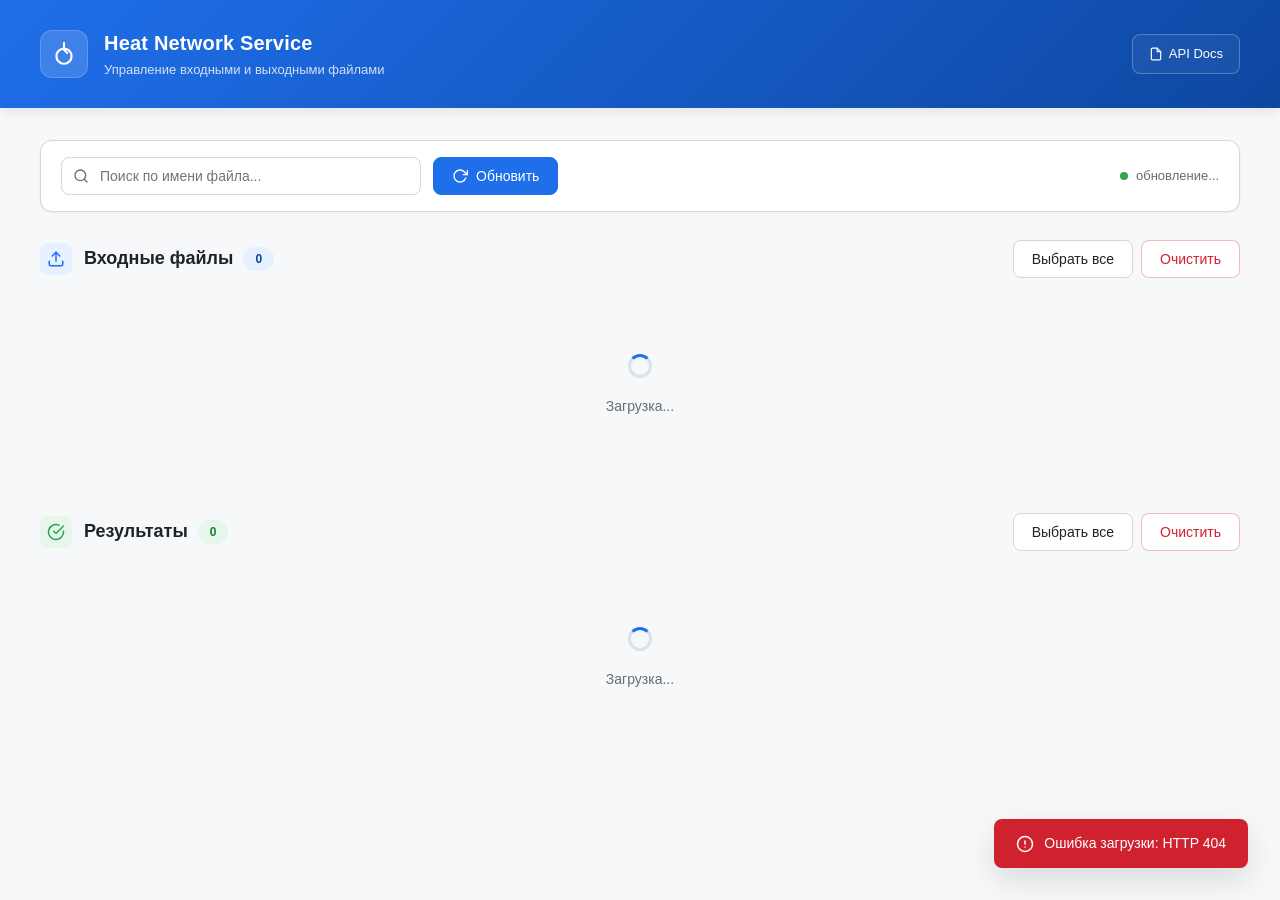
==== src/main/resources/static/dashboard.html @ 681c3822 "убрал ендпоинты для тестирования" ====
<!DOCTYPE html>
<html lang="ru">
<head>
    <meta charset="UTF-8">
    <meta name="viewport" content="width=device-width, initial-scale=1.0">
    <title>Heat Network Service</title>
    <link rel="icon" href="data:,">
    <style>
        :root {
            --primary: #1f6feb;
            --primary-dark: #0d47a1;
            --primary-light: #e7f0fe;
            --bg: #f6f8fa;
            --card: #ffffff;
            --border: #d0d7de;
            --text: #1f2328;
            --muted: #656d76;
            --success: #2da44e;
            --success-light: #e6f6ea;
            --danger: #cf222e;
            --danger-light: #fdecee;
            --warning: #bf8700;
            --shadow-sm: 0 1px 3px rgba(0, 0, 0, 0.06);
            --shadow-md: 0 4px 12px rgba(0, 0, 0, 0.08);
            --shadow-lg: 0 12px 32px rgba(0, 0, 0, 0.12);
            --radius: 12px;
            --radius-sm: 8px;
        }

        * { box-sizing: border-box; margin: 0; padding: 0; }

        body {
            font-family: -apple-system, BlinkMacSystemFont, "Segoe UI", Roboto,
                         "Helvetica Neue", Arial, sans-serif;
            background: var(--bg);
            color: var(--text);
            min-height: 100vh;
            line-height: 1.5;
            -webkit-font-smoothing: antialiased;
        }

        /* ================= Header ================= */
        header {
            background: linear-gradient(135deg, #1f6feb 0%, #0d47a1 100%);
            color: #fff;
            padding: 28px 40px;
            box-shadow: var(--shadow-md);
            position: sticky;
            top: 0;
            z-index: 100;
        }

        .header-inner {
            max-width: 1400px;
            margin: 0 auto;
            display: flex;
            align-items: center;
            justify-content: space-between;
            gap: 24px;
            flex-wrap: wrap;
        }

        .brand {
            display: flex;
            align-items: center;
            gap: 16px;
        }

        .brand-icon {
            width: 48px;
            height: 48px;
            border-radius: 12px;
            background: rgba(255, 255, 255, 0.15);
            backdrop-filter: blur(10px);
            display: flex;
            align-items: center;
            justify-content: center;
            border: 1px solid rgba(255, 255, 255, 0.2);
        }

        .brand-icon svg {
            width: 26px;
            height: 26px;
            stroke: #fff;
        }

        .brand h1 {
            font-size: 20px;
            font-weight: 700;
            letter-spacing: 0.2px;
            margin-bottom: 2px;
        }

        .brand p {
            font-size: 13px;
            opacity: 0.8;
        }

        header nav {
            display: flex;
            gap: 8px;
        }

        header nav a {
            display: inline-flex;
            align-items: center;
            gap: 6px;
            color: #fff;
            text-decoration: none;
            font-size: 13px;
            font-weight: 500;
            padding: 9px 16px;
            border-radius: 8px;
            border: 1px solid rgba(255, 255, 255, 0.25);
            background: rgba(255, 255, 255, 0.05);
            transition: all 0.15s ease;
            white-space: nowrap;
        }

        header nav a:hover {
            background: rgba(255, 255, 255, 0.18);
            border-color: rgba(255, 255, 255, 0.45);
            transform: translateY(-1px);
        }

        /* ================= Main ================= */
        main {
            max-width: 1400px;
            margin: 0 auto;
            padding: 32px 40px 80px;
        }

        /* ================= Toolbar ================= */
        .toolbar {
            display: flex;
            align-items: center;
            gap: 12px;
            margin-bottom: 28px;
            flex-wrap: wrap;
            padding: 16px 20px;
            background: var(--card);
            border: 1px solid var(--border);
            border-radius: var(--radius);
            box-shadow: var(--shadow-sm);
        }

        .search-box {
            position: relative;
            flex: 1;
            min-width: 220px;
            max-width: 360px;
        }

        .search-box svg {
            position: absolute;
            left: 12px;
            top: 50%;
            transform: translateY(-50%);
            width: 16px;
            height: 16px;
            stroke: var(--muted);
            pointer-events: none;
        }

        .search-box input {
            width: 100%;
            padding: 10px 12px 10px 38px;
            border: 1px solid var(--border);
            border-radius: var(--radius-sm);
            font-size: 14px;
            font-family: inherit;
            background: #fff;
            color: var(--text);
            transition: border-color 0.15s ease, box-shadow 0.15s ease;
        }

        .search-box input:focus {
            outline: none;
            border-color: var(--primary);
            box-shadow: 0 0 0 3px rgba(31, 111, 235, 0.12);
        }

        .status-indicator {
            margin-left: auto;
            display: flex;
            align-items: center;
            gap: 8px;
            font-size: 13px;
            color: var(--muted);
            white-space: nowrap;
        }

        .dot {
            width: 8px;
            height: 8px;
            border-radius: 50%;
            background: var(--success);
            animation: pulse 2s ease-in-out infinite;
        }

        @keyframes pulse {
            0%, 100% { opacity: 1; }
            50% { opacity: 0.4; }
        }

        /* ================= Buttons ================= */
        .btn {
            display: inline-flex;
            align-items: center;
            justify-content: center;
            gap: 8px;
            padding: 10px 18px;
            border-radius: var(--radius-sm);
            border: 1px solid var(--border);
            background: #fff;
            color: var(--text);
            font-size: 14px;
            font-weight: 500;
            font-family: inherit;
            cursor: pointer;
            transition: all 0.15s ease;
            text-decoration: none;
            white-space: nowrap;
            user-select: none;
        }

        .btn svg {
            width: 16px;
            height: 16px;
            flex-shrink: 0;
        }

        .btn:hover:not(:disabled) {
            border-color: var(--primary);
            color: var(--primary);
            transform: translateY(-1px);
            box-shadow: var(--shadow-sm);
        }

        .btn:disabled {
            opacity: 0.45;
            cursor: not-allowed;
        }

        .btn-primary {
            background: var(--primary);
            color: #fff;
            border-color: var(--primary);
        }

        .btn-primary:hover:not(:disabled) {
            background: var(--primary-dark);
            border-color: var(--primary-dark);
            color: #fff;
        }

        .btn-danger {
            color: var(--danger);
            border-color: rgba(207, 34, 46, 0.3);
        }

        .btn-danger:hover:not(:disabled) {
            background: var(--danger-light);
            border-color: var(--danger);
            color: var(--danger);
        }

        .btn-success {
            background: var(--success);
            color: #fff;
            border-color: var(--success);
        }

        .btn-success:hover:not(:disabled) {
            background: #1f7d3a;
            border-color: #1f7d3a;
            color: #fff;
        }

        /* ================= Selection bar ================= */
        .selection-bar {
            display: none;
            align-items: center;
            gap: 16px;
            padding: 14px 20px;
            background: linear-gradient(90deg, var(--primary-light) 0%, #f0f7ff 100%);
            border: 1px solid rgba(31, 111, 235, 0.25);
            border-radius: var(--radius);
            margin-bottom: 20px;
            box-shadow: var(--shadow-sm);
            animation: slideDown 0.2s ease;
        }

        .selection-bar.active {
            display: flex;
        }

        @keyframes slideDown {
            from { opacity: 0; transform: translateY(-8px); }
            to { opacity: 1; transform: translateY(0); }
        }

        .selection-count {
            font-weight: 600;
            color: var(--primary-dark);
            font-size: 14px;
        }

        .selection-actions {
            display: flex;
            gap: 8px;
            margin-left: auto;
            flex-wrap: wrap;
        }

        /* ================= Section ================= */
        .section {
            margin-bottom: 36px;
        }

        .section-header {
            display: flex;
            align-items: center;
            gap: 12px;
            margin-bottom: 16px;
        }

        .section-header h2 {
            font-size: 18px;
            font-weight: 700;
            color: var(--text);
            display: flex;
            align-items: center;
            gap: 10px;
        }

        .section-icon {
            width: 32px;
            height: 32px;
            border-radius: 8px;
            display: flex;
            align-items: center;
            justify-content: center;
        }

        .section-icon.uploads {
            background: var(--primary-light);
        }

        .section-icon.uploads svg {
            stroke: var(--primary);
        }

        .section-icon.results {
            background: var(--success-light);
        }

        .section-icon.results svg {
            stroke: var(--success);
        }

        .section-icon svg {
            width: 18px;
            height: 18px;
        }

        .badge {
            display: inline-flex;
            align-items: center;
            padding: 3px 12px;
            border-radius: 20px;
            font-size: 12px;
            font-weight: 600;
            background: var(--primary-light);
            color: var(--primary-dark);
        }

        .badge-results {
            background: var(--success-light);
            color: #1a7f37;
        }

        .section-actions {
            margin-left: auto;
            display: flex;
            gap: 8px;
        }

        /* ================= Grid ================= */
        .grid {
            display: grid;
            grid-template-columns: repeat(auto-fill, minmax(300px, 1fr));
            gap: 16px;
        }

        /* ================= File card ================= */
        .card {
            position: relative;
            background: var(--card);
            border: 1px solid var(--border);
            border-radius: var(--radius);
            padding: 18px;
            transition: all 0.18s ease;
            box-shadow: var(--shadow-sm);
            display: flex;
            flex-direction: column;
            gap: 14px;
            cursor: pointer;
        }

        .card:hover {
            border-color: var(--primary);
            box-shadow: var(--shadow-md);
            transform: translateY(-2px);
        }

        .card.selected {
            border-color: var(--primary);
            background: linear-gradient(180deg, #fff 0%, var(--primary-light) 100%);
            box-shadow: 0 0 0 3px rgba(31, 111, 235, 0.12), var(--shadow-md);
        }

        .card.results:hover {
            border-color: var(--success);
        }

        .card.results.selected {
            border-color: var(--success);
            background: linear-gradient(180deg, #fff 0%, var(--success-light) 100%);
            box-shadow: 0 0 0 3px rgba(45, 164, 78, 0.12), var(--shadow-md);
        }

        .card-head {
            display: flex;
            align-items: flex-start;
            gap: 12px;
        }

        /* Кастомный чекбокс */
        .checkbox {
            position: relative;
            flex-shrink: 0;
            width: 20px;
            height: 20px;
            margin-top: 2px;
        }

        .checkbox input {
            position: absolute;
            opacity: 0;
            width: 100%;
            height: 100%;
            cursor: pointer;
            z-index: 2;
        }

        .checkbox-box {
            width: 20px;
            height: 20px;
            border: 2px solid var(--border);
            border-radius: 5px;
            background: #fff;
            display: flex;
            align-items: center;
            justify-content: center;
            transition: all 0.15s ease;
            pointer-events: none;
        }

        .checkbox input:checked ~ .checkbox-box {
            background: var(--primary);
            border-color: var(--primary);
        }

        .card.results .checkbox input:checked ~ .checkbox-box {
            background: var(--success);
            border-color: var(--success);
        }

        .checkbox-box svg {
            width: 14px;
            height: 14px;
            stroke: #fff;
            stroke-width: 3;
            opacity: 0;
            transform: scale(0.5);
            transition: all 0.15s ease;
        }

        .checkbox input:checked ~ .checkbox-box svg {
            opacity: 1;
            transform: scale(1);
        }

        .card-icon {
            flex-shrink: 0;
            width: 40px;
            height: 40px;
            border-radius: 10px;
            background: var(--primary-light);
            display: flex;
            align-items: center;
            justify-content: center;
        }

        .card.results .card-icon {
            background: var(--success-light);
        }

        .card-icon svg {
            width: 22px;
            height: 22px;
            stroke: var(--primary);
        }

        .card.results .card-icon svg {
            stroke: var(--success);
        }

        .card-body {
            flex: 1;
            min-width: 0;
        }

        .card-name {
            font-size: 14px;
            font-weight: 600;
            color: var(--text);
            word-break: break-all;
            line-height: 1.4;
            display: -webkit-box;
            -webkit-line-clamp: 2;
            -webkit-box-orient: vertical;
            overflow: hidden;
        }

        .card-meta {
            display: flex;
            align-items: center;
            gap: 14px;
            margin-top: 8px;
            font-size: 12px;
            color: var(--muted);
            flex-wrap: wrap;
        }

        .meta-item {
            display: inline-flex;
            align-items: center;
            gap: 5px;
        }

        .meta-item svg {
            width: 13px;
            height: 13px;
            stroke: var(--muted);
            opacity: 0.8;
        }

        .card-actions {
            display: flex;
            gap: 8px;
            padding-top: 12px;
            border-top: 1px solid var(--border);
        }

        .card-actions .btn {
            flex: 1;
            padding: 8px 12px;
            font-size: 13px;
        }

        /* ================= Empty state ================= */
        .empty {
            grid-column: 1 / -1;
            padding: 60px 24px;
            text-align: center;
            color: var(--muted);
            background: var(--card);
            border: 2px dashed var(--border);
            border-radius: var(--radius);
        }

        .empty svg {
            width: 56px;
            height: 56px;
            opacity: 0.3;
            margin-bottom: 16px;
            stroke: var(--muted);
        }

        .empty h3 {
            font-size: 16px;
            font-weight: 600;
            color: var(--text);
            margin-bottom: 6px;
        }

        .empty p {
            font-size: 13px;
        }

        /* ================= Loading ================= */
        .loading {
            grid-column: 1 / -1;
            text-align: center;
            padding: 60px 24px;
            color: var(--muted);
            font-size: 14px;
        }

        .spinner {
            display: inline-block;
            width: 24px;
            height: 24px;
            border: 3px solid rgba(31, 111, 235, 0.15);
            border-top-color: var(--primary);
            border-radius: 50%;
            animation: spin 0.8s linear infinite;
            margin-bottom: 12px;
        }

        @keyframes spin {
            to { transform: rotate(360deg); }
        }

        /* ================= Toast ================= */
        .toast {
            position: fixed;
            bottom: 32px;
            right: 32px;
            background: var(--text);
            color: #fff;
            padding: 14px 22px;
            border-radius: var(--radius-sm);
            font-size: 14px;
            font-weight: 500;
            box-shadow: var(--shadow-lg);
            opacity: 0;
            transform: translateY(16px) scale(0.95);
            transition: all 0.25s cubic-bezier(0.4, 0, 0.2, 1);
            pointer-events: none;
            z-index: 1000;
            max-width: 400px;
            display: flex;
            align-items: center;
            gap: 10px;
        }

        .toast.show {
            opacity: 1;
            transform: translateY(0) scale(1);
        }

        .toast svg {
            width: 18px;
            height: 18px;
            flex-shrink: 0;
        }

        .toast.success { background: var(--success); }
        .toast.error { background: var(--danger); }

        /* ================= Responsive ================= */
        @media (max-width: 768px) {
            header { padding: 20px; }
            main { padding: 20px 16px 60px; }
            .header-inner { flex-direction: column; align-items: flex-start; }
            header nav { width: 100%; }
            .toolbar { padding: 14px; }
            .search-box { max-width: none; }
            .selection-bar { flex-direction: column; align-items: stretch; }
            .selection-actions { margin-left: 0; }
            .grid { grid-template-columns: 1fr; }
        }
    </style>
</head>
<body>

<header>
    <div class="header-inner">
        <div class="brand">
            <div class="brand-icon">
                <svg viewBox="0 0 24 24" fill="none" stroke-width="2"
                     stroke-linecap="round" stroke-linejoin="round">
                    <path d="M12 2v6l3 3"/>
                    <circle cx="12" cy="14" r="7"/>
                </svg>
            </div>
            <div>
                <h1>Heat Network Service</h1>
                <p>Управление входными и выходными файлами</p>
            </div>
        </div>
        <nav>
            <a href="/docs-ui/index.html" target="_blank">
                <svg viewBox="0 0 24 24" fill="none" stroke="currentColor"
                     stroke-width="2" stroke-linecap="round" stroke-linejoin="round"
                     style="width:14px;height:14px">
                    <path d="M14 2H6a2 2 0 0 0-2 2v16a2 2 0 0 0 2 2h12a2 2 0 0 0 2-2V8z"/>
                    <polyline points="14 2 14 8 20 8"/>
                </svg>
                API Docs
            </a>
        </nav>
    </div>
</header>

<main>

    <!-- Toolbar -->
    <div class="toolbar">
        <div class="search-box">
            <svg viewBox="0 0 24 24" fill="none" stroke-width="2"
                 stroke-linecap="round" stroke-linejoin="round">
                <circle cx="11" cy="11" r="8"/>
                <line x1="21" y1="21" x2="16.65" y2="16.65"/>
            </svg>
            <input type="text" id="searchInput" placeholder="Поиск по имени файла..."
                   oninput="applyFilter()">
        </div>
        <button class="btn btn-primary" onclick="refreshAll()">
            <svg viewBox="0 0 24 24" fill="none" stroke="currentColor"
                 stroke-width="2" stroke-linecap="round" stroke-linejoin="round">
                <polyline points="23 4 23 10 17 10"/>
                <path d="M20.49 15a9 9 0 1 1-2.12-9.36L23 10"/>
            </svg>
            Обновить
        </button>
        <div class="status-indicator">
            <span class="dot"></span>
            <span id="lastUpdate">обновление...</span>
        </div>
    </div>

    <!-- Selection bar -->
    <div class="selection-bar" id="selectionBar">
        <span class="selection-count" id="selectionCount">Выбрано: 0</span>
        <div class="selection-actions">
            <button class="btn btn-success" onclick="downloadSelected()">
                <svg viewBox="0 0 24 24" fill="none" stroke="currentColor"
                     stroke-width="2" stroke-linecap="round" stroke-linejoin="round">
                    <path d="M21 15v4a2 2 0 0 1-2 2H5a2 2 0 0 1-2-2v-4"/>
                    <polyline points="7 10 12 15 17 10"/>
                    <line x1="12" y1="15" x2="12" y2="3"/>
                </svg>
                Скачать выбранные
            </button>
            <button class="btn btn-danger" onclick="deleteSelected()">
                <svg viewBox="0 0 24 24" fill="none" stroke="currentColor"
                     stroke-width="2" stroke-linecap="round" stroke-linejoin="round">
                    <polyline points="3 6 5 6 21 6"/>
                    <path d="M19 6l-1 14a2 2 0 0 1-2 2H8a2 2 0 0 1-2-2L5 6"/>
                    <path d="M10 11v6M14 11v6"/>
                </svg>
                Удалить выбранные
            </button>
            <button class="btn" onclick="clearSelection()">
                Снять выделение
            </button>
        </div>
    </div>

    <!-- Uploads -->
    <section class="section">
        <div class="section-header">
            <div class="section-icon uploads">
                <svg viewBox="0 0 24 24" fill="none" stroke-width="2"
                     stroke-linecap="round" stroke-linejoin="round">
                    <path d="M21 15v4a2 2 0 0 1-2 2H5a2 2 0 0 1-2-2v-4"/>
                    <polyline points="17 8 12 3 7 8"/>
                    <line x1="12" y1="3" x2="12" y2="15"/>
                </svg>
            </div>
            <h2>
                Входные файлы
                <span class="badge" id="uploadsCount">0</span>
            </h2>
            <div class="section-actions">
                <button class="btn" onclick="selectAll('uploads')">
                    Выбрать все
                </button>
                <button class="btn btn-danger" onclick="clearDir('uploads')">
                    Очистить
                </button>
            </div>
        </div>
        <div class="grid" id="uploadsGrid">
            <div class="loading">
                <div class="spinner"></div>
                <div>Загрузка...</div>
            </div>
        </div>
    </section>

    <!-- Results -->
    <section class="section">
        <div class="section-header">
            <div class="section-icon results">
                <svg viewBox="0 0 24 24" fill="none" stroke-width="2"
                     stroke-linecap="round" stroke-linejoin="round">
                    <path d="M22 11.08V12a10 10 0 1 1-5.93-9.14"/>
                    <polyline points="22 4 12 14.01 9 11.01"/>
                </svg>
            </div>
            <h2>
                Результаты
                <span class="badge badge-results" id="resultsCount">0</span>
            </h2>
            <div class="section-actions">
                <button class="btn" onclick="selectAll('results')">
                    Выбрать все
                </button>
                <button class="btn btn-danger" onclick="clearDir('results')">
                    Очистить
                </button>
            </div>
        </div>
        <div class="grid" id="resultsGrid">
            <div class="loading">
                <div class="spinner"></div>
                <div>Загрузка...</div>
            </div>
        </div>
    </section>

</main>

<div class="toast" id="toast"></div>

<script>
    const API = '/api/v1/files';

    // Текущее состояние
    let state = {
        uploads: [],
        results: [],
        selected: {
            uploads: new Set(),
            results: new Set()
        }
    };

    // ---------- Утилиты ----------

    function formatSize(bytes) {
        if (bytes < 1024) return bytes + ' Б';
        if (bytes < 1024 * 1024) return (bytes / 1024).toFixed(1) + ' КБ';
        if (bytes < 1024 * 1024 * 1024) return (bytes / 1024 / 1024).toFixed(2) + ' МБ';
        return (bytes / 1024 / 1024 / 1024).toFixed(2) + ' ГБ';
    }

    function formatDate(ms) {
        const d = new Date(ms);
        const now = new Date();
        const diff = now - d;
        if (diff < 60_000) return 'только что';
        if (diff < 3_600_000) return Math.floor(diff / 60_000) + ' мин назад';
        if (diff < 86_400_000) return Math.floor(diff / 3_600_000) + ' ч назад';
        return d.toLocaleString('ru-RU', {
            day: '2-digit', month: '2-digit', year: 'numeric',
            hour: '2-digit', minute: '2-digit'
        });
    }

    function escapeHtml(s) {
        return String(s).replace(/[&<>"']/g, c => ({
            '&': '&amp;', '<': '&lt;', '>': '&gt;',
            '"': '&quot;', "'": '&#39;'
        }[c]));
    }

    let toastTimer = null;
    function showToast(msg, type = 'success') {
        const el = document.getElementById('toast');
        const icon = type === 'error'
            ? '<svg viewBox="0 0 24 24" fill="none" stroke="currentColor" stroke-width="2" stroke-linecap="round" stroke-linejoin="round"><circle cx="12" cy="12" r="10"/><line x1="12" y1="8" x2="12" y2="12"/><line x1="12" y1="16" x2="12.01" y2="16"/></svg>'
            : '<svg viewBox="0 0 24 24" fill="none" stroke="currentColor" stroke-width="2" stroke-linecap="round" stroke-linejoin="round"><path d="M22 11.08V12a10 10 0 1 1-5.93-9.14"/><polyline points="22 4 12 14.01 9 11.01"/></svg>';
        el.innerHTML = icon + '<span>' + escapeHtml(msg) + '</span>';
        el.className = 'toast show ' + type;
        clearTimeout(toastTimer);
        toastTimer = setTimeout(() => el.className = 'toast ' + type, 3000);
    }

    // ---------- Рендер ----------

    function renderEmpty(title, text) {
        return `
            <div class="empty">
                <svg viewBox="0 0 24 24" fill="none" stroke-width="1.5"
                     stroke-linecap="round" stroke-linejoin="round">
                    <path d="M22 19a2 2 0 0 1-2 2H4a2 2 0 0 1-2-2V5a2 2 0 0 1 2-2h5l2 3h9a2 2 0 0 1 2 2z"/>
                </svg>
                <h3>${escapeHtml(title)}</h3>
                <p>${escapeHtml(text)}</p>
            </div>
        `;
    }

    function renderCard(file, type) {
        const isSelected = state.selected[type].has(file.name);
        const typeClass = type === 'results' ? 'results' : '';
        return `
            <div class="card ${typeClass} ${isSelected ? 'selected' : ''}"
                 data-name="${escapeHtml(file.name)}"
                 onclick="toggleCard('${type}', '${escapeHtml(file.name)}', event)">
                <div class="card-head">
                    <label class="checkbox" onclick="event.stopPropagation()">
                        <input type="checkbox"
                               ${isSelected ? 'checked' : ''}
                               onchange="toggleCheckbox('${type}', '${escapeHtml(file.name)}', this.checked)">
                        <span class="checkbox-box">
                            <svg viewBox="0 0 24 24" fill="none"
                                 stroke-linecap="round" stroke-linejoin="round">
                                <polyline points="20 6 9 17 4 12"/>
                            </svg>
                        </span>
                    </label>
                    <div class="card-icon">
                        <svg viewBox="0 0 24 24" fill="none" stroke-width="2"
                             stroke-linecap="round" stroke-linejoin="round">
                            <path d="M14 2H6a2 2 0 0 0-2 2v16a2 2 0 0 0 2 2h12a2 2 0 0 0 2-2V8z"/>
                            <polyline points="14 2 14 8 20 8"/>
                        </svg>
                    </div>
                    <div class="card-body">
                        <div class="card-name" title="${escapeHtml(file.name)}">${escapeHtml(file.name)}</div>
                    </div>
                </div>
                <div class="card-meta">
                    <span class="meta-item">
                        <svg viewBox="0 0 24 24" fill="none" stroke-width="2"
                             stroke-linecap="round" stroke-linejoin="round">
                            <path d="M21 15v4a2 2 0 0 1-2 2H5a2 2 0 0 1-2-2v-4"/>
                            <polyline points="7 10 12 15 17 10"/>
                            <line x1="12" y1="15" x2="12" y2="3"/>
                        </svg>
                        ${formatSize(file.size)}
                    </span>
                    <span class="meta-item">
                        <svg viewBox="0 0 24 24" fill="none" stroke-width="2"
                             stroke-linecap="round" stroke-linejoin="round">
                            <circle cx="12" cy="12" r="10"/>
                            <polyline points="12 6 12 12 16 14"/>
                        </svg>
                        ${formatDate(file.lastModified)}
                    </span>
                </div>
                <div class="card-actions" onclick="event.stopPropagation()">
                    <a class="btn btn-primary" href="${file.downloadUrl}">
                        <svg viewBox="0 0 24 24" fill="none" stroke="currentColor"
                             stroke-width="2" stroke-linecap="round" stroke-linejoin="round">
                            <path d="M21 15v4a2 2 0 0 1-2 2H5a2 2 0 0 1-2-2v-4"/>
                            <polyline points="7 10 12 15 17 10"/>
                            <line x1="12" y1="15" x2="12" y2="3"/>
                        </svg>
                        Скачать
                    </a>
                    <button class="btn btn-danger" onclick="deleteFile('${type}', '${escapeHtml(file.name)}')">
                        <svg viewBox="0 0 24 24" fill="none" stroke="currentColor"
                             stroke-width="2" stroke-linecap="round" stroke-linejoin="round">
                            <polyline points="3 6 5 6 21 6"/>
                            <path d="M19 6l-1 14a2 2 0 0 1-2 2H8a2 2 0 0 1-2-2L5 6"/>
                            <path d="M10 11v6M14 11v6"/>
                        </svg>
                        Удалить
                    </button>
                </div>
            </div>
        `;
    }

    function getFilter() {
        return document.getElementById('searchInput').value.trim().toLowerCase();
    }

    function applyFilter() {
        renderSection('uploads', state.uploads);
        renderSection('results', state.results);
    }

    function renderSection(type, files) {
        const grid = document.getElementById(type + 'Grid');
        const countEl = document.getElementById(type + 'Count');
        const filter = getFilter();

        const visible = filter
            ? files.filter(f => f.name.toLowerCase().includes(filter))
            : files;

        countEl.textContent = files.length;

        if (files.length === 0) {
            grid.innerHTML = renderEmpty(
                type === 'uploads' ? 'Нет входных файлов' : 'Нет результатов',
                type === 'uploads'
                    ? 'Загрузите GeoJSON через POST /api/v1/solve'
                    : 'Результаты появятся после обработки'
            );
            return;
        }

        if (visible.length === 0) {
            grid.innerHTML = renderEmpty(
                'Ничего не найдено',
                'Попробуйте изменить поисковый запрос'
            );
            return;
        }

        grid.innerHTML = visible.map(f => renderCard(f, type)).join('');
    }

    function updateSelectionBar() {
        const total = state.selected.uploads.size + state.selected.results.size;
        const bar = document.getElementById('selectionBar');
        const count = document.getElementById('selectionCount');

        if (total > 0) {
            bar.classList.add('active');
            count.textContent = `Выбрано: ${total} ` +
                `(${state.selected.uploads.size} входных, ${state.selected.results.size} результатов)`;
        } else {
            bar.classList.remove('active');
        }
    }

    // ---------- Выбор ----------

    function toggleCard(type, name, event) {
        // Клик по карточке (не по кнопкам/чекбоксу) — переключаем выбор
        if (event.target.closest('.card-actions') ||
            event.target.closest('.checkbox')) return;
        toggleCheckbox(type, name);
    }

    function toggleCheckbox(type, name, forced) {
        const set = state.selected[type];
        const shouldSelect = forced !== undefined ? forced : !set.has(name);

        if (shouldSelect) set.add(name);
        else set.delete(name);

        // Обновляем визуально карточку
        const card = document.querySelector(
            `#${type}Grid .card[data-name="${cssEscape(name)}"]`);
        if (card) {
            card.classList.toggle('selected', shouldSelect);
            const cb = card.querySelector('input[type=checkbox]');
            if (cb) cb.checked = shouldSelect;
        }

        updateSelectionBar();
    }

    function cssEscape(s) {
        return s.replace(/(["\\])/g, '\\$1');
    }

    function selectAll(type) {
        const filter = getFilter();
        const files = state[type].filter(f =>
            !filter || f.name.toLowerCase().includes(filter));

        files.forEach(f => state.selected[type].add(f.name));
        renderSection(type, state[type]);
        updateSelectionBar();
    }

    function clearSelection() {
        state.selected.uploads.clear();
        state.selected.results.clear();
        renderSection('uploads', state.uploads);
        renderSection('results', state.results);
        updateSelectionBar();
    }

    // ---------- API ----------

    async function refreshAll() {
        try {
            const res = await fetch(API);
            if (!res.ok) throw new Error('HTTP ' + res.status);
            const data = await res.json();

            state.uploads = data.uploads || [];
            state.results = data.results || [];

            // Чистим выделение от исчезнувших файлов
            cleanupSelection();

            renderSection('uploads', state.uploads);
            renderSection('results', state.results);
            updateSelectionBar();

            document.getElementById('lastUpdate').textContent =
                'обновлено в ' + new Date().toLocaleTimeString('ru-RU');
        } catch (e) {
            showToast('Ошибка загрузки: ' + e.message, 'error');
        }
    }

    function cleanupSelection() {
        ['uploads', 'results'].forEach(type => {
            const existing = new Set(state[type].map(f => f.name));
            const toRemove = [];
            state.selected[type].forEach(name => {
                if (!existing.has(name)) toRemove.push(name);
            });
            toRemove.forEach(n => state.selected[type].delete(n));
        });
    }

    async function deleteFile(type, name) {
        if (!confirm(`Удалить файл "${name}"?`)) return;
        try {
            const res = await fetch(
                `${API}/${type}/${encodeURIComponent(name)}`,
                { method: 'DELETE' });
            if (!res.ok) throw new Error('HTTP ' + res.status);
            state.selected[type].delete(name);
            showToast(`Файл "${name}" удалён`, 'success');
            await refreshAll();
        } catch (e) {
            showToast('Ошибка удаления: ' + e.message, 'error');
        }
    }

    async function deleteSelected() {
        const total = state.selected.uploads.size + state.selected.results.size;
        if (total === 0) return;
        if (!confirm(`Удалить выбранные файлы (${total} шт.)?`)) return;

        const errors = [];
        for (const type of ['uploads', 'results']) {
            for (const name of Array.from(state.selected[type])) {
                try {
                    const res = await fetch(
                        `${API}/${type}/${encodeURIComponent(name)}`,
                        { method: 'DELETE' });
                    if (!res.ok) throw new Error('HTTP ' + res.status);
                    state.selected[type].delete(name);
                } catch (e) {
                    errors.push(`${name}: ${e.message}`);
                }
            }
        }

        if (errors.length > 0) {
            showToast(`Ошибок: ${errors.length}`, 'error');
        } else {
            showToast(`Удалено файлов: ${total}`, 'success');
        }
        await refreshAll();
    }

    function downloadSelected() {
        const all = [];
        state.selected.uploads.forEach(n => {
            const f = state.uploads.find(x => x.name === n);
            if (f) all.push(f);
        });
        state.selected.results.forEach(n => {
            const f = state.results.find(x => x.name === n);
            if (f) all.push(f);
        });

        if (all.length === 0) return;

        // Последовательно инициируем скачивание с небольшой задержкой
        all.forEach((file, i) => {
            setTimeout(() => {
                const a = document.createElement('a');
                a.href = file.downloadUrl;
                a.download = file.name;
                document.body.appendChild(a);
                a.click();
                document.body.removeChild(a);
            }, i * 200);
        });

        showToast(`Скачивание ${all.length} файлов...`, 'success');
    }

    async function clearDir(type) {
        const count = state[type].length;
        if (count === 0) {
            showToast('В этом разделе нет файлов', 'error');
            return;
        }
        if (!confirm(`Удалить ВСЕ файлы из "${type}" (${count} шт.)?`)) return;
        try {
            const res = await fetch(`${API}/${type}`, { method: 'DELETE' });
            if (!res.ok) throw new Error('HTTP ' + res.status);
            const data = await res.json();
            state.selected[type].clear();
            showToast(`Удалено файлов: ${data.deleted}`, 'success');
            await refreshAll();
        } catch (e) {
            showToast('Ошибка очистки: ' + e.message, 'error');
        }
    }

    // ---------- Автозагрузка ----------

    refreshAll();
    setInterval(refreshAll, 10000);
</script>

</body>
</html>
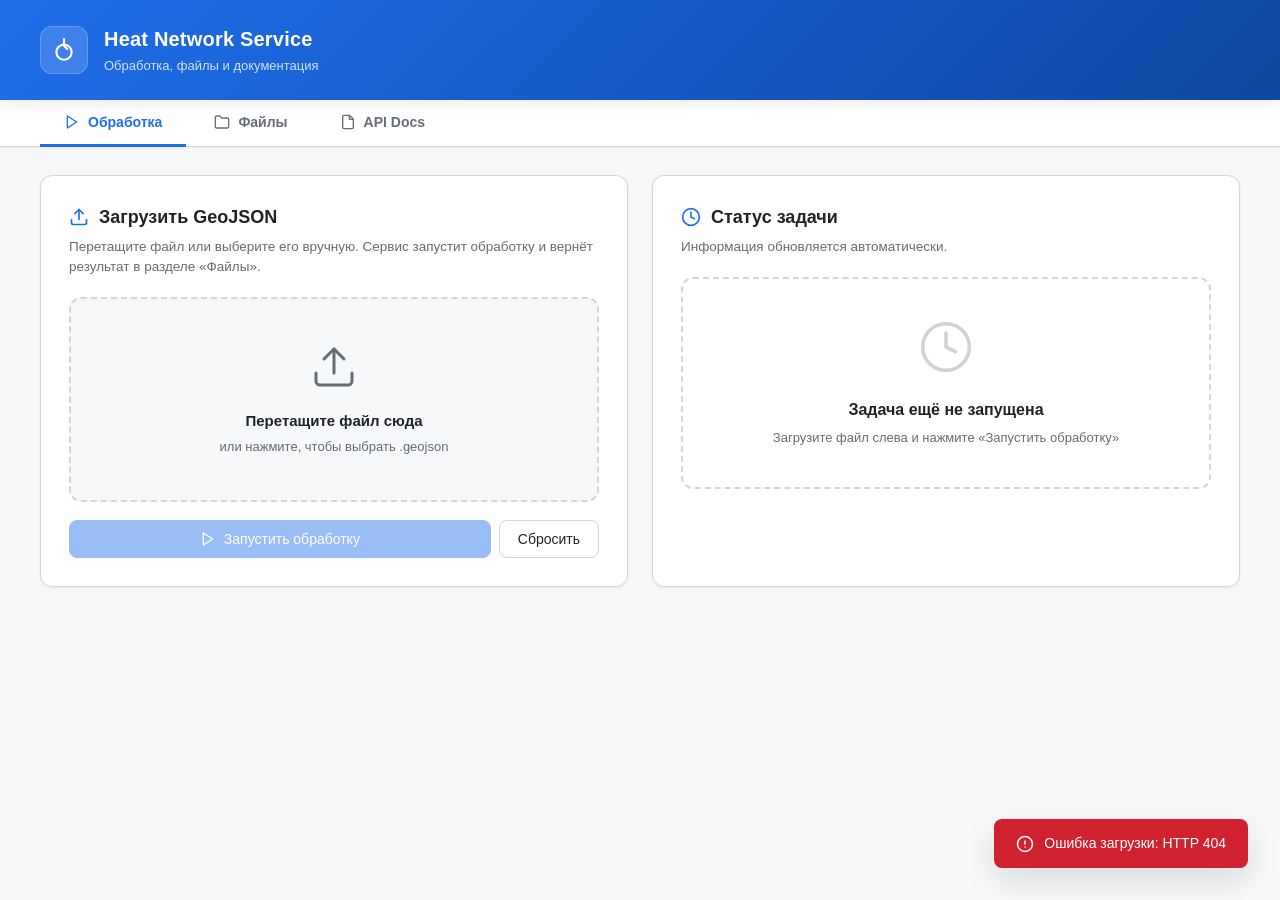
==== commit 32556af2: "feat: единый dashboard с вкладками Обработка, Файлы и API Docs Объединён dashboard.html и Swagger UI" ====
--- a/src/main/resources/static/dashboard.html
+++ b/src/main/resources/static/dashboard.html
@@ -20,13 +20,15 @@
             --danger: #cf222e;
             --danger-light: #fdecee;
             --warning: #bf8700;
-            --shadow-sm: 0 1px 3px rgba(0, 0, 0, 0.06);
-            --shadow-md: 0 4px 12px rgba(0, 0, 0, 0.08);
-            --shadow-lg: 0 12px 32px rgba(0, 0, 0, 0.12);
+            --warning-light: #fff8e5;
+            --purple: #8250df;
+            --purple-light: #f3eefe;
+            --shadow-sm: 0 1px 3px rgba(0,0,0,0.06);
+            --shadow-md: 0 4px 12px rgba(0,0,0,0.08);
+            --shadow-lg: 0 12px 32px rgba(0,0,0,0.12);
             --radius: 12px;
             --radius-sm: 8px;
         }
-
         * { box-sizing: border-box; margin: 0; padding: 0; }
 
         body {
@@ -39,361 +41,205 @@
             -webkit-font-smoothing: antialiased;
         }
 
-        /* ================= Header ================= */
+        /* ===== Header ===== */
         header {
             background: linear-gradient(135deg, #1f6feb 0%, #0d47a1 100%);
             color: #fff;
-            padding: 28px 40px;
+            padding: 24px 40px;
             box-shadow: var(--shadow-md);
-            position: sticky;
-            top: 0;
-            z-index: 100;
-        }
-
+            position: sticky; top: 0; z-index: 100;
+        }
         .header-inner {
-            max-width: 1400px;
-            margin: 0 auto;
-            display: flex;
-            align-items: center;
-            justify-content: space-between;
-            gap: 24px;
-            flex-wrap: wrap;
-        }
-
-        .brand {
-            display: flex;
-            align-items: center;
-            gap: 16px;
-        }
-
+            max-width: 1400px; margin: 0 auto;
+            display: flex; align-items: center; justify-content: space-between;
+            gap: 24px; flex-wrap: wrap;
+        }
+        .brand { display: flex; align-items: center; gap: 16px; }
         .brand-icon {
-            width: 48px;
-            height: 48px;
-            border-radius: 12px;
-            background: rgba(255, 255, 255, 0.15);
-            backdrop-filter: blur(10px);
-            display: flex;
-            align-items: center;
-            justify-content: center;
-            border: 1px solid rgba(255, 255, 255, 0.2);
-        }
-
-        .brand-icon svg {
-            width: 26px;
-            height: 26px;
-            stroke: #fff;
-        }
-
-        .brand h1 {
-            font-size: 20px;
-            font-weight: 700;
-            letter-spacing: 0.2px;
-            margin-bottom: 2px;
-        }
-
-        .brand p {
-            font-size: 13px;
-            opacity: 0.8;
-        }
-
-        header nav {
-            display: flex;
-            gap: 8px;
-        }
-
-        header nav a {
-            display: inline-flex;
-            align-items: center;
-            gap: 6px;
-            color: #fff;
-            text-decoration: none;
-            font-size: 13px;
-            font-weight: 500;
-            padding: 9px 16px;
-            border-radius: 8px;
-            border: 1px solid rgba(255, 255, 255, 0.25);
-            background: rgba(255, 255, 255, 0.05);
+            width: 48px; height: 48px; border-radius: 12px;
+            background: rgba(255,255,255,0.15);
+            display: flex; align-items: center; justify-content: center;
+            border: 1px solid rgba(255,255,255,0.2);
+        }
+        .brand-icon svg { width: 26px; height: 26px; stroke: #fff; }
+        .brand h1 { font-size: 20px; font-weight: 700; letter-spacing: 0.2px; margin-bottom: 2px; }
+        .brand p { font-size: 13px; opacity: 0.8; }
+
+        /* ===== Вкладки ===== */
+        .tabs {
+            background: #fff;
+            border-bottom: 1px solid var(--border);
+            padding: 0 40px;
+            position: sticky; top: 96px; z-index: 90;
+            box-shadow: var(--shadow-sm);
+        }
+        .tabs-inner {
+            max-width: 1400px; margin: 0 auto;
+            display: flex; gap: 4px;
+        }
+        .tab {
+            padding: 14px 24px;
+            font-size: 14px; font-weight: 600;
+            color: var(--muted);
+            cursor: pointer;
+            border: none; background: none; font-family: inherit;
+            border-bottom: 3px solid transparent;
+            margin-bottom: -1px;
             transition: all 0.15s ease;
-            white-space: nowrap;
-        }
-
-        header nav a:hover {
-            background: rgba(255, 255, 255, 0.18);
-            border-color: rgba(255, 255, 255, 0.45);
-            transform: translateY(-1px);
-        }
-
-        /* ================= Main ================= */
+            display: flex; align-items: center; gap: 8px;
+        }
+        .tab:hover { color: var(--primary); }
+        .tab.active {
+            color: var(--primary);
+            border-bottom-color: var(--primary);
+        }
+        .tab svg { width: 16px; height: 16px; }
+
+        /* ===== Main ===== */
         main {
-            max-width: 1400px;
-            margin: 0 auto;
-            padding: 32px 40px 80px;
-        }
-
-        /* ================= Toolbar ================= */
+            max-width: 1400px; margin: 0 auto;
+            padding: 28px 40px 80px;
+        }
+        .tab-panel { display: none; }
+        .tab-panel.active { display: block; }
+
+        /* ===== Toolbar ===== */
         .toolbar {
-            display: flex;
-            align-items: center;
-            gap: 12px;
-            margin-bottom: 28px;
-            flex-wrap: wrap;
+            display: flex; align-items: center; gap: 12px;
+            margin-bottom: 28px; flex-wrap: wrap;
             padding: 16px 20px;
             background: var(--card);
             border: 1px solid var(--border);
             border-radius: var(--radius);
             box-shadow: var(--shadow-sm);
         }
-
         .search-box {
-            position: relative;
-            flex: 1;
-            min-width: 220px;
-            max-width: 360px;
-        }
-
+            position: relative; flex: 1;
+            min-width: 220px; max-width: 360px;
+        }
         .search-box svg {
-            position: absolute;
-            left: 12px;
-            top: 50%;
+            position: absolute; left: 12px; top: 50%;
             transform: translateY(-50%);
-            width: 16px;
-            height: 16px;
-            stroke: var(--muted);
-            pointer-events: none;
-        }
-
+            width: 16px; height: 16px; stroke: var(--muted); pointer-events: none;
+        }
         .search-box input {
-            width: 100%;
-            padding: 10px 12px 10px 38px;
-            border: 1px solid var(--border);
-            border-radius: var(--radius-sm);
-            font-size: 14px;
-            font-family: inherit;
-            background: #fff;
-            color: var(--text);
+            width: 100%; padding: 10px 12px 10px 38px;
+            border: 1px solid var(--border); border-radius: var(--radius-sm);
+            font-size: 14px; font-family: inherit;
+            background: #fff; color: var(--text);
             transition: border-color 0.15s ease, box-shadow 0.15s ease;
         }
-
         .search-box input:focus {
-            outline: none;
-            border-color: var(--primary);
-            box-shadow: 0 0 0 3px rgba(31, 111, 235, 0.12);
-        }
-
+            outline: none; border-color: var(--primary);
+            box-shadow: 0 0 0 3px rgba(31,111,235,0.12);
+        }
         .status-indicator {
-            margin-left: auto;
-            display: flex;
-            align-items: center;
-            gap: 8px;
-            font-size: 13px;
-            color: var(--muted);
-            white-space: nowrap;
-        }
-
+            margin-left: auto; display: flex; align-items: center; gap: 8px;
+            font-size: 13px; color: var(--muted); white-space: nowrap;
+        }
         .dot {
-            width: 8px;
-            height: 8px;
-            border-radius: 50%;
+            width: 8px; height: 8px; border-radius: 50%;
             background: var(--success);
             animation: pulse 2s ease-in-out infinite;
         }
-
-        @keyframes pulse {
-            0%, 100% { opacity: 1; }
-            50% { opacity: 0.4; }
-        }
-
-        /* ================= Buttons ================= */
+        @keyframes pulse { 0%,100%{opacity:1} 50%{opacity:.4} }
+
+        /* ===== Кнопки ===== */
         .btn {
-            display: inline-flex;
-            align-items: center;
-            justify-content: center;
-            gap: 8px;
-            padding: 10px 18px;
+            display: inline-flex; align-items: center; justify-content: center;
+            gap: 8px; padding: 10px 18px;
             border-radius: var(--radius-sm);
             border: 1px solid var(--border);
-            background: #fff;
-            color: var(--text);
-            font-size: 14px;
-            font-weight: 500;
-            font-family: inherit;
-            cursor: pointer;
-            transition: all 0.15s ease;
-            text-decoration: none;
-            white-space: nowrap;
-            user-select: none;
-        }
-
-        .btn svg {
-            width: 16px;
-            height: 16px;
-            flex-shrink: 0;
-        }
-
+            background: #fff; color: var(--text);
+            font-size: 14px; font-weight: 500; font-family: inherit;
+            cursor: pointer; transition: all 0.15s ease;
+            text-decoration: none; white-space: nowrap; user-select: none;
+        }
+        .btn svg { width: 16px; height: 16px; flex-shrink: 0; }
         .btn:hover:not(:disabled) {
-            border-color: var(--primary);
-            color: var(--primary);
-            transform: translateY(-1px);
-            box-shadow: var(--shadow-sm);
-        }
-
-        .btn:disabled {
+            border-color: var(--primary); color: var(--primary);
+            transform: translateY(-1px); box-shadow: var(--shadow-sm);
+        }
+        .btn:disabled { opacity: 0.45; cursor: not-allowed; }
+        .btn-primary {
+            background: var(--primary); color: #fff; border-color: var(--primary);
+        }
+        .btn-primary:hover:not(:disabled) {
+            background: var(--primary-dark); border-color: var(--primary-dark); color: #fff;
+        }
+        .btn-danger { color: var(--danger); border-color: rgba(207,34,46,0.3); }
+        .btn-danger:hover:not(:disabled) {
+            background: var(--danger-light); border-color: var(--danger); color: var(--danger);
+        }
+        .btn-success {
+            background: var(--success); color: #fff; border-color: var(--success);
+        }
+        .btn-success:hover:not(:disabled) {
+            background: #1f7d3a; border-color: #1f7d3a; color: #fff;
+        }
+
+        /* Кнопка-ссылка «Скачать результат» в заблокированном состоянии */
+        .btn[aria-disabled="true"],
+        .btn[aria-disabled="true"]:hover {
             opacity: 0.45;
             cursor: not-allowed;
-        }
-
-        .btn-primary {
-            background: var(--primary);
-            color: #fff;
-            border-color: var(--primary);
-        }
-
-        .btn-primary:hover:not(:disabled) {
-            background: var(--primary-dark);
-            border-color: var(--primary-dark);
-            color: #fff;
-        }
-
-        .btn-danger {
-            color: var(--danger);
-            border-color: rgba(207, 34, 46, 0.3);
-        }
-
-        .btn-danger:hover:not(:disabled) {
-            background: var(--danger-light);
-            border-color: var(--danger);
-            color: var(--danger);
-        }
-
-        .btn-success {
+            pointer-events: auto;
+            transform: none;
+            box-shadow: none;
+            border-color: var(--success);
             background: var(--success);
             color: #fff;
-            border-color: var(--success);
-        }
-
-        .btn-success:hover:not(:disabled) {
-            background: #1f7d3a;
-            border-color: #1f7d3a;
-            color: #fff;
-        }
-
-        /* ================= Selection bar ================= */
+            filter: grayscale(0.35);
+        }
+
+        /* ===== Selection bar ===== */
         .selection-bar {
-            display: none;
-            align-items: center;
-            gap: 16px;
+            display: none; align-items: center; gap: 16px;
             padding: 14px 20px;
             background: linear-gradient(90deg, var(--primary-light) 0%, #f0f7ff 100%);
-            border: 1px solid rgba(31, 111, 235, 0.25);
+            border: 1px solid rgba(31,111,235,0.25);
             border-radius: var(--radius);
             margin-bottom: 20px;
             box-shadow: var(--shadow-sm);
-            animation: slideDown 0.2s ease;
-        }
-
-        .selection-bar.active {
-            display: flex;
-        }
-
-        @keyframes slideDown {
-            from { opacity: 0; transform: translateY(-8px); }
-            to { opacity: 1; transform: translateY(0); }
-        }
-
-        .selection-count {
-            font-weight: 600;
-            color: var(--primary-dark);
-            font-size: 14px;
-        }
-
-        .selection-actions {
-            display: flex;
-            gap: 8px;
-            margin-left: auto;
-            flex-wrap: wrap;
-        }
-
-        /* ================= Section ================= */
-        .section {
-            margin-bottom: 36px;
-        }
-
+        }
+        .selection-bar.active { display: flex; }
+        .selection-count { font-weight: 600; color: var(--primary-dark); font-size: 14px; }
+        .selection-actions { display: flex; gap: 8px; margin-left: auto; flex-wrap: wrap; }
+
+        /* ===== Section ===== */
+        .section { margin-bottom: 36px; }
         .section-header {
-            display: flex;
-            align-items: center;
-            gap: 12px;
+            display: flex; align-items: center; gap: 12px;
             margin-bottom: 16px;
         }
-
         .section-header h2 {
-            font-size: 18px;
-            font-weight: 700;
-            color: var(--text);
-            display: flex;
-            align-items: center;
-            gap: 10px;
-        }
-
+            font-size: 18px; font-weight: 700; color: var(--text);
+            display: flex; align-items: center; gap: 10px;
+        }
         .section-icon {
-            width: 32px;
-            height: 32px;
-            border-radius: 8px;
-            display: flex;
-            align-items: center;
-            justify-content: center;
-        }
-
-        .section-icon.uploads {
-            background: var(--primary-light);
-        }
-
-        .section-icon.uploads svg {
-            stroke: var(--primary);
-        }
-
-        .section-icon.results {
-            background: var(--success-light);
-        }
-
-        .section-icon.results svg {
-            stroke: var(--success);
-        }
-
-        .section-icon svg {
-            width: 18px;
-            height: 18px;
-        }
-
+            width: 32px; height: 32px; border-radius: 8px;
+            display: flex; align-items: center; justify-content: center;
+        }
+        .section-icon.uploads { background: var(--primary-light); }
+        .section-icon.uploads svg { stroke: var(--primary); }
+        .section-icon.results { background: var(--success-light); }
+        .section-icon.results svg { stroke: var(--success); }
+        .section-icon svg { width: 18px; height: 18px; }
         .badge {
-            display: inline-flex;
-            align-items: center;
-            padding: 3px 12px;
-            border-radius: 20px;
-            font-size: 12px;
-            font-weight: 600;
-            background: var(--primary-light);
-            color: var(--primary-dark);
-        }
-
-        .badge-results {
-            background: var(--success-light);
-            color: #1a7f37;
-        }
-
-        .section-actions {
-            margin-left: auto;
-            display: flex;
-            gap: 8px;
-        }
-
-        /* ================= Grid ================= */
+            display: inline-flex; align-items: center;
+            padding: 3px 12px; border-radius: 20px;
+            font-size: 12px; font-weight: 600;
+            background: var(--primary-light); color: var(--primary-dark);
+        }
+        .badge-results { background: var(--success-light); color: #1a7f37; }
+        .section-actions { margin-left: auto; display: flex; gap: 8px; }
+
+        /* ===== Grid / card ===== */
         .grid {
             display: grid;
             grid-template-columns: repeat(auto-fill, minmax(300px, 1fr));
             gap: 16px;
         }
-
-        /* ================= File card ================= */
         .card {
             position: relative;
             background: var(--card);
@@ -402,276 +248,496 @@
             padding: 18px;
             transition: all 0.18s ease;
             box-shadow: var(--shadow-sm);
-            display: flex;
-            flex-direction: column;
-            gap: 14px;
+            display: flex; flex-direction: column; gap: 14px;
             cursor: pointer;
         }
-
         .card:hover {
             border-color: var(--primary);
             box-shadow: var(--shadow-md);
             transform: translateY(-2px);
         }
-
         .card.selected {
             border-color: var(--primary);
             background: linear-gradient(180deg, #fff 0%, var(--primary-light) 100%);
-            box-shadow: 0 0 0 3px rgba(31, 111, 235, 0.12), var(--shadow-md);
-        }
-
-        .card.results:hover {
-            border-color: var(--success);
-        }
-
+            box-shadow: 0 0 0 3px rgba(31,111,235,0.12), var(--shadow-md);
+        }
+        .card.results:hover { border-color: var(--success); }
         .card.results.selected {
             border-color: var(--success);
             background: linear-gradient(180deg, #fff 0%, var(--success-light) 100%);
-            box-shadow: 0 0 0 3px rgba(45, 164, 78, 0.12), var(--shadow-md);
-        }
-
-        .card-head {
-            display: flex;
-            align-items: flex-start;
-            gap: 12px;
-        }
-
-        /* Кастомный чекбокс */
+            box-shadow: 0 0 0 3px rgba(45,164,78,0.12), var(--shadow-md);
+        }
+        .card-head { display: flex; align-items: flex-start; gap: 12px; }
         .checkbox {
-            position: relative;
-            flex-shrink: 0;
-            width: 20px;
-            height: 20px;
-            margin-top: 2px;
-        }
-
+            position: relative; flex-shrink: 0; width: 20px; height: 20px; margin-top: 2px;
+        }
         .checkbox input {
-            position: absolute;
-            opacity: 0;
-            width: 100%;
-            height: 100%;
-            cursor: pointer;
-            z-index: 2;
-        }
-
+            position: absolute; opacity: 0;
+            width: 100%; height: 100%; cursor: pointer; z-index: 2;
+        }
         .checkbox-box {
-            width: 20px;
-            height: 20px;
-            border: 2px solid var(--border);
-            border-radius: 5px;
+            width: 20px; height: 20px;
+            border: 2px solid var(--border); border-radius: 5px;
             background: #fff;
-            display: flex;
-            align-items: center;
-            justify-content: center;
-            transition: all 0.15s ease;
-            pointer-events: none;
-        }
-
+            display: flex; align-items: center; justify-content: center;
+            transition: all 0.15s ease; pointer-events: none;
+        }
         .checkbox input:checked ~ .checkbox-box {
-            background: var(--primary);
-            border-color: var(--primary);
-        }
-
+            background: var(--primary); border-color: var(--primary);
+        }
         .card.results .checkbox input:checked ~ .checkbox-box {
-            background: var(--success);
-            border-color: var(--success);
-        }
-
+            background: var(--success); border-color: var(--success);
+        }
         .checkbox-box svg {
-            width: 14px;
-            height: 14px;
-            stroke: #fff;
-            stroke-width: 3;
-            opacity: 0;
-            transform: scale(0.5);
-            transition: all 0.15s ease;
-        }
-
-        .checkbox input:checked ~ .checkbox-box svg {
-            opacity: 1;
-            transform: scale(1);
-        }
+            width: 14px; height: 14px; stroke: #fff; stroke-width: 3;
+            opacity: 0; transform: scale(0.5); transition: all 0.15s ease;
+        }
+        .checkbox input:checked ~ .checkbox-box svg { opacity: 1; transform: scale(1); }
 
         .card-icon {
-            flex-shrink: 0;
-            width: 40px;
-            height: 40px;
-            border-radius: 10px;
-            background: var(--primary-light);
-            display: flex;
-            align-items: center;
-            justify-content: center;
-        }
-
-        .card.results .card-icon {
-            background: var(--success-light);
-        }
-
-        .card-icon svg {
-            width: 22px;
-            height: 22px;
-            stroke: var(--primary);
-        }
-
-        .card.results .card-icon svg {
-            stroke: var(--success);
-        }
-
-        .card-body {
-            flex: 1;
-            min-width: 0;
-        }
-
+            flex-shrink: 0; width: 40px; height: 40px;
+            border-radius: 10px; background: var(--primary-light);
+            display: flex; align-items: center; justify-content: center;
+        }
+        .card.results .card-icon { background: var(--success-light); }
+        .card-icon svg { width: 22px; height: 22px; stroke: var(--primary); }
+        .card.results .card-icon svg { stroke: var(--success); }
+
+        .card-body { flex: 1; min-width: 0; }
         .card-name {
-            font-size: 14px;
-            font-weight: 600;
-            color: var(--text);
-            word-break: break-all;
-            line-height: 1.4;
-            display: -webkit-box;
-            -webkit-line-clamp: 2;
-            -webkit-box-orient: vertical;
-            overflow: hidden;
-        }
-
+            font-size: 14px; font-weight: 600; color: var(--text);
+            word-break: break-all; line-height: 1.4;
+            display: -webkit-box; -webkit-line-clamp: 2;
+            -webkit-box-orient: vertical; overflow: hidden;
+        }
         .card-meta {
-            display: flex;
-            align-items: center;
-            gap: 14px;
-            margin-top: 8px;
-            font-size: 12px;
-            color: var(--muted);
+            display: flex; align-items: center; gap: 14px;
+            margin-top: 8px; font-size: 12px; color: var(--muted);
             flex-wrap: wrap;
         }
-
-        .meta-item {
-            display: inline-flex;
-            align-items: center;
-            gap: 5px;
-        }
-
-        .meta-item svg {
-            width: 13px;
-            height: 13px;
-            stroke: var(--muted);
-            opacity: 0.8;
-        }
+        .meta-item { display: inline-flex; align-items: center; gap: 5px; }
+        .meta-item svg { width: 13px; height: 13px; stroke: var(--muted); opacity: 0.8; }
 
         .card-actions {
-            display: flex;
-            gap: 8px;
-            padding-top: 12px;
-            border-top: 1px solid var(--border);
-        }
-
-        .card-actions .btn {
-            flex: 1;
-            padding: 8px 12px;
-            font-size: 13px;
-        }
-
-        /* ================= Empty state ================= */
+            display: flex; gap: 8px;
+            padding-top: 12px; border-top: 1px solid var(--border);
+        }
+        .card-actions .btn { flex: 1; padding: 8px 12px; font-size: 13px; }
+
+        /* ===== Empty / loading ===== */
         .empty {
             grid-column: 1 / -1;
-            padding: 60px 24px;
-            text-align: center;
+            padding: 60px 24px; text-align: center;
             color: var(--muted);
             background: var(--card);
             border: 2px dashed var(--border);
             border-radius: var(--radius);
         }
-
         .empty svg {
-            width: 56px;
-            height: 56px;
-            opacity: 0.3;
-            margin-bottom: 16px;
-            stroke: var(--muted);
-        }
-
-        .empty h3 {
-            font-size: 16px;
-            font-weight: 600;
-            color: var(--text);
-            margin-bottom: 6px;
-        }
-
-        .empty p {
-            font-size: 13px;
-        }
-
-        /* ================= Loading ================= */
+            width: 56px; height: 56px; opacity: 0.3;
+            margin-bottom: 16px; stroke: var(--muted);
+        }
+        .empty h3 { font-size: 16px; font-weight: 600; color: var(--text); margin-bottom: 6px; }
+        .empty p { font-size: 13px; }
+
         .loading {
             grid-column: 1 / -1;
-            text-align: center;
-            padding: 60px 24px;
-            color: var(--muted);
-            font-size: 14px;
-        }
-
+            text-align: center; padding: 60px 24px;
+            color: var(--muted); font-size: 14px;
+        }
         .spinner {
-            display: inline-block;
-            width: 24px;
-            height: 24px;
-            border: 3px solid rgba(31, 111, 235, 0.15);
+            display: inline-block; width: 24px; height: 24px;
+            border: 3px solid rgba(31,111,235,0.15);
             border-top-color: var(--primary);
             border-radius: 50%;
             animation: spin 0.8s linear infinite;
             margin-bottom: 12px;
         }
-
-        @keyframes spin {
-            to { transform: rotate(360deg); }
-        }
-
-        /* ================= Toast ================= */
+        @keyframes spin { to { transform: rotate(360deg); } }
+
+        /* ===== Toast ===== */
         .toast {
-            position: fixed;
-            bottom: 32px;
-            right: 32px;
-            background: var(--text);
-            color: #fff;
-            padding: 14px 22px;
-            border-radius: var(--radius-sm);
-            font-size: 14px;
-            font-weight: 500;
+            position: fixed; bottom: 32px; right: 32px;
+            background: var(--text); color: #fff;
+            padding: 14px 22px; border-radius: var(--radius-sm);
+            font-size: 14px; font-weight: 500;
             box-shadow: var(--shadow-lg);
-            opacity: 0;
-            transform: translateY(16px) scale(0.95);
-            transition: all 0.25s cubic-bezier(0.4, 0, 0.2, 1);
-            pointer-events: none;
-            z-index: 1000;
+            opacity: 0; transform: translateY(16px) scale(0.95);
+            transition: all 0.25s cubic-bezier(0.4,0,0.2,1);
+            pointer-events: none; z-index: 1000;
             max-width: 400px;
-            display: flex;
-            align-items: center;
-            gap: 10px;
-        }
-
-        .toast.show {
-            opacity: 1;
-            transform: translateY(0) scale(1);
-        }
-
-        .toast svg {
-            width: 18px;
-            height: 18px;
-            flex-shrink: 0;
-        }
-
+            display: flex; align-items: center; gap: 10px;
+        }
+        .toast.show { opacity: 1; transform: translateY(0) scale(1); }
+        .toast svg { width: 18px; height: 18px; flex-shrink: 0; }
         .toast.success { background: var(--success); }
         .toast.error { background: var(--danger); }
 
-        /* ================= Responsive ================= */
-        @media (max-width: 768px) {
+        /* ===== ПАНЕЛЬ SOLVE ===== */
+        .solve-grid {
+            display: grid;
+            grid-template-columns: 1fr 1fr;
+            gap: 24px;
+            margin-bottom: 32px;
+        }
+        @media (max-width: 980px) { .solve-grid { grid-template-columns: 1fr; } }
+
+        .solve-card {
+            background: var(--card);
+            border: 1px solid var(--border);
+            border-radius: var(--radius);
+            padding: 28px;
+            box-shadow: var(--shadow-sm);
+        }
+        .solve-card h2 {
+            font-size: 18px; font-weight: 700;
+            display: flex; align-items: center; gap: 10px;
+            margin-bottom: 6px;
+        }
+        .solve-card .subtitle {
+            font-size: 13.5px; color: var(--muted);
+            margin-bottom: 20px;
+        }
+
+        .dropzone {
+            border: 2px dashed var(--border);
+            border-radius: var(--radius);
+            padding: 44px 24px;
+            text-align: center;
+            transition: all 0.15s ease;
+            background: var(--bg);
+            cursor: pointer;
+        }
+        .dropzone:hover, .dropzone.dragging {
+            border-color: var(--primary);
+            background: var(--primary-light);
+        }
+        .dropzone.has-file {
+            border-color: var(--success);
+            background: var(--success-light);
+        }
+        .dropzone svg {
+            width: 48px; height: 48px;
+            stroke: var(--muted);
+            margin-bottom: 12px;
+            transition: stroke 0.15s ease;
+        }
+        .dropzone:hover svg, .dropzone.dragging svg { stroke: var(--primary); }
+        .dropzone.has-file svg { stroke: var(--success); }
+        .dropzone .dz-title {
+            font-size: 15px; font-weight: 600; margin-bottom: 4px;
+        }
+        .dropzone .dz-hint {
+            font-size: 13px; color: var(--muted);
+        }
+        .dropzone .dz-file {
+            display: inline-flex; align-items: center; gap: 10px;
+            background: #fff;
+            padding: 8px 14px;
+            border-radius: var(--radius-sm);
+            border: 1px solid var(--border);
+            font-size: 13.5px; font-weight: 600;
+            margin-top: 10px;
+        }
+        .dropzone .dz-file .remove {
+            color: var(--danger);
+            cursor: pointer;
+            font-weight: 700;
+            font-size: 16px;
+            line-height: 1;
+            padding: 0 4px;
+        }
+
+        .task-progress {
+            margin-top: 20px;
+        }
+        .progress-bar {
+            height: 6px;
+            background: #eef1f4;
+            border-radius: 3px;
+            overflow: hidden;
+            margin-bottom: 14px;
+        }
+        .progress-bar .fill {
+            height: 100%;
+            background: var(--primary);
+            width: 0%;
+            transition: width 0.4s ease;
+            border-radius: 3px;
+        }
+        .progress-bar.done .fill { background: var(--success); }
+        .progress-bar.error .fill { background: var(--danger); }
+
+        .status-row {
+            display: flex; align-items: center; gap: 12px;
+            padding: 12px 16px;
+            background: var(--bg);
+            border-radius: var(--radius-sm);
+            font-size: 13.5px;
+            margin-bottom: 10px;
+        }
+        .status-row .dot2 {
+            width: 10px; height: 10px; border-radius: 50%;
+            flex-shrink: 0;
+        }
+        .status-row .dot2.processing {
+            background: var(--primary);
+            animation: pulse 1.2s ease-in-out infinite;
+        }
+        .status-row .dot2.done { background: var(--success); }
+        .status-row .dot2.error { background: var(--danger); }
+        .status-row .label {
+            font-weight: 600; color: var(--muted);
+            font-size: 12px; text-transform: uppercase;
+            letter-spacing: 0.3px;
+        }
+        .status-row .value {
+            margin-left: auto;
+            font-family: ui-monospace, monospace;
+            font-weight: 600;
+            color: var(--text);
+            word-break: break-all;
+            text-align: right;
+        }
+
+        /* ===== API Docs ===== */
+        .docs-layout {
+            display: grid;
+            grid-template-columns: 240px 1fr;
+            gap: 32px;
+            align-items: start;
+        }
+        @media (max-width: 860px) { .docs-layout { grid-template-columns: 1fr; } }
+
+        .docs-sidebar {
+            position: sticky; top: 160px;
+            max-height: calc(100vh - 180px);
+            overflow-y: auto;
+        }
+        .docs-sidebar .sidebar-title {
+            font-size: 11px; font-weight: 700;
+            text-transform: uppercase; letter-spacing: 0.5px;
+            color: var(--muted); margin-bottom: 12px;
+        }
+        .docs-sidebar nav { display: flex; flex-direction: column; gap: 2px; }
+        .docs-sidebar nav a {
+            display: flex; align-items: center; gap: 8px;
+            padding: 8px 12px; border-radius: 8px;
+            color: var(--text); text-decoration: none;
+            font-size: 13.5px; transition: all 0.12s ease;
+            cursor: pointer;
+        }
+        .docs-sidebar nav a:hover {
+            background: var(--primary-light); color: var(--primary-dark);
+        }
+        .docs-sidebar nav a.active {
+            background: var(--primary-light); color: var(--primary-dark); font-weight: 600;
+        }
+        .docs-sidebar nav a .count {
+            margin-left: auto; font-size: 11px;
+            background: var(--bg); color: var(--muted);
+            padding: 1px 7px; border-radius: 10px; font-weight: 600;
+        }
+
+        .info-banner {
+            background: var(--card);
+            border: 1px solid var(--border);
+            border-radius: var(--radius);
+            padding: 24px 28px; margin-bottom: 24px;
+            box-shadow: var(--shadow-sm);
+        }
+        .info-banner h2 {
+            font-size: 22px; font-weight: 700; margin-bottom: 8px;
+            color: var(--primary-dark);
+        }
+        .info-banner .version {
+            display: inline-block;
+            background: var(--primary); color: #fff;
+            font-size: 11px; font-weight: 600;
+            padding: 2px 9px; border-radius: 10px;
+            vertical-align: middle; margin-left: 8px;
+        }
+        .info-banner .desc { color: var(--muted); font-size: 14px; margin-top: 10px; line-height: 1.6; }
+
+        .tag-section { margin-bottom: 32px; }
+        .tag-header {
+            display: flex; align-items: center; gap: 10px;
+            margin-bottom: 14px; padding-bottom: 10px;
+            border-bottom: 1px solid var(--border);
+        }
+        .tag-header h3 { font-size: 17px; font-weight: 700; color: var(--text); }
+        .tag-header .badge {
+            font-size: 11px; font-weight: 600;
+            background: var(--primary-light); color: var(--primary-dark);
+            padding: 2px 9px; border-radius: 10px;
+        }
+
+        .endpoint {
+            background: var(--card);
+            border: 1px solid var(--border);
+            border-radius: var(--radius);
+            margin-bottom: 10px; overflow: hidden;
+            box-shadow: var(--shadow-sm);
+            transition: box-shadow 0.15s ease;
+        }
+        .endpoint:hover { box-shadow: var(--shadow-md); }
+        .endpoint-summary {
+            display: flex; align-items: center; gap: 14px;
+            padding: 14px 18px; cursor: pointer; user-select: none;
+            transition: background 0.12s ease;
+        }
+        .endpoint-summary:hover { background: rgba(31,111,235,0.03); }
+        .method {
+            display: inline-flex; align-items: center; justify-content: center;
+            min-width: 68px; padding: 5px 0; border-radius: 6px;
+            font-size: 11.5px; font-weight: 700; color: #fff;
+            letter-spacing: 0.3px; flex-shrink: 0;
+        }
+        .method.get    { background: var(--primary); }
+        .method.post   { background: var(--success); }
+        .method.put    { background: var(--warning); }
+        .method.delete { background: var(--danger); }
+        .method.patch  { background: var(--purple); }
+        .method.head,
+        .method.options { background: var(--muted); }
+        .endpoint-path {
+            font-family: ui-monospace, SFMono-Regular, Menlo, monospace;
+            font-size: 13.5px; font-weight: 600;
+            color: var(--text); word-break: break-all;
+        }
+        .endpoint-desc {
+            margin-left: auto; font-size: 13px; color: var(--muted);
+            text-align: right; flex: 1; max-width: 45%;
+            overflow: hidden; text-overflow: ellipsis; white-space: nowrap;
+        }
+        .endpoint-toggle {
+            width: 20px; height: 20px; flex-shrink: 0;
+            stroke: var(--muted); transition: transform 0.2s ease;
+        }
+        .endpoint.open .endpoint-toggle { transform: rotate(180deg); }
+        .endpoint-body {
+            display: none; padding: 0 18px 18px;
+            border-top: 1px solid var(--border);
+        }
+        .endpoint.open .endpoint-body { display: block; }
+
+        .section-label {
+            font-size: 12px; font-weight: 700;
+            text-transform: uppercase; letter-spacing: 0.4px;
+            color: var(--muted); margin: 18px 0 8px;
+        }
+
+        .params-table {
+            width: 100%; border-collapse: collapse; font-size: 13px;
+            background: var(--bg); border-radius: var(--radius-sm); overflow: hidden;
+        }
+        .params-table th {
+            text-align: left; padding: 9px 12px;
+            font-size: 11px; font-weight: 700;
+            text-transform: uppercase; letter-spacing: 0.4px;
+            color: var(--muted); background: #eef1f4;
+            border-bottom: 1px solid var(--border);
+        }
+        .params-table td {
+            padding: 9px 12px;
+            border-bottom: 1px solid var(--border); vertical-align: top;
+        }
+        .params-table tr:last-child td { border-bottom: none; }
+        .params-table code {
+            font-family: ui-monospace, monospace; font-size: 12.5px;
+            color: var(--primary-dark); background: var(--primary-light);
+            padding: 1px 6px; border-radius: 4px;
+        }
+        .params-table .type { color: var(--purple); font-family: ui-monospace, monospace; font-size: 12px; }
+        .params-table .required { color: var(--danger); font-size: 11px; font-weight: 700; }
+        .params-table .opt { color: var(--muted); font-size: 11px; }
+
+        .try-form {
+            display: flex; flex-direction: column; gap: 12px;
+            background: var(--bg); padding: 16px; border-radius: var(--radius-sm);
+        }
+        .field { display: flex; flex-direction: column; gap: 4px; }
+        .field label { font-size: 12px; font-weight: 600; color: var(--muted); }
+        .field label .req { color: var(--danger); margin-left: 3px; }
+        .field input, .field textarea, .field select {
+            padding: 9px 12px; border: 1px solid var(--border);
+            border-radius: var(--radius-sm); font-size: 13.5px;
+            font-family: inherit; background: #fff; color: var(--text);
+            transition: border-color 0.15s ease, box-shadow 0.15s ease;
+        }
+        .field input:focus, .field textarea:focus, .field select:focus {
+            outline: none; border-color: var(--primary);
+            box-shadow: 0 0 0 3px rgba(31,111,235,0.12);
+        }
+        .field textarea {
+            font-family: ui-monospace, monospace;
+            font-size: 12.5px; min-height: 90px; resize: vertical;
+        }
+        .field input[type=file] {
+            padding: 8px; cursor: pointer;
+            background: #fff; font-size: 13px;
+        }
+
+        .response {
+            margin-top: 14px; border-radius: var(--radius-sm);
+            overflow: hidden; border: 1px solid var(--border); background: var(--card);
+        }
+        .response-head {
+            display: flex; align-items: center; gap: 10px;
+            padding: 10px 14px; background: var(--bg);
+            border-bottom: 1px solid var(--border);
+            font-size: 13px; font-weight: 600;
+        }
+        .response-head .status {
+            font-family: ui-monospace, monospace;
+            padding: 2px 9px; border-radius: 5px;
+            font-size: 12px; color: #fff;
+        }
+        .response-head .status.ok { background: var(--success); }
+        .response-head .status.err { background: var(--danger); }
+        .response pre {
+            margin: 0; padding: 14px 16px;
+            font-family: ui-monospace, monospace;
+            font-size: 12.5px; line-height: 1.55;
+            max-height: 380px; overflow: auto;
+            background: #0d1117; color: #c9d1d9;
+            white-space: pre-wrap; word-break: break-word;
+        }
+
+        .models-grid {
+            display: grid;
+            grid-template-columns: repeat(auto-fill, minmax(340px, 1fr));
+            gap: 14px;
+        }
+        .model-card {
+            background: var(--card); border: 1px solid var(--border);
+            border-radius: var(--radius); padding: 16px 18px;
+            box-shadow: var(--shadow-sm);
+        }
+        .model-card h4 {
+            font-size: 14.5px; font-weight: 700;
+            color: var(--purple); margin-bottom: 10px;
+            font-family: ui-monospace, monospace;
+        }
+        .model-prop {
+            display: flex; align-items: baseline; gap: 8px;
+            padding: 5px 0; border-bottom: 1px dashed var(--border);
+            font-size: 13px;
+        }
+        .model-prop:last-child { border-bottom: none; }
+        .model-prop .pname { font-family: ui-monospace, monospace; font-weight: 600; color: var(--text); }
+        .model-prop .ptype { font-family: ui-monospace, monospace; font-size: 11.5px; color: var(--purple); }
+        .model-prop .pdesc { margin-left: auto; text-align: right; color: var(--muted); font-size: 12px; }
+
+        /* ===== Responsive ===== */
+        @media (max-width: 860px) {
             header { padding: 20px; }
             main { padding: 20px 16px 60px; }
             .header-inner { flex-direction: column; align-items: flex-start; }
-            header nav { width: 100%; }
-            .toolbar { padding: 14px; }
-            .search-box { max-width: none; }
-            .selection-bar { flex-direction: column; align-items: stretch; }
-            .selection-actions { margin-left: 0; }
+            .tabs { padding: 0 16px; top: 140px; overflow-x: auto; }
+            .tab { padding: 12px 14px; font-size: 13px; }
             .grid { grid-template-columns: 1fr; }
+            .endpoint-desc { display: none; }
         }
     </style>
 </head>
@@ -689,189 +755,353 @@
             </div>
             <div>
                 <h1>Heat Network Service</h1>
-                <p>Управление входными и выходными файлами</p>
+                <p>Обработка, файлы и документация</p>
             </div>
         </div>
-        <nav>
-            <a href="/docs-ui/index.html" target="_blank">
-                <svg viewBox="0 0 24 24" fill="none" stroke="currentColor"
-                     stroke-width="2" stroke-linecap="round" stroke-linejoin="round"
-                     style="width:14px;height:14px">
-                    <path d="M14 2H6a2 2 0 0 0-2 2v16a2 2 0 0 0 2 2h12a2 2 0 0 0 2-2V8z"/>
-                    <polyline points="14 2 14 8 20 8"/>
-                </svg>
-                API Docs
-            </a>
-        </nav>
     </div>
 </header>
 
-<main>
-
-    <!-- Toolbar -->
-    <div class="toolbar">
-        <div class="search-box">
-            <svg viewBox="0 0 24 24" fill="none" stroke-width="2"
-                 stroke-linecap="round" stroke-linejoin="round">
-                <circle cx="11" cy="11" r="8"/>
-                <line x1="21" y1="21" x2="16.65" y2="16.65"/>
-            </svg>
-            <input type="text" id="searchInput" placeholder="Поиск по имени файла..."
-                   oninput="applyFilter()">
-        </div>
-        <button class="btn btn-primary" onclick="refreshAll()">
+<!-- Вкладки -->
+<div class="tabs">
+    <div class="tabs-inner">
+        <button class="tab active" id="tab-solve" onclick="switchTab('solve')">
             <svg viewBox="0 0 24 24" fill="none" stroke="currentColor"
                  stroke-width="2" stroke-linecap="round" stroke-linejoin="round">
-                <polyline points="23 4 23 10 17 10"/>
-                <path d="M20.49 15a9 9 0 1 1-2.12-9.36L23 10"/>
+                <polygon points="5 3 19 12 5 21 5 3"/>
             </svg>
-            Обновить
+            Обработка
         </button>
-        <div class="status-indicator">
-            <span class="dot"></span>
-            <span id="lastUpdate">обновление...</span>
+        <button class="tab" id="tab-files" onclick="switchTab('files')">
+            <svg viewBox="0 0 24 24" fill="none" stroke="currentColor"
+                 stroke-width="2" stroke-linecap="round" stroke-linejoin="round">
+                <path d="M22 19a2 2 0 0 1-2 2H4a2 2 0 0 1-2-2V5a2 2 0 0 1 2-2h5l2 3h9a2 2 0 0 1 2 2z"/>
+            </svg>
+            Файлы
+        </button>
+        <button class="tab" id="tab-docs" onclick="switchTab('docs')">
+            <svg viewBox="0 0 24 24" fill="none" stroke="currentColor"
+                 stroke-width="2" stroke-linecap="round" stroke-linejoin="round">
+                <path d="M14 2H6a2 2 0 0 0-2 2v16a2 2 0 0 0 2 2h12a2 2 0 0 0 2-2V8z"/>
+                <polyline points="14 2 14 8 20 8"/>
+            </svg>
+            API Docs
+        </button>
+    </div>
+</div>
+
+<main>
+
+    <!-- ================= Вкладка «Обработка» ================= -->
+    <div class="tab-panel active" id="panel-solve">
+
+        <div class="solve-grid">
+            <!-- Слева: загрузка -->
+            <div class="solve-card">
+                <h2>
+                    <svg viewBox="0 0 24 24" width="20" height="20" fill="none"
+                         stroke="currentColor" stroke-width="2"
+                         stroke-linecap="round" stroke-linejoin="round"
+                         style="stroke: var(--primary)">
+                        <path d="M21 15v4a2 2 0 0 1-2 2H5a2 2 0 0 1-2-2v-4"/>
+                        <polyline points="17 8 12 3 7 8"/>
+                        <line x1="12" y1="3" x2="12" y2="15"/>
+                    </svg>
+                    Загрузить GeoJSON
+                </h2>
+                <p class="subtitle">
+                    Перетащите файл или выберите его вручную. Сервис запустит
+                    обработку и вернёт результат в разделе «Файлы».
+                </p>
+
+                <div class="dropzone" id="dropzone">
+                    <input type="file" id="fileInput" accept=".geojson,.json"
+                           style="display:none">
+                    <svg viewBox="0 0 24 24" fill="none"
+                         stroke-width="1.5" stroke-linecap="round" stroke-linejoin="round">
+                        <path d="M21 15v4a2 2 0 0 1-2 2H5a2 2 0 0 1-2-2v-4"/>
+                        <polyline points="17 8 12 3 7 8"/>
+                        <line x1="12" y1="3" x2="12" y2="15"/>
+                    </svg>
+                    <div class="dz-title" id="dzTitle">
+                        Перетащите файл сюда
+                    </div>
+                    <div class="dz-hint" id="dzHint">
+                        или нажмите, чтобы выбрать .geojson
+                    </div>
+                </div>
+
+                <div style="display:flex;gap:8px;margin-top:18px">
+                    <button class="btn btn-primary" id="uploadBtn"
+                            style="flex:1" disabled onclick="startSolve()">
+                        <svg viewBox="0 0 24 24" fill="none" stroke="currentColor"
+                             stroke-width="2" stroke-linecap="round" stroke-linejoin="round">
+                            <polygon points="5 3 19 12 5 21 5 3"/>
+                        </svg>
+                        Запустить обработку
+                    </button>
+                    <button class="btn" id="resetBtn" onclick="resetSolve()">
+                        Сбросить
+                    </button>
+                </div>
+            </div>
+
+            <!-- Справа: статус -->
+            <div class="solve-card">
+                <h2>
+                    <svg viewBox="0 0 24 24" width="20" height="20" fill="none"
+                         stroke="currentColor" stroke-width="2"
+                         stroke-linecap="round" stroke-linejoin="round"
+                         style="stroke: var(--primary)">
+                        <circle cx="12" cy="12" r="10"/>
+                        <polyline points="12 6 12 12 16 14"/>
+                    </svg>
+                    Статус задачи
+                </h2>
+                <p class="subtitle">
+                    Информация обновляется автоматически.
+                </p>
+
+                <div class="task-progress" id="taskProgress" style="display:none">
+                    <div class="progress-bar" id="progressBar">
+                        <div class="fill" id="progressFill"></div>
+                    </div>
+
+                    <div class="status-row">
+                        <span class="dot2 processing" id="statusDot"></span>
+                        <span class="label">Статус</span>
+                        <span class="value" id="statusValue">—</span>
+                    </div>
+                    <div class="status-row">
+                        <span class="dot2" style="background:transparent"></span>
+                        <span class="label">ID задачи</span>
+                        <span class="value" id="taskIdValue">—</span>
+                    </div>
+                    <div class="status-row">
+                        <span class="dot2" style="background:transparent"></span>
+                        <span class="label">Сообщение</span>
+                        <span class="value" id="messageValue">—</span>
+                    </div>
+
+                    <div style="display:flex;gap:8px;margin-top:16px" id="resultActions">
+                        <a class="btn btn-success" id="downloadResultBtn" style="flex:1"
+                           href="javascript:void(0)" aria-disabled="true" tabindex="-1"
+                           onclick="return onDownloadClick(event)">
+                            <svg viewBox="0 0 24 24" fill="none" stroke="currentColor"
+                                 stroke-width="2" stroke-linecap="round" stroke-linejoin="round">
+                                <path d="M21 15v4a2 2 0 0 1-2 2H5a2 2 0 0 1-2-2v-4"/>
+                                <polyline points="7 10 12 15 17 10"/>
+                                <line x1="12" y1="15" x2="12" y2="3"/>
+                            </svg>
+                            <span id="downloadResultLabel">Ожидание результата…</span>
+                        </a>
+                        <a class="btn" href="#files" onclick="switchTab('files')">
+                            К файлам
+                        </a>
+                    </div>
+                </div>
+
+                <div id="taskIdle" class="empty" style="padding:40px 20px">
+                    <svg viewBox="0 0 24 24" fill="none" stroke-width="1.5"
+                         stroke-linecap="round" stroke-linejoin="round">
+                        <circle cx="12" cy="12" r="10"/>
+                        <polyline points="12 6 12 12 16 14"/>
+                    </svg>
+                    <h3>Задача ещё не запущена</h3>
+                    <p>Загрузите файл слева и нажмите «Запустить обработку»</p>
+                </div>
+            </div>
+        </div>
+
+    </div>
+
+    <!-- ================= Вкладка «Файлы» ================= -->
+    <div class="tab-panel" id="panel-files">
+
+        <div class="toolbar">
+            <div class="search-box">
+                <svg viewBox="0 0 24 24" fill="none" stroke-width="2"
+                     stroke-linecap="round" stroke-linejoin="round">
+                    <circle cx="11" cy="11" r="8"/>
+                    <line x1="21" y1="21" x2="16.65" y2="16.65"/>
+                </svg>
+                <input type="text" id="searchInput" placeholder="Поиск по имени файла..."
+                       oninput="applyFilter()">
+            </div>
+            <button class="btn btn-primary" onclick="refreshAll()">
+                <svg viewBox="0 0 24 24" fill="none" stroke="currentColor"
+                     stroke-width="2" stroke-linecap="round" stroke-linejoin="round">
+                    <polyline points="23 4 23 10 17 10"/>
+                    <path d="M20.49 15a9 9 0 1 1-2.12-9.36L23 10"/>
+                </svg>
+                Обновить
+            </button>
+            <div class="status-indicator">
+                <span class="dot"></span>
+                <span id="lastUpdate">обновление...</span>
+            </div>
+        </div>
+
+        <div class="selection-bar" id="selectionBar">
+            <span class="selection-count" id="selectionCount">Выбрано: 0</span>
+            <div class="selection-actions">
+                <button class="btn btn-success" onclick="downloadSelected()">
+                    <svg viewBox="0 0 24 24" fill="none" stroke="currentColor"
+                         stroke-width="2" stroke-linecap="round" stroke-linejoin="round">
+                        <path d="M21 15v4a2 2 0 0 1-2 2H5a2 2 0 0 1-2-2v-4"/>
+                        <polyline points="7 10 12 15 17 10"/>
+                        <line x1="12" y1="15" x2="12" y2="3"/>
+                    </svg>
+                    Скачать выбранные
+                </button>
+                <button class="btn btn-danger" onclick="deleteSelected()">
+                    <svg viewBox="0 0 24 24" fill="none" stroke="currentColor"
+                         stroke-width="2" stroke-linecap="round" stroke-linejoin="round">
+                        <polyline points="3 6 5 6 21 6"/>
+                        <path d="M19 6l-1 14a2 2 0 0 1-2 2H8a2 2 0 0 1-2-2L5 6"/>
+                        <path d="M10 11v6M14 11v6"/>
+                    </svg>
+                    Удалить выбранные
+                </button>
+                <button class="btn" onclick="clearSelection()">Снять выделение</button>
+            </div>
+        </div>
+
+        <section class="section">
+            <div class="section-header">
+                <div class="section-icon uploads">
+                    <svg viewBox="0 0 24 24" fill="none" stroke-width="2"
+                         stroke-linecap="round" stroke-linejoin="round">
+                        <path d="M21 15v4a2 2 0 0 1-2 2H5a2 2 0 0 1-2-2v-4"/>
+                        <polyline points="17 8 12 3 7 8"/>
+                        <line x1="12" y1="3" x2="12" y2="15"/>
+                    </svg>
+                </div>
+                <h2>Входные файлы <span class="badge" id="uploadsCount">0</span></h2>
+                <div class="section-actions">
+                    <button class="btn" onclick="selectAll('uploads')">Выбрать все</button>
+                    <button class="btn btn-danger" onclick="clearDir('uploads')">Очистить</button>
+                </div>
+            </div>
+            <div class="grid" id="uploadsGrid">
+                <div class="loading"><div class="spinner"></div><div>Загрузка...</div></div>
+            </div>
+        </section>
+
+        <section class="section">
+            <div class="section-header">
+                <div class="section-icon results">
+                    <svg viewBox="0 0 24 24" fill="none" stroke-width="2"
+                         stroke-linecap="round" stroke-linejoin="round">
+                        <path d="M22 11.08V12a10 10 0 1 1-5.93-9.14"/>
+                        <polyline points="22 4 12 14.01 9 11.01"/>
+                    </svg>
+                </div>
+                <h2>Результаты <span class="badge badge-results" id="resultsCount">0</span></h2>
+                <div class="section-actions">
+                    <button class="btn" onclick="selectAll('results')">Выбрать все</button>
+                    <button class="btn btn-danger" onclick="clearDir('results')">Очистить</button>
+                </div>
+            </div>
+            <div class="grid" id="resultsGrid">
+                <div class="loading"><div class="spinner"></div><div>Загрузка...</div></div>
+            </div>
+        </section>
+
+    </div>
+
+    <!-- ================= Вкладка «API Docs» ================= -->
+    <div class="tab-panel" id="panel-docs">
+        <div class="docs-layout">
+            <aside class="docs-sidebar" id="docsSidebar">
+                <div class="sidebar-title">Разделы</div>
+                <nav id="docsNav">
+                    <div class="loading" style="padding:20px;text-align:left">
+                        <div class="spinner" style="width:16px;height:16px;border-width:2px"></div>
+                    </div>
+                </nav>
+            </aside>
+            <div id="docsContent">
+                <div class="loading">
+                    <div class="spinner"></div>
+                    <div>Загрузка спецификации…</div>
+                </div>
+            </div>
         </div>
     </div>
 
-    <!-- Selection bar -->
-    <div class="selection-bar" id="selectionBar">
-        <span class="selection-count" id="selectionCount">Выбрано: 0</span>
-        <div class="selection-actions">
-            <button class="btn btn-success" onclick="downloadSelected()">
-                <svg viewBox="0 0 24 24" fill="none" stroke="currentColor"
-                     stroke-width="2" stroke-linecap="round" stroke-linejoin="round">
-                    <path d="M21 15v4a2 2 0 0 1-2 2H5a2 2 0 0 1-2-2v-4"/>
-                    <polyline points="7 10 12 15 17 10"/>
-                    <line x1="12" y1="15" x2="12" y2="3"/>
-                </svg>
-                Скачать выбранные
-            </button>
-            <button class="btn btn-danger" onclick="deleteSelected()">
-                <svg viewBox="0 0 24 24" fill="none" stroke="currentColor"
-                     stroke-width="2" stroke-linecap="round" stroke-linejoin="round">
-                    <polyline points="3 6 5 6 21 6"/>
-                    <path d="M19 6l-1 14a2 2 0 0 1-2 2H8a2 2 0 0 1-2-2L5 6"/>
-                    <path d="M10 11v6M14 11v6"/>
-                </svg>
-                Удалить выбранные
-            </button>
-            <button class="btn" onclick="clearSelection()">
-                Снять выделение
-            </button>
-        </div>
-    </div>
-
-    <!-- Uploads -->
-    <section class="section">
-        <div class="section-header">
-            <div class="section-icon uploads">
-                <svg viewBox="0 0 24 24" fill="none" stroke-width="2"
-                     stroke-linecap="round" stroke-linejoin="round">
-                    <path d="M21 15v4a2 2 0 0 1-2 2H5a2 2 0 0 1-2-2v-4"/>
-                    <polyline points="17 8 12 3 7 8"/>
-                    <line x1="12" y1="3" x2="12" y2="15"/>
-                </svg>
-            </div>
-            <h2>
-                Входные файлы
-                <span class="badge" id="uploadsCount">0</span>
-            </h2>
-            <div class="section-actions">
-                <button class="btn" onclick="selectAll('uploads')">
-                    Выбрать все
-                </button>
-                <button class="btn btn-danger" onclick="clearDir('uploads')">
-                    Очистить
-                </button>
-            </div>
-        </div>
-        <div class="grid" id="uploadsGrid">
-            <div class="loading">
-                <div class="spinner"></div>
-                <div>Загрузка...</div>
-            </div>
-        </div>
-    </section>
-
-    <!-- Results -->
-    <section class="section">
-        <div class="section-header">
-            <div class="section-icon results">
-                <svg viewBox="0 0 24 24" fill="none" stroke-width="2"
-                     stroke-linecap="round" stroke-linejoin="round">
-                    <path d="M22 11.08V12a10 10 0 1 1-5.93-9.14"/>
-                    <polyline points="22 4 12 14.01 9 11.01"/>
-                </svg>
-            </div>
-            <h2>
-                Результаты
-                <span class="badge badge-results" id="resultsCount">0</span>
-            </h2>
-            <div class="section-actions">
-                <button class="btn" onclick="selectAll('results')">
-                    Выбрать все
-                </button>
-                <button class="btn btn-danger" onclick="clearDir('results')">
-                    Очистить
-                </button>
-            </div>
-        </div>
-        <div class="grid" id="resultsGrid">
-            <div class="loading">
-                <div class="spinner"></div>
-                <div>Загрузка...</div>
-            </div>
-        </div>
-    </section>
-
 </main>
 
 <div class="toast" id="toast"></div>
 
 <script>
+    /* =====================================================================
+       Переключение вкладок
+       ===================================================================== */
+    function switchTab(name) {
+        document.querySelectorAll('.tab').forEach(t => t.classList.remove('active'));
+        document.querySelectorAll('.tab-panel').forEach(p => p.classList.remove('active'));
+
+        document.getElementById('tab-' + name).classList.add('active');
+        document.getElementById('panel-' + name).classList.add('active');
+
+        history.replaceState(null, null, '#' + name);
+
+        if (name === 'docs' && !window.__docsLoaded) {
+            window.__docsLoaded = true;
+            loadDocs();
+        }
+    }
+
+    window.addEventListener('DOMContentLoaded', () => {
+        const h = window.location.hash.replace('#', '');
+        if (h === 'docs') switchTab('docs');
+        else if (h === 'files') switchTab('files');
+        else switchTab('solve');
+    });
+
+    window.addEventListener('hashchange', () => {
+        const h = window.location.hash.replace('#', '');
+        if (h === 'docs') switchTab('docs');
+        else if (h === 'files') switchTab('files');
+        else if (h === 'solve') switchTab('solve');
+    });
+
+    /* =====================================================================
+       Часть 1. Логика дашборда файлов
+       ===================================================================== */
     const API = '/api/v1/files';
 
-    // Текущее состояние
     let state = {
-        uploads: [],
-        results: [],
-        selected: {
-            uploads: new Set(),
-            results: new Set()
-        }
+        uploads: [], results: [],
+        selected: { uploads: new Set(), results: new Set() }
     };
-
-    // ---------- Утилиты ----------
 
     function formatSize(bytes) {
         if (bytes < 1024) return bytes + ' Б';
-        if (bytes < 1024 * 1024) return (bytes / 1024).toFixed(1) + ' КБ';
-        if (bytes < 1024 * 1024 * 1024) return (bytes / 1024 / 1024).toFixed(2) + ' МБ';
-        return (bytes / 1024 / 1024 / 1024).toFixed(2) + ' ГБ';
-    }
-
+        if (bytes < 1024*1024) return (bytes/1024).toFixed(1) + ' КБ';
+        if (bytes < 1024*1024*1024) return (bytes/1024/1024).toFixed(2) + ' МБ';
+        return (bytes/1024/1024/1024).toFixed(2) + ' ГБ';
+    }
     function formatDate(ms) {
         const d = new Date(ms);
         const now = new Date();
         const diff = now - d;
         if (diff < 60_000) return 'только что';
-        if (diff < 3_600_000) return Math.floor(diff / 60_000) + ' мин назад';
-        if (diff < 86_400_000) return Math.floor(diff / 3_600_000) + ' ч назад';
+        if (diff < 3_600_000) return Math.floor(diff/60_000) + ' мин назад';
+        if (diff < 86_400_000) return Math.floor(diff/3_600_000) + ' ч назад';
         return d.toLocaleString('ru-RU', {
-            day: '2-digit', month: '2-digit', year: 'numeric',
-            hour: '2-digit', minute: '2-digit'
+            day:'2-digit', month:'2-digit', year:'numeric',
+            hour:'2-digit', minute:'2-digit'
         });
     }
-
     function escapeHtml(s) {
         return String(s).replace(/[&<>"']/g, c => ({
-            '&': '&amp;', '<': '&lt;', '>': '&gt;',
-            '"': '&quot;', "'": '&#39;'
+            '&':'&amp;','<':'&lt;','>':'&gt;','"':'&quot;',"'":'&#39;'
         }[c]));
     }
 
     let toastTimer = null;
-    function showToast(msg, type = 'success') {
+    function showToast(msg, type='success') {
         const el = document.getElementById('toast');
         const icon = type === 'error'
             ? '<svg viewBox="0 0 24 24" fill="none" stroke="currentColor" stroke-width="2" stroke-linecap="round" stroke-linejoin="round"><circle cx="12" cy="12" r="10"/><line x1="12" y1="8" x2="12" y2="12"/><line x1="12" y1="16" x2="12.01" y2="16"/></svg>'
@@ -882,98 +1112,90 @@
         toastTimer = setTimeout(() => el.className = 'toast ' + type, 3000);
     }
 
-    // ---------- Рендер ----------
-
     function renderEmpty(title, text) {
-        return `
-            <div class="empty">
-                <svg viewBox="0 0 24 24" fill="none" stroke-width="1.5"
-                     stroke-linecap="round" stroke-linejoin="round">
-                    <path d="M22 19a2 2 0 0 1-2 2H4a2 2 0 0 1-2-2V5a2 2 0 0 1 2-2h5l2 3h9a2 2 0 0 1 2 2z"/>
-                </svg>
-                <h3>${escapeHtml(title)}</h3>
-                <p>${escapeHtml(text)}</p>
-            </div>
-        `;
+        return `<div class="empty">
+            <svg viewBox="0 0 24 24" fill="none" stroke-width="1.5"
+                 stroke-linecap="round" stroke-linejoin="round">
+                <path d="M22 19a2 2 0 0 1-2 2H4a2 2 0 0 1-2-2V5a2 2 0 0 1 2-2h5l2 3h9a2 2 0 0 1 2 2z"/>
+            </svg>
+            <h3>${escapeHtml(title)}</h3>
+            <p>${escapeHtml(text)}</p>
+        </div>`;
     }
 
     function renderCard(file, type) {
         const isSelected = state.selected[type].has(file.name);
         const typeClass = type === 'results' ? 'results' : '';
-        return `
-            <div class="card ${typeClass} ${isSelected ? 'selected' : ''}"
-                 data-name="${escapeHtml(file.name)}"
-                 onclick="toggleCard('${type}', '${escapeHtml(file.name)}', event)">
-                <div class="card-head">
-                    <label class="checkbox" onclick="event.stopPropagation()">
-                        <input type="checkbox"
-                               ${isSelected ? 'checked' : ''}
-                               onchange="toggleCheckbox('${type}', '${escapeHtml(file.name)}', this.checked)">
-                        <span class="checkbox-box">
-                            <svg viewBox="0 0 24 24" fill="none"
-                                 stroke-linecap="round" stroke-linejoin="round">
-                                <polyline points="20 6 9 17 4 12"/>
-                            </svg>
-                        </span>
-                    </label>
-                    <div class="card-icon">
-                        <svg viewBox="0 0 24 24" fill="none" stroke-width="2"
+        return `<div class="card ${typeClass} ${isSelected ? 'selected' : ''}"
+                     data-name="${escapeHtml(file.name)}"
+                     onclick="toggleCard('${type}', '${escapeHtml(file.name)}', event)">
+            <div class="card-head">
+                <label class="checkbox" onclick="event.stopPropagation()">
+                    <input type="checkbox" ${isSelected ? 'checked' : ''}
+                           onchange="toggleCheckbox('${type}', '${escapeHtml(file.name)}', this.checked)">
+                    <span class="checkbox-box">
+                        <svg viewBox="0 0 24 24" fill="none"
                              stroke-linecap="round" stroke-linejoin="round">
-                            <path d="M14 2H6a2 2 0 0 0-2 2v16a2 2 0 0 0 2 2h12a2 2 0 0 0 2-2V8z"/>
-                            <polyline points="14 2 14 8 20 8"/>
+                            <polyline points="20 6 9 17 4 12"/>
                         </svg>
-                    </div>
-                    <div class="card-body">
-                        <div class="card-name" title="${escapeHtml(file.name)}">${escapeHtml(file.name)}</div>
-                    </div>
+                    </span>
+                </label>
+                <div class="card-icon">
+                    <svg viewBox="0 0 24 24" fill="none" stroke-width="2"
+                         stroke-linecap="round" stroke-linejoin="round">
+                        <path d="M14 2H6a2 2 0 0 0-2 2v16a2 2 0 0 0 2 2h12a2 2 0 0 0 2-2V8z"/>
+                        <polyline points="14 2 14 8 20 8"/>
+                    </svg>
                 </div>
-                <div class="card-meta">
-                    <span class="meta-item">
-                        <svg viewBox="0 0 24 24" fill="none" stroke-width="2"
-                             stroke-linecap="round" stroke-linejoin="round">
-                            <path d="M21 15v4a2 2 0 0 1-2 2H5a2 2 0 0 1-2-2v-4"/>
-                            <polyline points="7 10 12 15 17 10"/>
-                            <line x1="12" y1="15" x2="12" y2="3"/>
-                        </svg>
-                        ${formatSize(file.size)}
-                    </span>
-                    <span class="meta-item">
-                        <svg viewBox="0 0 24 24" fill="none" stroke-width="2"
-                             stroke-linecap="round" stroke-linejoin="round">
-                            <circle cx="12" cy="12" r="10"/>
-                            <polyline points="12 6 12 12 16 14"/>
-                        </svg>
-                        ${formatDate(file.lastModified)}
-                    </span>
-                </div>
-                <div class="card-actions" onclick="event.stopPropagation()">
-                    <a class="btn btn-primary" href="${file.downloadUrl}">
-                        <svg viewBox="0 0 24 24" fill="none" stroke="currentColor"
-                             stroke-width="2" stroke-linecap="round" stroke-linejoin="round">
-                            <path d="M21 15v4a2 2 0 0 1-2 2H5a2 2 0 0 1-2-2v-4"/>
-                            <polyline points="7 10 12 15 17 10"/>
-                            <line x1="12" y1="15" x2="12" y2="3"/>
-                        </svg>
-                        Скачать
-                    </a>
-                    <button class="btn btn-danger" onclick="deleteFile('${type}', '${escapeHtml(file.name)}')">
-                        <svg viewBox="0 0 24 24" fill="none" stroke="currentColor"
-                             stroke-width="2" stroke-linecap="round" stroke-linejoin="round">
-                            <polyline points="3 6 5 6 21 6"/>
-                            <path d="M19 6l-1 14a2 2 0 0 1-2 2H8a2 2 0 0 1-2-2L5 6"/>
-                            <path d="M10 11v6M14 11v6"/>
-                        </svg>
-                        Удалить
-                    </button>
+                <div class="card-body">
+                    <div class="card-name" title="${escapeHtml(file.name)}">${escapeHtml(file.name)}</div>
                 </div>
             </div>
-        `;
+            <div class="card-meta">
+                <span class="meta-item">
+                    <svg viewBox="0 0 24 24" fill="none" stroke-width="2"
+                         stroke-linecap="round" stroke-linejoin="round">
+                        <path d="M21 15v4a2 2 0 0 1-2 2H5a2 2 0 0 1-2-2v-4"/>
+                        <polyline points="7 10 12 15 17 10"/>
+                        <line x1="12" y1="15" x2="12" y2="3"/>
+                    </svg>
+                    ${formatSize(file.size)}
+                </span>
+                <span class="meta-item">
+                    <svg viewBox="0 0 24 24" fill="none" stroke-width="2"
+                         stroke-linecap="round" stroke-linejoin="round">
+                        <circle cx="12" cy="12" r="10"/>
+                        <polyline points="12 6 12 12 16 14"/>
+                    </svg>
+                    ${formatDate(file.lastModified)}
+                </span>
+            </div>
+            <div class="card-actions" onclick="event.stopPropagation()">
+                <a class="btn btn-primary" href="${file.downloadUrl}">
+                    <svg viewBox="0 0 24 24" fill="none" stroke="currentColor"
+                         stroke-width="2" stroke-linecap="round" stroke-linejoin="round">
+                        <path d="M21 15v4a2 2 0 0 1-2 2H5a2 2 0 0 1-2-2v-4"/>
+                        <polyline points="7 10 12 15 17 10"/>
+                        <line x1="12" y1="15" x2="12" y2="3"/>
+                    </svg>
+                    Скачать
+                </a>
+                <button class="btn btn-danger" onclick="deleteFile('${type}', '${escapeHtml(file.name)}')">
+                    <svg viewBox="0 0 24 24" fill="none" stroke="currentColor"
+                         stroke-width="2" stroke-linecap="round" stroke-linejoin="round">
+                        <polyline points="3 6 5 6 21 6"/>
+                        <path d="M19 6l-1 14a2 2 0 0 1-2 2H8a2 2 0 0 1-2-2L5 6"/>
+                        <path d="M10 11v6M14 11v6"/>
+                    </svg>
+                    Удалить
+                </button>
+            </div>
+        </div>`;
     }
 
     function getFilter() {
-        return document.getElementById('searchInput').value.trim().toLowerCase();
-    }
-
+        return (document.getElementById('searchInput').value || '').trim().toLowerCase();
+    }
     function applyFilter() {
         renderSection('uploads', state.uploads);
         renderSection('results', state.results);
@@ -983,7 +1205,6 @@
         const grid = document.getElementById(type + 'Grid');
         const countEl = document.getElementById(type + 'Count');
         const filter = getFilter();
-
         const visible = filter
             ? files.filter(f => f.name.toLowerCase().includes(filter))
             : files;
@@ -994,20 +1215,15 @@
             grid.innerHTML = renderEmpty(
                 type === 'uploads' ? 'Нет входных файлов' : 'Нет результатов',
                 type === 'uploads'
-                    ? 'Загрузите GeoJSON через POST /api/v1/solve'
+                    ? 'Загрузите GeoJSON через вкладку «Обработка»'
                     : 'Результаты появятся после обработки'
             );
             return;
         }
-
         if (visible.length === 0) {
-            grid.innerHTML = renderEmpty(
-                'Ничего не найдено',
-                'Попробуйте изменить поисковый запрос'
-            );
+            grid.innerHTML = renderEmpty('Ничего не найдено', 'Попробуйте изменить запрос');
             return;
         }
-
         grid.innerHTML = visible.map(f => renderCard(f, type)).join('');
     }
 
@@ -1015,7 +1231,6 @@
         const total = state.selected.uploads.size + state.selected.results.size;
         const bar = document.getElementById('selectionBar');
         const count = document.getElementById('selectionCount');
-
         if (total > 0) {
             bar.classList.add('active');
             count.textContent = `Выбрано: ${total} ` +
@@ -1025,10 +1240,7 @@
         }
     }
 
-    // ---------- Выбор ----------
-
     function toggleCard(type, name, event) {
-        // Клик по карточке (не по кнопкам/чекбоксу) — переключаем выбор
         if (event.target.closest('.card-actions') ||
             event.target.closest('.checkbox')) return;
         toggleCheckbox(type, name);
@@ -1037,11 +1249,8 @@
     function toggleCheckbox(type, name, forced) {
         const set = state.selected[type];
         const shouldSelect = forced !== undefined ? forced : !set.has(name);
-
-        if (shouldSelect) set.add(name);
-        else set.delete(name);
-
-        // Обновляем визуально карточку
+        if (shouldSelect) set.add(name); else set.delete(name);
+
         const card = document.querySelector(
             `#${type}Grid .card[data-name="${cssEscape(name)}"]`);
         if (card) {
@@ -1049,24 +1258,18 @@
             const cb = card.querySelector('input[type=checkbox]');
             if (cb) cb.checked = shouldSelect;
         }
-
         updateSelectionBar();
     }
-
-    function cssEscape(s) {
-        return s.replace(/(["\\])/g, '\\$1');
-    }
+    function cssEscape(s) { return s.replace(/(["\\])/g, '\\$1'); }
 
     function selectAll(type) {
         const filter = getFilter();
         const files = state[type].filter(f =>
             !filter || f.name.toLowerCase().includes(filter));
-
         files.forEach(f => state.selected[type].add(f.name));
         renderSection(type, state[type]);
         updateSelectionBar();
     }
-
     function clearSelection() {
         state.selected.uploads.clear();
         state.selected.results.clear();
@@ -1075,33 +1278,25 @@
         updateSelectionBar();
     }
 
-    // ---------- API ----------
-
     async function refreshAll() {
         try {
             const res = await fetch(API);
             if (!res.ok) throw new Error('HTTP ' + res.status);
             const data = await res.json();
-
             state.uploads = data.uploads || [];
             state.results = data.results || [];
-
-            // Чистим выделение от исчезнувших файлов
             cleanupSelection();
-
             renderSection('uploads', state.uploads);
             renderSection('results', state.results);
             updateSelectionBar();
-
             document.getElementById('lastUpdate').textContent =
                 'обновлено в ' + new Date().toLocaleTimeString('ru-RU');
         } catch (e) {
             showToast('Ошибка загрузки: ' + e.message, 'error');
         }
     }
-
     function cleanupSelection() {
-        ['uploads', 'results'].forEach(type => {
+        ['uploads','results'].forEach(type => {
             const existing = new Set(state[type].map(f => f.name));
             const toRemove = [];
             state.selected[type].forEach(name => {
@@ -1114,12 +1309,11 @@
     async function deleteFile(type, name) {
         if (!confirm(`Удалить файл "${name}"?`)) return;
         try {
-            const res = await fetch(
-                `${API}/${type}/${encodeURIComponent(name)}`,
+            const res = await fetch(`${API}/${type}/${encodeURIComponent(name)}`,
                 { method: 'DELETE' });
             if (!res.ok) throw new Error('HTTP ' + res.status);
             state.selected[type].delete(name);
-            showToast(`Файл "${name}" удалён`, 'success');
+            showToast(`Файл "${name}" удалён`);
             await refreshAll();
         } catch (e) {
             showToast('Ошибка удаления: ' + e.message, 'error');
@@ -1130,9 +1324,8 @@
         const total = state.selected.uploads.size + state.selected.results.size;
         if (total === 0) return;
         if (!confirm(`Удалить выбранные файлы (${total} шт.)?`)) return;
-
         const errors = [];
-        for (const type of ['uploads', 'results']) {
+        for (const type of ['uploads','results']) {
             for (const name of Array.from(state.selected[type])) {
                 try {
                     const res = await fetch(
@@ -1140,17 +1333,11 @@
                         { method: 'DELETE' });
                     if (!res.ok) throw new Error('HTTP ' + res.status);
                     state.selected[type].delete(name);
-                } catch (e) {
-                    errors.push(`${name}: ${e.message}`);
-                }
+                } catch (e) { errors.push(`${name}: ${e.message}`); }
             }
         }
-
-        if (errors.length > 0) {
-            showToast(`Ошибок: ${errors.length}`, 'error');
-        } else {
-            showToast(`Удалено файлов: ${total}`, 'success');
-        }
+        if (errors.length) showToast(`Ошибок: ${errors.length}`, 'error');
+        else showToast(`Удалено файлов: ${total}`);
         await refreshAll();
     }
 
@@ -1164,10 +1351,7 @@
             const f = state.results.find(x => x.name === n);
             if (f) all.push(f);
         });
-
-        if (all.length === 0) return;
-
-        // Последовательно инициируем скачивание с небольшой задержкой
+        if (!all.length) return;
         all.forEach((file, i) => {
             setTimeout(() => {
                 const a = document.createElement('a');
@@ -1178,33 +1362,733 @@
                 document.body.removeChild(a);
             }, i * 200);
         });
-
-        showToast(`Скачивание ${all.length} файлов...`, 'success');
+        showToast(`Скачивание ${all.length} файлов...`);
     }
 
     async function clearDir(type) {
         const count = state[type].length;
-        if (count === 0) {
-            showToast('В этом разделе нет файлов', 'error');
-            return;
-        }
+        if (count === 0) { showToast('В этом разделе нет файлов', 'error'); return; }
         if (!confirm(`Удалить ВСЕ файлы из "${type}" (${count} шт.)?`)) return;
         try {
             const res = await fetch(`${API}/${type}`, { method: 'DELETE' });
             if (!res.ok) throw new Error('HTTP ' + res.status);
             const data = await res.json();
             state.selected[type].clear();
-            showToast(`Удалено файлов: ${data.deleted}`, 'success');
+            showToast(`Удалено файлов: ${data.deleted}`);
             await refreshAll();
         } catch (e) {
             showToast('Ошибка очистки: ' + e.message, 'error');
         }
     }
 
-    // ---------- Автозагрузка ----------
-
     refreshAll();
     setInterval(refreshAll, 10000);
+
+    /* =====================================================================
+       Часть 2. Логика вкладки «Обработка» (solve)
+       ===================================================================== */
+
+    let selectedFile = null;
+    let currentTaskId = null;
+    let pollTimer = null;
+
+    const dz = document.getElementById('dropzone');
+    const fileInput = document.getElementById('fileInput');
+    const uploadBtn = document.getElementById('uploadBtn');
+
+    dz.addEventListener('click', () => fileInput.click());
+
+    fileInput.addEventListener('change', e => {
+        if (e.target.files.length) setFile(e.target.files[0]);
+    });
+
+    ['dragenter','dragover'].forEach(ev =>
+        dz.addEventListener(ev, e => {
+            e.preventDefault();
+            dz.classList.add('dragging');
+        })
+    );
+    ['dragleave','drop'].forEach(ev =>
+        dz.addEventListener(ev, e => {
+            e.preventDefault();
+            dz.classList.remove('dragging');
+        })
+    );
+    dz.addEventListener('drop', e => {
+        if (e.dataTransfer.files.length) setFile(e.dataTransfer.files[0]);
+    });
+
+    function setFile(file) {
+        if (!/\.(geojson|json)$/i.test(file.name)) {
+            showToast('Поддерживаются только .geojson / .json', 'error');
+            return;
+        }
+        selectedFile = file;
+        dz.classList.add('has-file');
+        document.getElementById('dzTitle').innerHTML =
+            `<span class="dz-file">
+                ${escapeHtml(file.name)}
+                <span class="remove" onclick="event.stopPropagation();resetSolve()">×</span>
+            </span>`;
+        document.getElementById('dzHint').textContent =
+            (file.size / 1024).toFixed(1) + ' КБ';
+        uploadBtn.disabled = false;
+    }
+
+    function resetSolve() {
+        selectedFile = null;
+        fileInput.value = '';
+        dz.classList.remove('has-file');
+        document.getElementById('dzTitle').textContent = 'Перетащите файл сюда';
+        document.getElementById('dzHint').textContent = 'или нажмите, чтобы выбрать .geojson';
+        uploadBtn.disabled = true;
+
+        currentTaskId = null;
+        if (pollTimer) { clearInterval(pollTimer); pollTimer = null; }
+        document.getElementById('taskProgress').style.display = 'none';
+        document.getElementById('taskIdle').style.display = 'block';
+
+        const btn = document.getElementById('downloadResultBtn');
+        btn.href = 'javascript:void(0)';
+        btn.removeAttribute('download');
+        btn.setAttribute('aria-disabled', 'true');
+        document.getElementById('downloadResultLabel').textContent = 'Ожидание результата…';
+    }
+
+    async function startSolve() {
+        if (!selectedFile) return;
+        if (pollTimer) { clearInterval(pollTimer); pollTimer = null; }
+        document.getElementById('taskIdle').style.display = 'none';
+        document.getElementById('taskProgress').style.display = 'block';
+
+        const btn = document.getElementById('downloadResultBtn');
+        btn.href = 'javascript:void(0)';
+        btn.removeAttribute('download');
+        btn.setAttribute('aria-disabled', 'true');
+        document.getElementById('downloadResultLabel').textContent = 'Ожидание результата…';
+
+        setStatus('processing', 'Загрузка файла…', '—');
+        setProgress(5);
+        uploadBtn.disabled = true;
+
+        try {
+            const fd = new FormData();
+            fd.append('file', selectedFile);
+
+            const res = await fetch('/api/v1/solve', {
+                method: 'POST',
+                body: fd
+            });
+            if (!res.ok) {
+                const t = await res.text();
+                throw new Error('HTTP ' + res.status + ' ' + t);
+            }
+            const data = await res.json();
+            currentTaskId = data.taskId;
+            setStatus('processing', 'Обработка…', currentTaskId);
+            setProgress(20);
+            pollStatus();
+        } catch (e) {
+            setStatus('error', 'Ошибка загрузки', '—', e.message);
+            setProgress(100, false, true);
+            uploadBtn.disabled = false;
+        }
+    }
+
+    function pollStatus() {
+        if (!currentTaskId) return;
+        pollTimer = setInterval(async () => {
+            try {
+                const res = await fetch('/api/v1/status/' + currentTaskId);
+                if (!res.ok) return;
+                const data = await res.json();
+
+                if (data.state === 'PROCESSING') {
+                    setStatus('processing', 'Обработка…',
+                        currentTaskId, data.message);
+                    setProgress(60);
+                } else if (data.state === 'DONE') {
+                    clearInterval(pollTimer); pollTimer = null;
+                    setStatus('done', 'Готово', currentTaskId, data.message);
+                    setProgress(100, true, false);
+                    uploadBtn.disabled = false;
+                    refreshAll();
+                } else if (data.state === 'ERROR') {
+                    clearInterval(pollTimer); pollTimer = null;
+                    setStatus('error', 'Ошибка', currentTaskId, data.message);
+                    setProgress(100, false, true);
+                    uploadBtn.disabled = false;
+                }
+            } catch (e) { /* игнорируем сетевые ошибки при поллинге */ }
+        }, 1500);
+    }
+
+    function setStatus(state, text, taskId, message) {
+        const dot = document.getElementById('statusDot');
+        dot.className = 'dot2 ' + state;
+        document.getElementById('statusValue').textContent = text;
+        if (taskId) document.getElementById('taskIdValue').textContent = taskId;
+        if (message !== undefined) {
+            document.getElementById('messageValue').textContent = message || '—';
+        }
+
+        const btn = document.getElementById('downloadResultBtn');
+        const label = document.getElementById('downloadResultLabel');
+        if (!btn || !label) return;
+
+        if (state === 'done' && taskId) {
+            btn.href = '/api/v1/result/' + taskId;
+            btn.setAttribute('download', 'result_' + taskId + '.geojson');
+            btn.setAttribute('aria-disabled', 'false');
+            label.textContent = 'Скачать результат';
+        } else if (state === 'error') {
+            btn.href = 'javascript:void(0)';
+            btn.removeAttribute('download');
+            btn.setAttribute('aria-disabled', 'true');
+            label.textContent = 'Результат недоступен';
+        } else {
+            btn.href = 'javascript:void(0)';
+            btn.removeAttribute('download');
+            btn.setAttribute('aria-disabled', 'true');
+            label.textContent = 'Ожидание результата…';
+        }
+    }
+
+    function onDownloadClick(e) {
+        const btn = document.getElementById('downloadResultBtn');
+        if (btn.getAttribute('aria-disabled') === 'true') {
+            e.preventDefault();
+            e.stopPropagation();
+            showToast('Результат ещё не готов. Дождитесь завершения обработки.', 'error');
+            return false;
+        }
+        return true;
+    }
+
+    function setProgress(pct, done = false, error = false) {
+        document.getElementById('progressFill').style.width = pct + '%';
+        const bar = document.getElementById('progressBar');
+        bar.classList.toggle('done', done && !error);
+        bar.classList.toggle('error', error);
+    }
+
+    /* =====================================================================
+       Часть 3. Рендерер OpenAPI для вкладки API Docs
+       ===================================================================== */
+
+    const API_DOCS = '/v3/api-docs';
+    let SPEC = null;
+
+    const RU = {
+        method: {
+            get: 'GET', post: 'POST', put: 'PUT',
+            delete: 'DELETE', patch: 'PATCH',
+            head: 'HEAD', options: 'OPTIONS'
+        },
+        fields: {
+            name: 'Имя',
+            in: 'Расположение',
+            type: 'Тип',
+            description: 'Описание',
+            required: 'обязательно',
+            optional: 'необязательно'
+        },
+        sections: {
+            overview: 'Обзор',
+            schemas: 'Схемы',
+            parameters: 'Параметры',
+            requestBody: 'Тело запроса',
+            tryItOut: 'Попробовать',
+            execute: 'Выполнить',
+            clear: 'Очистить'
+        }
+    };
+
+    function slugify(s) {
+        return s.toLowerCase()
+                .replace(/[^a-z0-9а-я]+/gi, '-')
+                .replace(/^-|-$/g, '');
+    }
+
+    function deref(obj) {
+        if (obj && obj.$ref) {
+            const parts = obj.$ref.substring(2).split('/');
+            let node = SPEC;
+            for (const p of parts) {
+                if (!node) return obj;
+                node = node[p];
+            }
+            return node || obj;
+        }
+        return obj;
+    }
+
+    async function loadDocs() {
+        try {
+            const res = await fetch(API_DOCS);
+            if (!res.ok) throw new Error('HTTP ' + res.status);
+            SPEC = await res.json();
+            renderDocsSidebar();
+            renderDocsContent();
+        } catch (e) {
+            document.getElementById('docsContent').innerHTML =
+                `<div class="empty">
+                    <h3 style="color:var(--danger)">Не удалось загрузить спецификацию</h3>
+                    <p>${escapeHtml(e.message)}</p>
+                    <p style="margin-top:12px;font-size:13px">
+                        Проверьте, что <code>/v3/api-docs</code> доступен.
+                    </p>
+                </div>`;
+        }
+    }
+
+    function collectTags() {
+        const tags = new Map();
+        const paths = SPEC.paths || {};
+        for (const path in paths) {
+            for (const method in paths[path]) {
+                if (!['get','post','put','delete','patch','head','options'].includes(method)) continue;
+                const op = paths[path][method];
+                let opTags = (op.tags && op.tags.length) ? op.tags : ['default'];
+                const mappedTags = opTags.map(t => t === 'Task' ? 'Обработка' : t);
+                for (const t of mappedTags) {
+                    if (!tags.has(t)) tags.set(t, []);
+                    tags.get(t).push({ path, method, op });
+                }
+            }
+        }
+        return [...tags.entries()].sort((a,b) => a[0].localeCompare(b[0]));
+    }
+
+    function renderDocsSidebar() {
+        const nav = document.getElementById('docsNav');
+        const tags = collectTags();
+        let html = `<a href="#docs-top" class="active">${RU.sections.overview}</a>`;
+        for (const [name, endpoints] of tags) {
+            html += `<a href="#tag-${slugify(name)}">
+                ${escapeHtml(name)}
+                <span class="count">${endpoints.length}</span>
+            </a>`;
+        }
+        html += `<a href="#docs-models">${RU.sections.schemas}</a>`;
+        nav.innerHTML = html;
+
+        nav.querySelectorAll('a').forEach(a => {
+            a.addEventListener('click', e => {
+                e.preventDefault();
+                const id = a.getAttribute('href').substring(1);
+                const el = document.getElementById(id);
+                if (el) el.scrollIntoView({ behavior: 'smooth', block: 'start' });
+                nav.querySelectorAll('a').forEach(x => x.classList.remove('active'));
+                a.classList.add('active');
+            });
+        });
+    }
+
+    function renderDocsContent() {
+        const content = document.getElementById('docsContent');
+        const info = SPEC.info || {};
+        const tags = collectTags();
+
+        let html = `<section id="docs-top" class="info-banner">
+            <h2>${escapeHtml(info.title || 'API')}
+                ${info.version ? `<span class="version">v${escapeHtml(info.version)}</span>` : ''}
+            </h2>
+            ${info.description ? `<div class="desc">${md(info.description)}</div>` : ''}
+        </section>`;
+
+        for (const [tagName, endpoints] of tags) {
+            html += `<section id="tag-${slugify(tagName)}" class="tag-section">
+                <div class="tag-header">
+                    <h3>${escapeHtml(tagName)}</h3>
+                    <span class="badge">${endpoints.length}</span>
+                </div>`;
+            endpoints.sort((a,b) =>
+                a.path.localeCompare(b.path) || a.method.localeCompare(b.method));
+            for (const ep of endpoints) html += renderEndpoint(ep);
+            html += `</section>`;
+        }
+
+        const schemas = (SPEC.components && SPEC.components.schemas) || {};
+        if (Object.keys(schemas).length) {
+            html += `<section id="docs-models" class="tag-section">
+                <div class="tag-header">
+                    <h3>${RU.sections.schemas}</h3>
+                    <span class="badge">${Object.keys(schemas).length}</span>
+                </div>
+                <div class="models-grid">`;
+            for (const [name, schema] of Object.entries(schemas)) {
+                html += renderModel(name, schema);
+            }
+            html += `</div></section>`;
+        }
+
+        content.innerHTML = html;
+
+        content.querySelectorAll('.endpoint-summary').forEach(el => {
+            el.addEventListener('click', () => el.parentElement.classList.toggle('open'));
+        });
+    }
+
+    function renderEndpoint({ path, method, op }) {
+        const opId = 'op-' + slugify(method + '-' + path);
+        const m = method.toLowerCase();
+        const params = (op.parameters || []).map(deref).filter(Boolean);
+        const rb = deref(op.requestBody);
+        const isMultipart = rb && rb.content &&
+            Object.keys(rb.content).some(ct => ct.startsWith('multipart/'));
+
+        let html = `<div class="endpoint" id="${opId}">
+            <div class="endpoint-summary">
+                <span class="method ${m}">${RU.method[m] || m.toUpperCase()}</span>
+                <span class="endpoint-path">${escapeHtml(path)}</span>
+                <span class="endpoint-desc">${escapeHtml(op.summary || '')}</span>
+                <svg class="endpoint-toggle" viewBox="0 0 24 24" fill="none"
+                     stroke="currentColor" stroke-width="2"
+                     stroke-linecap="round" stroke-linejoin="round">
+                    <polyline points="6 9 12 15 18 9"/>
+                </svg>
+            </div>
+            <div class="endpoint-body">`;
+
+        if (op.description) {
+            html += `<div style="color:var(--muted);font-size:13.5px;margin-top:14px">
+                ${md(op.description)}</div>`;
+        }
+
+        if (params.length) {
+            html += `<div class="section-label">${RU.sections.parameters}</div>
+                <table class="params-table"><thead><tr>
+                    <th>${RU.fields.name}</th>
+                    <th>${RU.fields.in}</th>
+                    <th>${RU.fields.type}</th>
+                    <th>${RU.fields.description}</th>
+                </tr></thead><tbody>`;
+            for (const p of params) {
+                const schema = deref(p.schema) || {};
+                html += `<tr>
+                    <td><code>${escapeHtml(p.name)}</code>
+                        ${p.required
+                            ? `<span class="required">${RU.fields.required}</span>`
+                            : `<span class="opt">${RU.fields.optional}</span>`}</td>
+                    <td>${escapeHtml(p.in)}</td>
+                    <td class="type">${escapeHtml(schema.type || '—')}</td>
+                    <td>${escapeHtml(p.description || '')}</td>
+                </tr>`;
+            }
+            html += `</tbody></table>`;
+        }
+
+        if (rb && rb.content) {
+            const ct = Object.keys(rb.content)[0];
+            html += `<div class="section-label">${RU.sections.requestBody}
+                <span style="color:var(--muted);font-weight:400;text-transform:none;letter-spacing:0">
+                    (${escapeHtml(ct)})</span></div>`;
+            if (isMultipart) {
+                html += renderMultipartSchema(rb.content[ct].schema);
+            } else {
+                html += renderSchemaInline(rb.content[ct].schema);
+            }
+        }
+
+        html += `<div class="section-label">${RU.sections.tryItOut}</div>
+            ${renderTryForm(opId, path, method, params, rb, isMultipart)}
+
+            <div class="response" id="resp-${opId}" style="display:none">
+                <div class="response-head">
+                    <span class="status ok" id="status-${opId}">—</span>
+                    <span id="statusText-${opId}"></span>
+                    <span style="margin-left:auto;color:var(--muted);font-weight:400"
+                          id="time-${opId}"></span>
+                </div>
+                <pre id="body-${opId}"></pre>
+            </div>`;
+
+        html += `</div></div>`;
+        return html;
+    }
+
+    function renderMultipartSchema(schema) {
+        schema = deref(schema);
+        if (!schema || !schema.properties) {
+            return `<div style="padding:10px 12px;font-size:13px;color:var(--muted)">
+                multipart/form-data</div>`;
+        }
+        let html = `<table class="params-table"><thead><tr>
+            <th>${RU.fields.name}</th>
+            <th>${RU.fields.type}</th>
+            <th>${RU.fields.description}</th>
+        </tr></thead><tbody>`;
+        for (const [name, rawProp] of Object.entries(schema.properties)) {
+            const prop = deref(rawProp);
+            const isBinary = prop.type === 'string' && prop.format === 'binary';
+            const typeLabel = isBinary ? 'файл' : (prop.type || '—');
+            html += `<tr>
+                <td><code>${escapeHtml(name)}</code></td>
+                <td class="type">${escapeHtml(typeLabel)}</td>
+                <td>${escapeHtml(prop.description || '')}</td>
+            </tr>`;
+        }
+        html += `</tbody></table>`;
+        return html;
+    }
+
+    function renderTryForm(opId, path, method, params, rb, isMultipart) {
+        let html = `<div class="try-form" id="form-${opId}">`;
+        for (const p of params) {
+            if (p.in !== 'query' && p.in !== 'path' && p.in !== 'header') continue;
+            const schema = deref(p.schema) || {};
+            const type = schema.type || 'string';
+            const inputType = (type === 'number' || type === 'integer') ? 'number' : 'text';
+            html += `<div class="field">
+                <label>${escapeHtml(p.name)} (${p.in})
+                    ${p.required ? '<span class="req">*</span>' : ''}</label>
+                <input type="${inputType}"
+                       data-param="${escapeHtml(p.name)}"
+                       data-in="${p.in}"
+                       placeholder="${escapeHtml(schema.example || p.example || '')}">
+            </div>`;
+        }
+
+        if (isMultipart) {
+            const schema = deref(rb.content[Object.keys(rb.content)[0]].schema) || {};
+            const props = schema.properties || {};
+            for (const [name, rawProp] of Object.entries(props)) {
+                const prop = deref(rawProp);
+                const isBinary = prop.type === 'string' && prop.format === 'binary';
+                if (isBinary) {
+                    html += `<div class="field">
+                        <label>${escapeHtml(name)}
+                            ${prop.description ? `— ${escapeHtml(prop.description)}` : ''}
+                        </label>
+                        <input type="file" data-file="${escapeHtml(name)}"
+                               accept=".geojson,.json,application/json">
+                    </div>`;
+                } else {
+                    html += `<div class="field">
+                        <label>${escapeHtml(name)}</label>
+                        <input type="text" data-form-field="${escapeHtml(name)}"
+                               placeholder="${escapeHtml(prop.description || '')}">
+                    </div>`;
+                }
+            }
+        } else if (rb && rb.content) {
+            const ct = Object.keys(rb.content)[0];
+            const schema = deref(rb.content[ct].schema) || {};
+            const example = schema.example
+                ? JSON.stringify(schema.example, null, 2)
+                : JSON.stringify(buildExample(schema), null, 2);
+            html += `<div class="field">
+                <label>Тело (${escapeHtml(ct)})</label>
+                <textarea data-body>${escapeHtml(example)}</textarea>
+            </div>`;
+        }
+
+        html += `<div style="display:flex;gap:8px;margin-top:4px">
+            <button class="btn btn-primary" onclick="executeOp('${opId}')">
+                <svg viewBox="0 0 24 24" fill="none" stroke="currentColor"
+                     stroke-width="2" stroke-linecap="round" stroke-linejoin="round">
+                    <polygon points="5 3 19 12 5 21 5 3"/>
+                </svg>
+                ${RU.sections.execute}
+            </button>
+            <button class="btn" onclick="clearForm('${opId}')">${RU.sections.clear}</button>
+        </div></div>`;
+        return html;
+    }
+
+    function clearForm(opId) {
+        const form = document.getElementById('form-' + opId);
+        form.querySelectorAll('input, textarea').forEach(el => {
+            if (el.type !== 'file') el.value = '';
+            else el.value = '';
+        });
+        document.getElementById('resp-' + opId).style.display = 'none';
+    }
+
+    function findEndpointByOpId(opId) {
+        const paths = SPEC.paths || {};
+        for (const path in paths) {
+            for (const method in paths[path]) {
+                if (!['get','post','put','delete','patch','head','options'].includes(method)) continue;
+                if (('op-' + slugify(method + '-' + path)) === opId) {
+                    return { path, method };
+                }
+            }
+        }
+        return null;
+    }
+
+    async function executeOp(opId) {
+        const form = document.getElementById('form-' + opId);
+        const ep = findEndpointByOpId(opId);
+        if (!ep) return;
+
+        let url = ep.path;
+        const query = [];
+        const headers = {};
+        let body = null;
+
+        form.querySelectorAll('[data-param]').forEach(input => {
+            const name = input.dataset.param;
+            const where = input.dataset.in;
+            const value = input.value.trim();
+            if (!value) return;
+            if (where === 'path') {
+                url = url.replace('{' + name + '}', encodeURIComponent(value));
+            } else if (where === 'query') {
+                query.push(encodeURIComponent(name) + '=' + encodeURIComponent(value));
+            } else if (where === 'header') {
+                headers[name] = value;
+            }
+        });
+        if (query.length) url += '?' + query.join('&');
+
+        const fileInputs = form.querySelectorAll('[data-file]');
+        const hasFiles = Array.from(fileInputs).some(i => i.files.length);
+
+        if (hasFiles) {
+            const fd = new FormData();
+            fileInputs.forEach(inp => {
+                const name = inp.dataset.file;
+                if (inp.files.length) fd.append(name, inp.files[0]);
+            });
+            form.querySelectorAll('[data-form-field]').forEach(inp => {
+                const name = inp.dataset.formField;
+                if (inp.value) fd.append(name, inp.value);
+            });
+            body = fd;
+        } else {
+            const bodyInput = form.querySelector('[data-body]');
+            if (bodyInput && bodyInput.value.trim()) {
+                try {
+                    JSON.parse(bodyInput.value);
+                    body = bodyInput.value;
+                    headers['Content-Type'] = 'application/json';
+                } catch (e) {
+                    showResponse(opId, 0, 'Ошибка JSON',
+                        'Тело не является валидным JSON: ' + e.message);
+                    return;
+                }
+            }
+        }
+
+        const servers = SPEC.servers || [];
+        const base = servers.length ? servers[0].url : '';
+        const fullUrl = base + url;
+
+        const t0 = performance.now();
+        try {
+            const res = await fetch(fullUrl, {
+                method: ep.method.toUpperCase(),
+                headers, body
+            });
+            const t1 = performance.now();
+            const text = await res.text();
+            showResponse(opId, res.status, res.statusText,
+                         prettify(text), Math.round(t1 - t0));
+        } catch (e) {
+            const t1 = performance.now();
+            showResponse(opId, 0, 'Сетевая ошибка', e.message, Math.round(t1 - t0));
+        }
+    }
+
+    function showResponse(opId, status, statusText, body, time) {
+        const resp = document.getElementById('resp-' + opId);
+        const statusEl = document.getElementById('status-' + opId);
+        const statusTextEl = document.getElementById('statusText-' + opId);
+        const timeEl = document.getElementById('time-' + opId);
+        const bodyEl = document.getElementById('body-' + opId);
+        resp.style.display = 'block';
+        statusEl.textContent = status || 'ERR';
+        statusEl.className = 'status ' + ((status >= 200 && status < 300) ? 'ok' : 'err');
+        statusTextEl.textContent = statusText || '';
+        timeEl.textContent = time != null ? time + ' ms' : '';
+        bodyEl.textContent = body;
+    }
+
+    function prettify(text) {
+        try { return JSON.stringify(JSON.parse(text), null, 2); }
+        catch { return text; }
+    }
+
+    function renderSchemaInline(schema) {
+        schema = deref(schema);
+        if (!schema) return '';
+        if (schema.type === 'array') {
+            return `<div style="padding:10px 12px;font-size:13px">
+                Массив: ${renderSchemaInline(schema.items)}</div>`;
+        }
+        if (schema.type === 'object' || schema.properties) {
+            const props = schema.properties || {};
+            let html = `<table class="params-table"><thead><tr>
+                <th>Поле</th><th>Тип</th><th>Описание</th>
+            </tr></thead><tbody>`;
+            for (const [name, rawProp] of Object.entries(props)) {
+                const prop = deref(rawProp);
+                const type = prop.type || (prop.$ref ? 'ref' : 'object');
+                html += `<tr>
+                    <td><code>${escapeHtml(name)}</code></td>
+                    <td class="type">${escapeHtml(type)}</td>
+                    <td>${escapeHtml(prop.description || '')}</td>
+                </tr>`;
+            }
+            html += `</tbody></table>`;
+            return html;
+        }
+        return `<div style="padding:10px 12px;font-size:13px;color:var(--muted)">
+            ${escapeHtml(schema.type || 'unknown')}</div>`;
+    }
+
+    function renderModel(name, schema) {
+        schema = deref(schema);
+        const props = schema.properties || {};
+        let html = `<div class="model-card"><h4>${escapeHtml(name)}</h4>`;
+        if (schema.description) {
+            html += `<p style="font-size:12.5px;color:var(--muted);margin-bottom:10px">
+                ${escapeHtml(schema.description)}</p>`;
+        }
+        for (const [pname, rawProp] of Object.entries(props)) {
+            const prop = deref(rawProp);
+            html += `<div class="model-prop">
+                <span class="pname">${escapeHtml(pname)}</span>
+                <span class="ptype">${escapeHtml(prop.type || '')}</span>
+                <span class="pdesc">${escapeHtml(prop.description || '')}</span>
+            </div>`;
+        }
+        html += `</div>`;
+        return html;
+    }
+
+    function buildExample(schema, depth = 0) {
+        if (depth > 4) return {};
+        schema = deref(schema);
+        if (!schema) return null;
+        if (schema.example !== undefined) return schema.example;
+        if (schema.default !== undefined) return schema.default;
+        if (schema.type === 'object' || schema.properties) {
+            const obj = {};
+            for (const [k, v] of Object.entries(schema.properties || {})) {
+                obj[k] = buildExample(v, depth + 1);
+            }
+            return obj;
+        }
+        if (schema.type === 'array') return [buildExample(schema.items, depth + 1)];
+        switch (schema.type) {
+            case 'string': return '';
+            case 'integer':
+            case 'number': return 0;
+            case 'boolean': return false;
+            default: return null;
+        }
+    }
+
+    function md(text) {
+        if (!text) return '';
+        return escapeHtml(text)
+            .replace(/\*\*(.+?)\*\*/g, '<b>$1</b>')
+            .replace(/\n/g, '<br>');
+    }
 </script>
 
 </body>
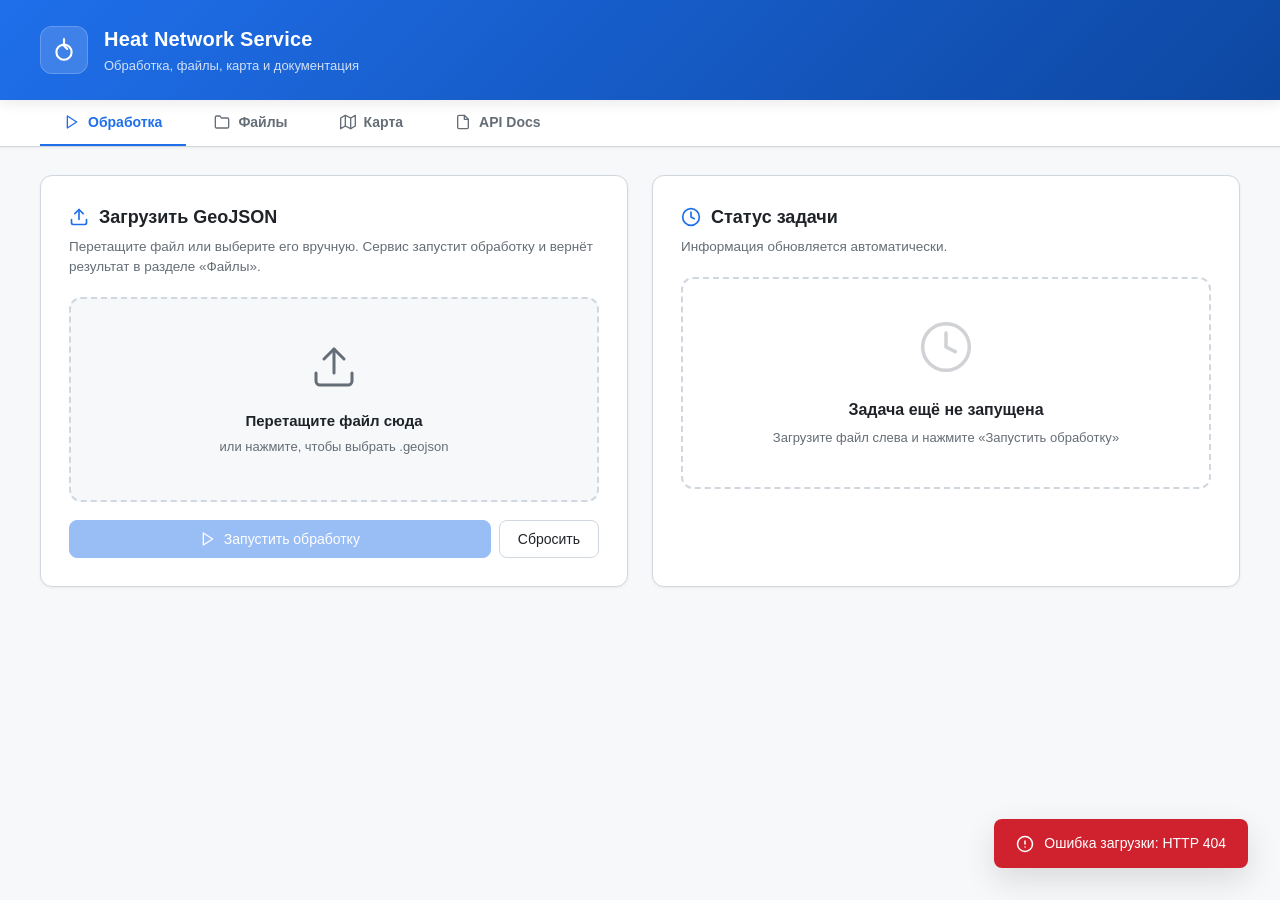
==== commit 54cbae05: "feat: интерактивная карта результатов на OpenLayers" ====
--- a/src/main/resources/static/dashboard.html
+++ b/src/main/resources/static/dashboard.html
@@ -5,6 +5,7 @@
     <meta name="viewport" content="width=device-width, initial-scale=1.0">
     <title>Heat Network Service</title>
     <link rel="icon" href="data:,">
+    <script src="/lib/openlayers/ol.js"></script>
     <style>
         :root {
             --primary: #1f6feb;
@@ -76,6 +77,7 @@
         .tabs-inner {
             max-width: 1400px; margin: 0 auto;
             display: flex; gap: 4px;
+            overflow-x: auto;
         }
         .tab {
             padding: 14px 24px;
@@ -87,6 +89,7 @@
             margin-bottom: -1px;
             transition: all 0.15s ease;
             display: flex; align-items: center; gap: 8px;
+            white-space: nowrap;
         }
         .tab:hover { color: var(--primary); }
         .tab.active {
@@ -106,7 +109,7 @@
         /* ===== Toolbar ===== */
         .toolbar {
             display: flex; align-items: center; gap: 12px;
-            margin-bottom: 28px; flex-wrap: wrap;
+            margin-bottom: 20px; flex-wrap: wrap;
             padding: 16px 20px;
             background: var(--card);
             border: 1px solid var(--border);
@@ -448,9 +451,7 @@
             padding: 0 4px;
         }
 
-        .task-progress {
-            margin-top: 20px;
-        }
+        .task-progress { margin-top: 20px; }
         .progress-bar {
             height: 6px;
             background: #eef1f4;
@@ -729,15 +730,218 @@
         .model-prop .ptype { font-family: ui-monospace, monospace; font-size: 11.5px; color: var(--purple); }
         .model-prop .pdesc { margin-left: auto; text-align: right; color: var(--muted); font-size: 12px; }
 
+        /* ===== Карта (OpenLayers) ===== */
+        .map-container {
+            height: 72vh;
+            min-height: 520px;
+            border-radius: var(--radius);
+            border: 1px solid var(--border);
+            box-shadow: var(--shadow-sm);
+            overflow: hidden;
+            background: #eaecef;
+            position: relative;
+        }
+
+        .map-select-group {
+            display: flex; align-items: center; gap: 8px;
+            padding: 8px 14px;
+            background: var(--bg);
+            border: 1px solid var(--border);
+            border-radius: var(--radius-sm);
+        }
+        .map-select-label {
+            color: var(--muted);
+            font-weight: 600;
+            font-size: 13px;
+            white-space: nowrap;
+        }
+        .map-select {
+            padding: 6px 10px;
+            border: 1px solid var(--border);
+            border-radius: var(--radius-sm);
+            font-size: 13px; font-family: inherit;
+            background: #fff; color: var(--text);
+            min-width: 200px;
+            max-width: 320px;
+            cursor: pointer;
+            transition: border-color 0.15s ease, box-shadow 0.15s ease;
+        }
+        .map-select:focus {
+            outline: none; border-color: var(--primary);
+            box-shadow: 0 0 0 3px rgba(31,111,235,0.12);
+        }
+
+        .map-legend {
+            display: flex; gap: 20px; flex-wrap: wrap;
+            padding: 12px 18px;
+            margin-bottom: 12px;
+            background: var(--card);
+            border: 1px solid var(--border);
+            border-radius: var(--radius-sm);
+            box-shadow: var(--shadow-sm);
+            font-size: 13px;
+        }
+        .map-legend-item {
+            display: inline-flex; align-items: center; gap: 8px;
+            color: var(--text);
+        }
+        .map-legend-line {
+            display: inline-block;
+            width: 22px; height: 4px;
+            border-radius: 2px;
+        }
+        .map-legend-dot {
+            display: inline-block;
+            width: 12px; height: 12px;
+            border-radius: 50%;
+            border: 2px solid #fff;
+            box-shadow: 0 0 0 1px var(--border);
+        }
+
+        /* Кнопки масштаба OpenLayers — крупнее и заметнее */
+        .ol-zoom {
+            top: 12px;
+            left: 12px;
+            background: transparent;
+        }
+        .ol-zoom button {
+            width: 40px !important;
+            height: 40px !important;
+            font-size: 22px !important;
+            font-weight: 700;
+            line-height: 1;
+            background: #fff !important;
+            color: var(--primary) !important;
+            border: 1px solid var(--border) !important;
+            border-radius: 8px !important;
+            box-shadow: 0 2px 6px rgba(0,0,0,0.12) !important;
+            margin-bottom: 4px !important;
+            cursor: pointer;
+            transition: all 0.15s ease;
+            display: flex !important;
+            align-items: center;
+            justify-content: center;
+        }
+        .ol-zoom button:hover {
+            background: var(--primary) !important;
+            color: #fff !important;
+            border-color: var(--primary) !important;
+            transform: translateY(-1px);
+            box-shadow: 0 4px 10px rgba(31,111,235,0.25) !important;
+        }
+        .ol-zoom button:active {
+            transform: translateY(0);
+        }
+
+        /* Кнопка поворота карты */
+        .ol-rotate {
+            top: 12px;
+            right: 12px;
+        }
+        .ol-rotate button {
+            width: 40px;
+            height: 40px;
+            background: #fff;
+            color: var(--primary);
+            border: 1px solid var(--border);
+            border-radius: 8px;
+            box-shadow: 0 2px 6px rgba(0,0,0,0.12);
+            cursor: pointer;
+            transition: all 0.15s ease;
+        }
+        .ol-rotate button:hover {
+            background: var(--primary);
+            color: #fff;
+            border-color: var(--primary);
+        }
+
+        /* Скрыть атрибуцию OSM */
+        .ol-attribution {
+            display: none !important;
+        }
+
+        /* Стили для попапа OpenLayers */
+        .ol-popup {
+            position: absolute;
+            background-color: #fff;
+            box-shadow: 0 2px 12px rgba(0,0,0,0.15);
+            padding: 0;
+            border-radius: 10px;
+            border: 1px solid var(--border);
+            bottom: 12px;
+            left: -50px;
+            min-width: 240px;
+            max-width: 360px;
+            font-family: inherit;
+            font-size: 13px;
+        }
+        .ol-popup:after, .ol-popup:before {
+            top: 100%;
+            border: solid transparent;
+            content: " ";
+            height: 0;
+            width: 0;
+            position: absolute;
+            pointer-events: none;
+        }
+        .ol-popup:after {
+            border-top-color: #fff;
+            border-width: 10px;
+            left: 48px;
+            margin-left: -10px;
+        }
+        .ol-popup:before {
+            border-top-color: var(--border);
+            border-width: 11px;
+            left: 48px;
+            margin-left: -11px;
+        }
+        .ol-popup-closer {
+            position: absolute;
+            top: 6px;
+            right: 10px;
+            text-decoration: none;
+            color: var(--muted);
+            font-weight: 700;
+            font-size: 18px;
+            line-height: 1;
+            cursor: pointer;
+        }
+        .ol-popup-closer:hover { color: var(--danger); }
+        .ol-popup-content {
+            padding: 14px 18px;
+            line-height: 1.55;
+            max-height: 320px;
+            overflow-y: auto;
+        }
+        .ol-popup-content b { color: var(--primary-dark); display: block; margin-bottom: 6px; font-size: 14px; }
+        .ol-popup-content .popup-row {
+            display: flex; gap: 8px;
+            padding: 3px 0;
+            border-bottom: 1px dashed var(--border);
+        }
+        .ol-popup-content .popup-row:last-child { border-bottom: none; }
+        .ol-popup-content .popup-key {
+            color: var(--muted); font-weight: 600;
+            min-width: 110px;
+            flex-shrink: 0;
+        }
+        .ol-popup-content .popup-val {
+            font-family: ui-monospace, monospace;
+            color: var(--text);
+            word-break: break-word;
+        }
+
         /* ===== Responsive ===== */
         @media (max-width: 860px) {
             header { padding: 20px; }
             main { padding: 20px 16px 60px; }
             .header-inner { flex-direction: column; align-items: flex-start; }
-            .tabs { padding: 0 16px; top: 140px; overflow-x: auto; }
+            .tabs { padding: 0 16px; top: 140px; }
             .tab { padding: 12px 14px; font-size: 13px; }
             .grid { grid-template-columns: 1fr; }
             .endpoint-desc { display: none; }
+            .map-container { height: 60vh; }
         }
     </style>
 </head>
@@ -755,7 +959,7 @@
             </div>
             <div>
                 <h1>Heat Network Service</h1>
-                <p>Обработка, файлы и документация</p>
+                <p>Обработка, файлы, карта и документация</p>
             </div>
         </div>
     </div>
@@ -777,6 +981,15 @@
                 <path d="M22 19a2 2 0 0 1-2 2H4a2 2 0 0 1-2-2V5a2 2 0 0 1 2-2h5l2 3h9a2 2 0 0 1 2 2z"/>
             </svg>
             Файлы
+        </button>
+        <button class="tab" id="tab-map" onclick="switchTab('map')">
+            <svg viewBox="0 0 24 24" fill="none" stroke="currentColor"
+                 stroke-width="2" stroke-linecap="round" stroke-linejoin="round">
+                <polygon points="1 6 1 22 8 18 16 22 23 18 23 2 16 6 8 2 1 6"/>
+                <line x1="8" y1="2" x2="8" y2="18"/>
+                <line x1="16" y1="6" x2="16" y2="22"/>
+            </svg>
+            Карта
         </button>
         <button class="tab" id="tab-docs" onclick="switchTab('docs')">
             <svg viewBox="0 0 24 24" fill="none" stroke="currentColor"
@@ -882,8 +1095,8 @@
                         <span class="value" id="messageValue">—</span>
                     </div>
 
-                    <div style="display:flex;gap:8px;margin-top:16px" id="resultActions">
-                        <a class="btn btn-success" id="downloadResultBtn" style="flex:1"
+                    <div style="display:flex;gap:8px;margin-top:16px;flex-wrap:wrap" id="resultActions">
+                        <a class="btn btn-success" id="downloadResultBtn"
                            href="javascript:void(0)" aria-disabled="true" tabindex="-1"
                            onclick="return onDownloadClick(event)">
                             <svg viewBox="0 0 24 24" fill="none" stroke="currentColor"
@@ -894,6 +1107,16 @@
                             </svg>
                             <span id="downloadResultLabel">Ожидание результата…</span>
                         </a>
+                        <button class="btn" id="showOnMapBtn" disabled
+                                onclick="showResultOnMap(currentTaskId)">
+                            <svg viewBox="0 0 24 24" fill="none" stroke="currentColor"
+                                 stroke-width="2" stroke-linecap="round" stroke-linejoin="round">
+                                <polygon points="1 6 1 22 8 18 16 22 23 18 23 2 16 6 8 2 1 6"/>
+                                <line x1="8" y1="2" x2="8" y2="18"/>
+                                <line x1="16" y1="6" x2="16" y2="22"/>
+                            </svg>
+                            Показать на карте
+                        </button>
                         <a class="btn" href="#files" onclick="switchTab('files')">
                             К файлам
                         </a>
@@ -1009,6 +1232,84 @@
 
     </div>
 
+    <!-- ================= Вкладка «Карта» ================= -->
+    <div class="tab-panel" id="panel-map">
+
+        <div class="toolbar">
+            <div class="map-select-group">
+                <span class="map-select-label">Входной:</span>
+                <select id="inputFileSelect" class="map-select"
+                        onchange="onInputFileChange(this.value)">
+                    <option value="">— не выбран —</option>
+                </select>
+            </div>
+            <div class="map-select-group">
+                <span class="map-select-label">Результат:</span>
+                <select id="outputFileSelect" class="map-select"
+                        onchange="onOutputFileChange(this.value)">
+                    <option value="">— не выбран —</option>
+                </select>
+            </div>
+            <button class="btn" onclick="clearMapLayers()">
+                <svg viewBox="0 0 24 24" fill="none" stroke="currentColor"
+                     stroke-width="2" stroke-linecap="round" stroke-linejoin="round">
+                    <line x1="18" y1="6" x2="6" y2="18"/>
+                    <line x1="6" y1="6" x2="18" y2="18"/>
+                </svg>
+                Очистить
+            </button>
+            <button class="btn" onclick="fitMapToData()" id="mapFitBtn">
+                <svg viewBox="0 0 24 24" fill="none" stroke="currentColor"
+                     stroke-width="2" stroke-linecap="round" stroke-linejoin="round">
+                    <polyline points="15 3 21 3 21 9"/>
+                    <polyline points="9 21 3 21 3 15"/>
+                    <line x1="21" y1="3" x2="14" y2="10"/>
+                    <line x1="3" y1="21" x2="10" y2="14"/>
+                </svg>
+                Показать всё
+            </button>
+            <div class="status-indicator">
+                <span class="dot"></span>
+                <span id="mapStatus">Ожидание файлов</span>
+            </div>
+        </div>
+
+        <div class="map-legend">
+            <div class="map-legend-item">
+                <span class="map-legend-line" style="background:#1f6feb"></span>
+                Теплосеть (heat_network)
+            </div>
+            <div class="map-legend-item">
+                <span class="map-legend-line" style="background:#fca130"></span>
+                Специальная прокладка
+            </div>
+            <div class="map-legend-item">
+                <span class="map-legend-line" style="background:#8250df"></span>
+                Реконструкция
+            </div>
+            <div class="map-legend-item">
+                <span class="map-legend-dot" style="background:#cf222e"></span>
+                ОКС
+            </div>
+            <div class="map-legend-item">
+                <span class="map-legend-dot" style="background:#bf8700"></span>
+                Камера
+            </div>
+            <div class="map-legend-item">
+                <span class="map-legend-dot" style="background:#8250df"></span>
+                Тех. узел
+            </div>
+        </div>
+
+        <div id="map" class="map-container">
+            <div id="olPopup" class="ol-popup" style="display:none;">
+                <a href="#" id="olPopupCloser" class="ol-popup-closer">×</a>
+                <div id="olPopupContent" class="ol-popup-content"></div>
+            </div>
+        </div>
+
+    </div>
+
     <!-- ================= Вкладка «API Docs» ================= -->
     <div class="tab-panel" id="panel-docs">
         <div class="docs-layout">
@@ -1041,14 +1342,23 @@
         document.querySelectorAll('.tab').forEach(t => t.classList.remove('active'));
         document.querySelectorAll('.tab-panel').forEach(p => p.classList.remove('active'));
 
-        document.getElementById('tab-' + name).classList.add('active');
-        document.getElementById('panel-' + name).classList.add('active');
+        const tabEl = document.getElementById('tab-' + name);
+        const panelEl = document.getElementById('panel-' + name);
+        if (tabEl) tabEl.classList.add('active');
+        if (panelEl) panelEl.classList.add('active');
 
         history.replaceState(null, null, '#' + name);
 
         if (name === 'docs' && !window.__docsLoaded) {
             window.__docsLoaded = true;
             loadDocs();
+        }
+        if (name === 'map') {
+            setTimeout(() => {
+                ensureMap();
+                if (olMap) olMap.updateSize();
+                refreshMapFileList();
+            }, 60);
         }
     }
 
@@ -1056,6 +1366,7 @@
         const h = window.location.hash.replace('#', '');
         if (h === 'docs') switchTab('docs');
         else if (h === 'files') switchTab('files');
+        else if (h === 'map') switchTab('map');
         else switchTab('solve');
     });
 
@@ -1063,6 +1374,7 @@
         const h = window.location.hash.replace('#', '');
         if (h === 'docs') switchTab('docs');
         else if (h === 'files') switchTab('files');
+        else if (h === 'map') switchTab('map');
         else if (h === 'solve') switchTab('solve');
     });
 
@@ -1180,6 +1492,15 @@
                     </svg>
                     Скачать
                 </a>
+                <button class="btn" onclick="showFileOnMap('${type}', '${escapeHtml(file.name)}')">
+                    <svg viewBox="0 0 24 24" fill="none" stroke="currentColor"
+                         stroke-width="2" stroke-linecap="round" stroke-linejoin="round">
+                        <polygon points="1 6 1 22 8 18 16 22 23 18 23 2 16 6 8 2 1 6"/>
+                        <line x1="8" y1="2" x2="8" y2="18"/>
+                        <line x1="16" y1="6" x2="16" y2="22"/>
+                    </svg>
+                    Карта
+                </button>
                 <button class="btn btn-danger" onclick="deleteFile('${type}', '${escapeHtml(file.name)}')">
                     <svg viewBox="0 0 24 24" fill="none" stroke="currentColor"
                          stroke-width="2" stroke-linecap="round" stroke-linejoin="round">
@@ -1291,6 +1612,10 @@
             updateSelectionBar();
             document.getElementById('lastUpdate').textContent =
                 'обновлено в ' + new Date().toLocaleTimeString('ru-RU');
+
+            if (document.getElementById('inputFileSelect')) {
+                refreshMapFileList();
+            }
         } catch (e) {
             showToast('Ошибка загрузки: ' + e.message, 'error');
         }
@@ -1453,6 +1778,7 @@
         btn.removeAttribute('download');
         btn.setAttribute('aria-disabled', 'true');
         document.getElementById('downloadResultLabel').textContent = 'Ожидание результата…';
+        document.getElementById('showOnMapBtn').disabled = true;
     }
 
     async function startSolve() {
@@ -1466,6 +1792,7 @@
         btn.removeAttribute('download');
         btn.setAttribute('aria-disabled', 'true');
         document.getElementById('downloadResultLabel').textContent = 'Ожидание результата…';
+        document.getElementById('showOnMapBtn').disabled = true;
 
         setStatus('processing', 'Загрузка файла…', '—');
         setProgress(5);
@@ -1534,6 +1861,7 @@
 
         const btn = document.getElementById('downloadResultBtn');
         const label = document.getElementById('downloadResultLabel');
+        const mapBtn = document.getElementById('showOnMapBtn');
         if (!btn || !label) return;
 
         if (state === 'done' && taskId) {
@@ -1541,16 +1869,19 @@
             btn.setAttribute('download', 'result_' + taskId + '.geojson');
             btn.setAttribute('aria-disabled', 'false');
             label.textContent = 'Скачать результат';
+            if (mapBtn) mapBtn.disabled = false;
         } else if (state === 'error') {
             btn.href = 'javascript:void(0)';
             btn.removeAttribute('download');
             btn.setAttribute('aria-disabled', 'true');
             label.textContent = 'Результат недоступен';
+            if (mapBtn) mapBtn.disabled = true;
         } else {
             btn.href = 'javascript:void(0)';
             btn.removeAttribute('download');
             btn.setAttribute('aria-disabled', 'true');
             label.textContent = 'Ожидание результата…';
+            if (mapBtn) mapBtn.disabled = true;
         }
     }
 
@@ -1650,7 +1981,11 @@
                 if (!['get','post','put','delete','patch','head','options'].includes(method)) continue;
                 const op = paths[path][method];
                 let opTags = (op.tags && op.tags.length) ? op.tags : ['default'];
-                const mappedTags = opTags.map(t => t === 'Task' ? 'Обработка' : t);
+                const mappedTags = opTags.map(t => {
+                    if (t === 'Task') return 'Обработка';
+                    if (t === 'Files') return 'Файлы';
+                    return t;
+                });
                 for (const t of mappedTags) {
                     if (!tags.has(t)) tags.set(t, []);
                     tags.get(t).push({ path, method, op });
@@ -2089,6 +2424,377 @@
             .replace(/\*\*(.+?)\*\*/g, '<b>$1</b>')
             .replace(/\n/g, '<br>');
     }
+
+    /* =====================================================================
+       Часть 4. Карта (OpenLayers)
+       ===================================================================== */
+
+    let olMap = null;
+    let inputVectorSource = null;
+    let outputVectorSource = null;
+    let inputVectorLayer = null;
+    let outputVectorLayer = null;
+    let overlay = null;
+    let popupCloserHandlerAttached = false;
+
+    function ensureMap() {
+        if (olMap) return;
+        if (typeof ol === 'undefined') {
+            showToast('Библиотека OpenLayers не загрузилась. Проверьте /lib/openlayers/ol.js', 'error');
+            return;
+        }
+
+        // --- Входной слой (серый, с заливкой для полигонов) ---
+        inputVectorSource = new ol.source.Vector();
+        inputVectorLayer = new ol.layer.Vector({
+            source: inputVectorSource,
+            style: (feature) => {
+                const props = feature.getProperties();
+                const type = props.object_type;
+                const geomType = feature.getGeometry().getType();
+
+                let strokeColor = '#5a6570';
+                let fillColor = 'rgba(90, 101, 112, 0.65)';
+
+                if (type === 'heat_network') {
+                    strokeColor = '#4a5560';
+                    fillColor = 'rgba(74, 85, 96, 0.65)';
+                } else if (type === 'oks_connection_point') {
+                    strokeColor = '#8b0e18';
+                    fillColor = 'rgba(207, 34, 46, 0.7)';
+                } else if (type === 'heat_chamber') {
+                    strokeColor = '#8a5c00';
+                    fillColor = 'rgba(191, 135, 0, 0.7)';
+                } else if (type === 'restriction') {
+                    strokeColor = '#7a8794';
+                    fillColor = 'rgba(122, 135, 148, 0.7)';
+                }
+
+                if (geomType === 'Point' || geomType === 'MultiPoint') {
+                    return new ol.style.Style({
+                        image: new ol.style.Circle({
+                            radius: 5,
+                            fill: new ol.style.Fill({ color: strokeColor }),
+                            stroke: new ol.style.Stroke({ color: '#fff', width: 1.5 })
+                        })
+                    });
+                }
+
+                const isLine = (geomType === 'LineString' || geomType === 'MultiLineString');
+                return new ol.style.Style({
+                    stroke: new ol.style.Stroke({
+                        color: strokeColor,
+                        width: 3,
+                        lineDash: isLine ? [6, 4] : undefined
+                    }),
+                    fill: isLine ? undefined : new ol.style.Fill({ color: fillColor })
+                });
+            },
+            zIndex: 1
+        });
+
+        // --- Выходной слой (цветной, поверх) ---
+        outputVectorSource = new ol.source.Vector();
+        outputVectorLayer = new ol.layer.Vector({
+            source: outputVectorSource,
+            style: (feature) => {
+                const props = feature.getProperties();
+                const type = props.object_type;
+                const laying = props.laying_method;
+                const geomType = feature.getGeometry().getType();
+
+                let color = '#656d76';
+                if (type === 'heat_network') color = (laying === 'special') ? '#fca130' : '#1f6feb';
+                else if (type === 'reconstruction') color = '#8250df';
+                else if (type === 'oks_connection_point') color = '#cf222e';
+                else if (type === 'heat_chamber') color = '#bf8700';
+                else if (type === 'technical_node') color = '#8250df';
+
+                if (geomType === 'Point' || geomType === 'MultiPoint') {
+                    return new ol.style.Style({
+                        image: new ol.style.Circle({
+                            radius: 6,
+                            fill: new ol.style.Fill({ color: color }),
+                            stroke: new ol.style.Stroke({ color: '#fff', width: 2 })
+                        })
+                    });
+                }
+
+                return new ol.style.Style({
+                    stroke: new ol.style.Stroke({
+                        color: color,
+                        width: (type === 'heat_network' && laying === 'special') ? 4 : 3
+                    })
+                });
+            },
+            zIndex: 10
+        });
+
+        olMap = new ol.Map({
+            target: 'map',
+            layers: [
+                new ol.layer.Tile({
+                    source: new ol.source.OSM({ attributions: [] })
+                }),
+                inputVectorLayer,
+                outputVectorLayer
+            ],
+            view: new ol.View({
+                center: ol.proj.fromLonLat([37.6173, 55.7558]),
+                zoom: 9
+            })
+        });
+
+        // --- Popup ---
+        overlay = new ol.Overlay({
+            element: document.getElementById('olPopup'),
+            autoPan: { animation: { duration: 250 } }
+        });
+        olMap.addOverlay(overlay);
+
+        // --- Зум колёсиком только с Ctrl ---
+        const interactions = olMap.getInteractions().getArray().slice();
+        interactions.forEach((interaction) => {
+            if (interaction instanceof ol.interaction.MouseWheelZoom) {
+                olMap.removeInteraction(interaction);
+            }
+            if (interaction instanceof ol.interaction.DragRotate) {
+                olMap.removeInteraction(interaction);
+            }
+        });
+
+        olMap.addInteraction(new ol.interaction.MouseWheelZoom({
+            condition: (event) => {
+                return !!(event.originalEvent && event.originalEvent.ctrlKey);
+            }
+        }));
+
+        // Курсор "лупа" при зажатом Ctrl
+        const mapEl = olMap.getTargetElement();
+        document.addEventListener('keydown', (e) => {
+            if (e.key === 'Control' && !e.repeat) {
+                mapEl.style.cursor = 'zoom-in';
+            }
+        });
+        document.addEventListener('keyup', (e) => {
+            if (e.key === 'Control') {
+                mapEl.style.cursor = '';
+            }
+        });
+
+        // --- Клик по карте ---
+        olMap.on('singleclick', (evt) => {
+            const feature = olMap.forEachFeatureAtPixel(evt.pixel, (f, layer) => {
+                if (layer === outputVectorLayer) return f;
+                return null;
+            }, { hitTolerance: 5 });
+
+            if (feature) {
+                showPopup(evt.coordinate, feature);
+            } else {
+                overlay.setPosition(undefined);
+                document.getElementById('olPopup').style.display = 'none';
+            }
+        });
+
+        // --- Курсор-указатель над фичами выходного слоя ---
+        olMap.on('pointermove', (evt) => {
+            if (evt.dragging) return;
+            const hit = olMap.hasFeatureAtPixel(evt.pixel, {
+                layerFilter: (l) => l === outputVectorLayer,
+                hitTolerance: 5
+            });
+            if (hit) {
+                mapEl.style.cursor = 'pointer';
+            } else if (!document.querySelector('body').classList.contains('ctrl-down')) {
+                mapEl.style.cursor = '';
+            }
+        });
+
+        // --- Кнопка закрытия попапа ---
+        if (!popupCloserHandlerAttached) {
+            popupCloserHandlerAttached = true;
+            document.getElementById('olPopupCloser').addEventListener('click', (e) => {
+                e.preventDefault();
+                overlay.setPosition(undefined);
+                document.getElementById('olPopup').style.display = 'none';
+            });
+        }
+    }
+
+    function showPopup(coordinate, feature) {
+        const props = feature.getProperties();
+        const skip = new Set(['geometry']);
+
+        let html = '<b>' + escapeHtml(String(props.id || props.object_type || 'feature')) + '</b>';
+        for (const [k, v] of Object.entries(props)) {
+            if (skip.has(k) || v === null || v === undefined || v === '') continue;
+            const text = typeof v === 'object' ? JSON.stringify(v) : String(v);
+            html += `<div class="popup-row">
+                <span class="popup-key">${escapeHtml(k)}</span>
+                <span class="popup-val">${escapeHtml(text)}</span>
+            </div>`;
+        }
+        document.getElementById('olPopupContent').innerHTML = html;
+        document.getElementById('olPopup').style.display = 'block';
+        overlay.setPosition(coordinate);
+    }
+
+    function loadGeoJsonIntoLayer(url, which) {
+        ensureMap();
+        if (!olMap) return;
+
+        const source = (which === 'input') ? inputVectorSource : outputVectorSource;
+        if (!source) return;
+
+        source.clear();
+
+        const format = new ol.format.GeoJSON();
+        fetch(url)
+            .then(res => {
+                if (!res.ok) throw new Error('HTTP ' + res.status);
+                return res.json();
+            })
+            .then(data => {
+                const features = format.readFeatures(data, {
+                    featureProjection: olMap.getView().getProjection()
+                });
+                source.addFeatures(features);
+
+                if (features.length > 0) {
+                    const extent = source.getExtent();
+                    if (extent && extent[0] !== Infinity) {
+                        olMap.getView().fit(extent, {
+                            padding: [40, 40, 40, 40],
+                            maxZoom: 16,
+                            duration: 300
+                        });
+                    }
+                }
+                updateMapStatus();
+            })
+            .catch(e => {
+                showToast('Ошибка загрузки GeoJSON: ' + e.message, 'error');
+                document.getElementById('mapStatus').textContent = 'Ошибка';
+            });
+    }
+
+    function clearGeoJsonLayer(which) {
+        const source = (which === 'input') ? inputVectorSource : outputVectorSource;
+        if (source) source.clear();
+        updateMapStatus();
+    }
+
+    function updateMapStatus() {
+        const inputCount = inputVectorSource ? inputVectorSource.getFeatures().length : 0;
+        const outputCount = outputVectorSource ? outputVectorSource.getFeatures().length : 0;
+        document.getElementById('mapStatus').textContent =
+            'Вход: ' + inputCount + ' | Результат: ' + outputCount;
+    }
+
+    function fitMapToData() {
+        if (!olMap) return;
+        const extentInput = inputVectorSource && inputVectorSource.getFeatures().length
+            ? inputVectorSource.getExtent() : null;
+        const extentOutput = outputVectorSource && outputVectorSource.getFeatures().length
+            ? outputVectorSource.getExtent() : null;
+
+        let extent = null;
+        if (extentInput && extentOutput) {
+            extent = ol.extent.createEmpty();
+            ol.extent.extend(extent, extentInput);
+            ol.extent.extend(extent, extentOutput);
+        } else {
+            extent = extentInput || extentOutput;
+        }
+
+        if (extent && extent[0] !== Infinity) {
+            olMap.getView().fit(extent, { padding: [40, 40, 40, 40], maxZoom: 16, duration: 300 });
+        }
+    }
+
+    function clearMapLayers() {
+        clearGeoJsonLayer('input');
+        clearGeoJsonLayer('output');
+        document.getElementById('inputFileSelect').value = '';
+        document.getElementById('outputFileSelect').value = '';
+        if (overlay) {
+            overlay.setPosition(undefined);
+            document.getElementById('olPopup').style.display = 'none';
+        }
+    }
+
+    function refreshMapFileList() {
+        const inSel = document.getElementById('inputFileSelect');
+        const outSel = document.getElementById('outputFileSelect');
+        if (!inSel || !outSel) return;
+
+        const inVal = inSel.value;
+        const outVal = outSel.value;
+
+        const uploadOptions = (state.uploads || []).map(f =>
+            `<option value="${escapeHtml(f.name)}" data-url="${escapeHtml(f.downloadUrl)}">${escapeHtml(f.name)}</option>`
+        ).join('');
+        const resultOptions = (state.results || []).map(f =>
+            `<option value="${escapeHtml(f.name)}" data-url="${escapeHtml(f.downloadUrl)}">${escapeHtml(f.name)}</option>`
+        ).join('');
+
+        inSel.innerHTML = '<option value="">— не выбран —</option>' + uploadOptions;
+        outSel.innerHTML = '<option value="">— не выбран —</option>' + resultOptions;
+
+        if (inVal && Array.from(inSel.options).some(o => o.value === inVal)) inSel.value = inVal;
+        if (outVal && Array.from(outSel.options).some(o => o.value === outVal)) outSel.value = outVal;
+    }
+
+    function onInputFileChange(value) {
+        if (!value) {
+            clearGeoJsonLayer('input');
+            return;
+        }
+        const opt = Array.from(document.getElementById('inputFileSelect').options)
+            .find(o => o.value === value);
+        if (!opt) return;
+        loadGeoJsonIntoLayer(opt.getAttribute('data-url'), 'input');
+    }
+
+    function onOutputFileChange(value) {
+        if (!value) {
+            clearGeoJsonLayer('output');
+            return;
+        }
+        const opt = Array.from(document.getElementById('outputFileSelect').options)
+            .find(o => o.value === value);
+        if (!opt) return;
+        loadGeoJsonIntoLayer(opt.getAttribute('data-url'), 'output');
+    }
+
+    function showResultOnMap(taskId) {
+        if (!taskId) return;
+        switchTab('map');
+        setTimeout(() => {
+            ensureMap();
+            if (!olMap) return;
+            loadGeoJsonIntoLayer('/api/v1/result/' + taskId, 'output');
+            document.getElementById('outputFileSelect').value = '';
+            document.getElementById('mapStatus').textContent = 'Загрузка результата…';
+        }, 80);
+    }
+
+    function showFileOnMap(type, name) {
+        const files = state[type] || [];
+        const f = files.find(x => x.name === name);
+        if (!f) return;
+        switchTab('map');
+        setTimeout(() => {
+            ensureMap();
+            if (!olMap) return;
+            const which = (type === 'results') ? 'output' : 'input';
+            loadGeoJsonIntoLayer(f.downloadUrl, which);
+            const sel = document.getElementById(which === 'input' ? 'inputFileSelect' : 'outputFileSelect');
+            const opt = Array.from(sel.options).find(o => o.value === name);
+            if (opt) sel.value = name;
+        }, 80);
+    }
 </script>
 
 </body>
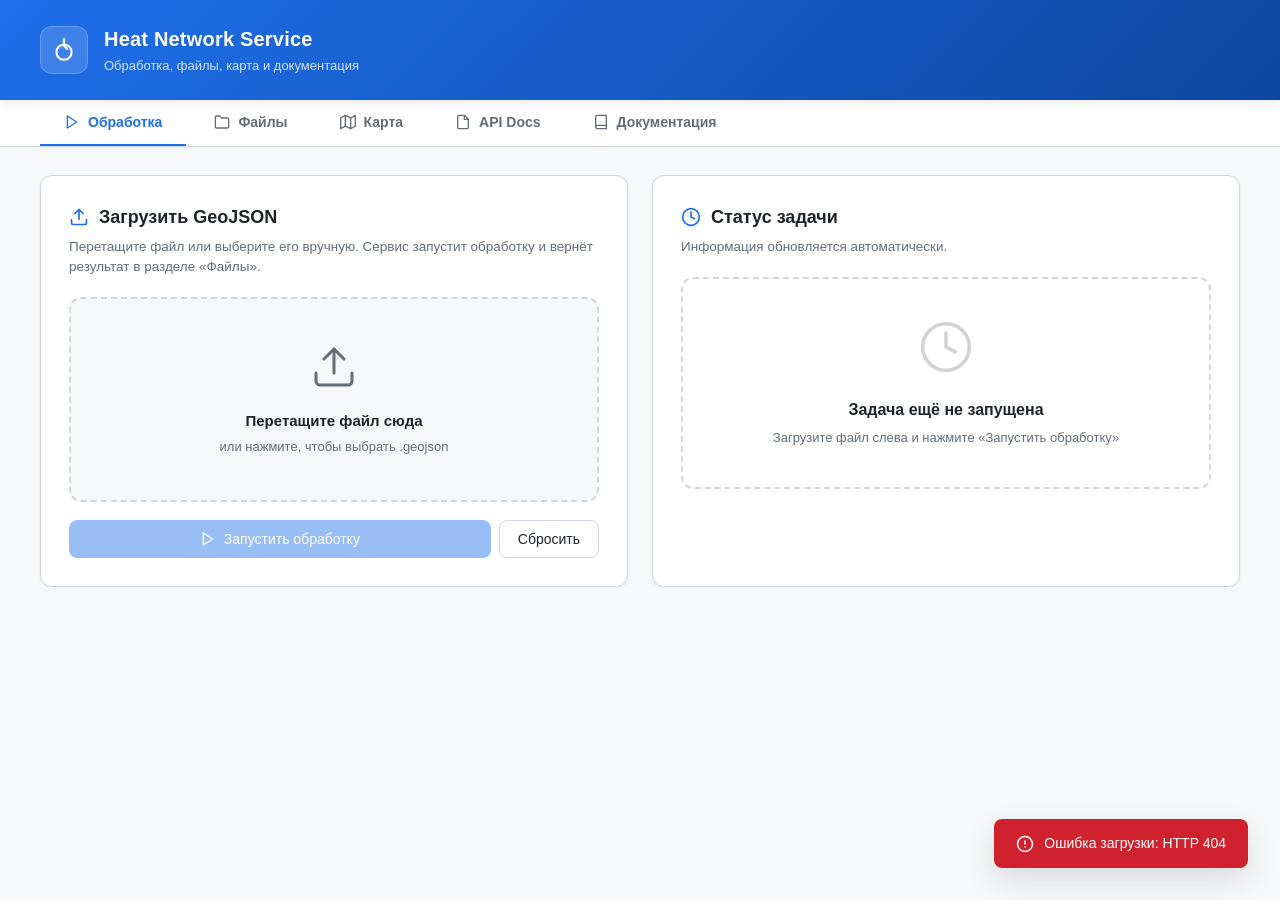
==== commit abea1cc2: "Изменил фронт - добавил документацию и исправил некоторые ошибки" ====
--- a/src/main/resources/static/dashboard.html
+++ b/src/main/resources/static/dashboard.html
@@ -653,6 +653,19 @@
         .params-table .required { color: var(--danger); font-size: 11px; font-weight: 700; }
         .params-table .opt { color: var(--muted); font-size: 11px; }
 
+        .p-loc {
+            display: inline-block;
+            font-size: 11px;
+            color: var(--muted);
+            background: var(--bg);
+            padding: 1px 6px;
+            border-radius: 6px;
+            margin-left: 6px;
+            font-family: ui-monospace, monospace;
+        }
+        .pdesc-example { color: var(--muted); font-size: 12.5px; }
+        .pdesc-example code { background: var(--bg); padding: 1px 5px; border-radius: 4px; }
+
         .try-form {
             display: flex; flex-direction: column; gap: 12px;
             background: var(--bg); padding: 16px; border-radius: var(--radius-sm);
@@ -677,6 +690,14 @@
         .field input[type=file] {
             padding: 8px; cursor: pointer;
             background: #fff; font-size: 13px;
+        }
+        .field-hint {
+            font-size: 12px;
+            color: var(--muted);
+            margin: -2px 0 2px;
+        }
+        .field-hint code {
+            background: var(--bg); padding: 1px 5px; border-radius: 4px;
         }
 
         .response {
@@ -932,6 +953,68 @@
             word-break: break-word;
         }
 
+        /* ===== Markdown документация ===== */
+        .md-docs-content {
+            background: var(--card);
+            border: 1px solid var(--border);
+            border-radius: var(--radius);
+            padding: 28px 36px 40px;
+            box-shadow: var(--shadow-sm);
+            line-height: 1.7;
+            color: var(--text);
+            overflow-wrap: break-word;
+        }
+        .md-docs-content .md-h1 { font-size: 26px; margin: 8px 0 16px; color: var(--primary-dark); }
+        .md-docs-content .md-h2 {
+            font-size: 22px; margin: 32px 0 12px; padding-bottom: 8px;
+            border-bottom: 1px solid var(--border); color: var(--primary-dark);
+            scroll-margin-top: 160px;
+        }
+        .md-docs-content .md-h3 {
+            font-size: 18px; margin: 24px 0 10px; color: var(--text);
+            scroll-margin-top: 160px;
+        }
+        .md-docs-content .md-h4 {
+            font-size: 16px; margin: 18px 0 8px;
+            scroll-margin-top: 160px;
+        }
+        .md-docs-content .md-p { margin: 8px 0; font-size: 14px; }
+        .md-docs-content .md-ul { margin: 8px 0 8px 22px; padding: 0; }
+        .md-docs-content .md-ul li { font-size: 14px; margin: 4px 0; }
+        .md-docs-content .md-code {
+            background: var(--bg); padding: 1px 6px; border-radius: 4px;
+            font-family: ui-monospace, monospace; font-size: 13px;
+            color: var(--primary-dark);
+        }
+        .md-docs-content .md-pre {
+            background: #0d1117; color: #c9d1d9;
+            padding: 14px 18px; border-radius: var(--radius-sm);
+            overflow-x: auto; margin: 12px 0;
+            font-size: 13px; line-height: 1.55;
+        }
+        .md-docs-content .md-pre code {
+            font-family: ui-monospace, monospace;
+            background: transparent; padding: 0; color: inherit;
+        }
+        .md-docs-content .md-hr {
+            border: none; border-top: 1px solid var(--border); margin: 24px 0;
+        }
+        .md-docs-content .md-table {
+            width: 100%; border-collapse: collapse; margin: 12px 0;
+            font-size: 13.5px; border-radius: var(--radius-sm); overflow: hidden;
+        }
+        .md-docs-content .md-table th {
+            background: #eef1f4; text-align: left; padding: 9px 12px;
+            font-size: 12px; text-transform: uppercase; letter-spacing: .4px;
+            color: var(--muted); border-bottom: 1px solid var(--border);
+        }
+        .md-docs-content .md-table td {
+            padding: 8px 12px; border-bottom: 1px solid var(--border);
+            vertical-align: top;
+        }
+        .md-docs-content a { color: var(--primary); text-decoration: none; }
+        .md-docs-content a:hover { text-decoration: underline; }
+
         /* ===== Responsive ===== */
         @media (max-width: 860px) {
             header { padding: 20px; }
@@ -942,6 +1025,7 @@
             .grid { grid-template-columns: 1fr; }
             .endpoint-desc { display: none; }
             .map-container { height: 60vh; }
+            .md-docs-content { padding: 20px; }
         }
     </style>
 </head>
@@ -998,6 +1082,14 @@
                 <polyline points="14 2 14 8 20 8"/>
             </svg>
             API Docs
+        </button>
+        <button class="tab" id="tab-documentation" onclick="switchTab('documentation')">
+            <svg viewBox="0 0 24 24" fill="none" stroke="currentColor"
+                 stroke-width="2" stroke-linecap="round" stroke-linejoin="round">
+                <path d="M4 19.5A2.5 2.5 0 0 1 6.5 17H20"/>
+                <path d="M6.5 2H20v20H6.5A2.5 2.5 0 0 1 4 19.5v-15A2.5 2.5 0 0 1 6.5 2z"/>
+            </svg>
+            Документация
         </button>
     </div>
 </div>
@@ -1330,6 +1422,26 @@
         </div>
     </div>
 
+    <!-- ================= Вкладка «Документация» ================= -->
+    <div class="tab-panel" id="panel-documentation">
+        <div class="docs-layout">
+            <aside class="docs-sidebar" id="mdDocsSidebar">
+                <div class="sidebar-title">Содержание</div>
+                <nav id="mdDocsNav">
+                    <div class="loading" style="padding:20px;text-align:left">
+                        <div class="spinner" style="width:16px;height:16px;border-width:2px"></div>
+                    </div>
+                </nav>
+            </aside>
+            <div id="mdDocsContent" class="md-docs-content">
+                <div class="loading">
+                    <div class="spinner"></div>
+                    <div>Загрузка документации…</div>
+                </div>
+            </div>
+        </div>
+    </div>
+
 </main>
 
 <div class="toast" id="toast"></div>
@@ -1353,6 +1465,10 @@
             window.__docsLoaded = true;
             loadDocs();
         }
+        if (name === 'documentation' && !window.__mdDocsLoaded) {
+            window.__mdDocsLoaded = true;
+            loadFullDocs();
+        }
         if (name === 'map') {
             setTimeout(() => {
                 ensureMap();
@@ -1365,6 +1481,7 @@
     window.addEventListener('DOMContentLoaded', () => {
         const h = window.location.hash.replace('#', '');
         if (h === 'docs') switchTab('docs');
+        else if (h === 'documentation') switchTab('documentation');
         else if (h === 'files') switchTab('files');
         else if (h === 'map') switchTab('map');
         else switchTab('solve');
@@ -1373,6 +1490,7 @@
     window.addEventListener('hashchange', () => {
         const h = window.location.hash.replace('#', '');
         if (h === 'docs') switchTab('docs');
+        else if (h === 'documentation') switchTab('documentation');
         else if (h === 'files') switchTab('files');
         else if (h === 'map') switchTab('map');
         else if (h === 'solve') switchTab('solve');
@@ -1935,6 +2053,35 @@
         }
     };
 
+    const PARAM_EXAMPLES = {
+        '/api/v1/solve': {
+            file: 'test_input.geojson'
+        },
+        '/api/v1/status/{taskId}': {
+            taskId: 'a1b2c3d4-e5f6-7890-abcd-ef1234567890'
+        },
+        '/api/v1/result/{taskId}': {
+            taskId: 'a1b2c3d4-e5f6-7890-abcd-ef1234567890'
+        },
+        '/api/v1/files/{type}': {
+            type: 'uploads'
+        },
+        '/api/v1/files/{type}/{fileName}': {
+            type: 'uploads',
+            fileName: '1234567890_test_input.geojson'
+        },
+        '/api/v1/files/download/{type}/{fileName}': {
+            type: 'uploads',
+            fileName: '1234567890_test_input.geojson'
+        }
+    };
+
+    const PARAM_DESCRIPTIONS = {
+        'type': 'Тип каталога. Допустимо: <code>uploads</code> или <code>results</code>',
+        'fileName': 'Имя файла, как оно отображается во вкладке «Файлы». Можно скопировать из списка.',
+        'taskId': 'UUID задачи, полученный при загрузке файла в <code>/api/v1/solve</code>'
+    };
+
     function slugify(s) {
         return s.toLowerCase()
                 .replace(/[^a-z0-9а-я]+/gi, '-')
@@ -2094,21 +2241,38 @@
         if (params.length) {
             html += `<div class="section-label">${RU.sections.parameters}</div>
                 <table class="params-table"><thead><tr>
-                    <th>${RU.fields.name}</th>
-                    <th>${RU.fields.in}</th>
-                    <th>${RU.fields.type}</th>
-                    <th>${RU.fields.description}</th>
+                    <th>Что вводить</th>
+                    <th>Тип</th>
+                    <th>Описание</th>
                 </tr></thead><tbody>`;
             for (const p of params) {
                 const schema = deref(p.schema) || {};
+                let typeLabel = schema.type || '—';
+                if (schema.format === 'binary') typeLabel = 'файл .geojson';
+                else if (schema.format === 'int64') typeLabel = 'целое (int64)';
+                else if (schema.format === 'int32') typeLabel = 'целое (int32)';
+
+                const loc = p.in === 'path' ? 'path'
+                          : p.in === 'query' ? 'query'
+                          : p.in === 'header' ? 'header'
+                          : p.in;
+                const example = p.example ?? schema.example;
+                const descHtml =
+                    escapeHtml(p.description || '') +
+                    (example !== undefined && example !== null
+                        ? ` <span class="pdesc-example">Например: <code>${escapeHtml(String(example))}</code></span>`
+                        : '');
+
                 html += `<tr>
-                    <td><code>${escapeHtml(p.name)}</code>
+                    <td>
+                        <code>${escapeHtml(p.name)}</code>
+                        <span class="p-loc">${escapeHtml(loc)}</span>
                         ${p.required
                             ? `<span class="required">${RU.fields.required}</span>`
-                            : `<span class="opt">${RU.fields.optional}</span>`}</td>
-                    <td>${escapeHtml(p.in)}</td>
-                    <td class="type">${escapeHtml(schema.type || '—')}</td>
-                    <td>${escapeHtml(p.description || '')}</td>
+                            : `<span class="opt">${RU.fields.optional}</span>`}
+                    </td>
+                    <td class="type">${escapeHtml(typeLabel)}</td>
+                    <td>${descHtml}</td>
                 </tr>`;
             }
             html += `</tbody></table>`;
@@ -2157,7 +2321,7 @@
         for (const [name, rawProp] of Object.entries(schema.properties)) {
             const prop = deref(rawProp);
             const isBinary = prop.type === 'string' && prop.format === 'binary';
-            const typeLabel = isBinary ? 'файл' : (prop.type || '—');
+            const typeLabel = isBinary ? 'файл .geojson' : (prop.type || '—');
             html += `<tr>
                 <td><code>${escapeHtml(name)}</code></td>
                 <td class="type">${escapeHtml(typeLabel)}</td>
@@ -2175,13 +2339,24 @@
             const schema = deref(p.schema) || {};
             const type = schema.type || 'string';
             const inputType = (type === 'number' || type === 'integer') ? 'number' : 'text';
+
+            const example =
+                PARAM_EXAMPLES[path]?.[p.name] ??
+                p.example ??
+                schema.example ??
+                '';
+
+            const hint = PARAM_DESCRIPTIONS[p.name] || p.description || '';
+
             html += `<div class="field">
-                <label>${escapeHtml(p.name)} (${p.in})
+                <label>${escapeHtml(p.name)}
+                    <span class="p-loc">${escapeHtml(p.in)}</span>
                     ${p.required ? '<span class="req">*</span>' : ''}</label>
+                ${hint ? `<div class="field-hint">${hint}</div>` : ''}
                 <input type="${inputType}"
                        data-param="${escapeHtml(p.name)}"
                        data-in="${p.in}"
-                       placeholder="${escapeHtml(schema.example || p.example || '')}">
+                       placeholder="${escapeHtml(String(example))}">
             </div>`;
         }
 
@@ -2220,7 +2395,7 @@
         }
 
         html += `<div style="display:flex;gap:8px;margin-top:4px">
-            <button class="btn btn-primary" onclick="executeOp('${opId}')">
+            <button class="btn btn-primary" id="exec-btn-${opId}" onclick="executeOp('${opId}')">
                 <svg viewBox="0 0 24 24" fill="none" stroke="currentColor"
                      stroke-width="2" stroke-linecap="round" stroke-linejoin="round">
                     <polygon points="5 3 19 12 5 21 5 3"/>
@@ -2258,6 +2433,17 @@
         const form = document.getElementById('form-' + opId);
         const ep = findEndpointByOpId(opId);
         if (!ep) return;
+
+        const btn = document.getElementById('exec-btn-' + opId);
+        const originalBtnHtml = btn ? btn.innerHTML : '';
+        const setBusy = (busy, text) => {
+            if (!btn) return;
+            btn.disabled = busy;
+            btn.innerHTML = busy
+                ? `<span class="spinner" style="width:14px;height:14px;border-width:2px;margin:0 6px 0 0"></span>${escapeHtml(text || 'Выполняется…')}`
+                : originalBtnHtml;
+        };
+        setBusy(true, 'Отправка…');
 
         let url = ep.path;
         const query = [];
@@ -2301,6 +2487,7 @@
                     body = bodyInput.value;
                     headers['Content-Type'] = 'application/json';
                 } catch (e) {
+                    setBusy(false);
                     showResponse(opId, 0, 'Ошибка JSON',
                         'Тело не является валидным JSON: ' + e.message);
                     return;
@@ -2319,27 +2506,153 @@
                 headers, body
             });
             const t1 = performance.now();
+            const timeMs = Math.round(t1 - t0);
+
+            const contentType = res.headers.get('Content-Type') || '';
+            const contentDisposition = res.headers.get('Content-Disposition') || '';
+            const isAttachment = /attachment/i.test(contentDisposition) ||
+                /application\/geo\+json|application\/octet-stream/i.test(contentType);
+
+            if (isAttachment && res.ok) {
+                const blob = await res.blob();
+                const filename = extractFilename(contentDisposition) ||
+                    guessFilename(contentType, url) || 'file';
+                const blobUrl = URL.createObjectURL(blob);
+                showResponse(opId, res.status, res.statusText,
+                    `Файл готов к скачиванию: ${filename} (${formatBytes(blob.size)})`,
+                    timeMs, { downloadUrl: blobUrl, filename, size: blob.size });
+                setBusy(false);
+                return;
+            }
+
             const text = await res.text();
+
+            if (/\/api\/v1\/solve\/?$/.test(ep.path) && res.ok) {
+                try {
+                    const json = JSON.parse(text);
+                    if (json.taskId) {
+                        showSolveProgress(opId, json.taskId, json.message);
+                        setBusy(false);
+                        return;
+                    }
+                } catch { /* ignore */ }
+            }
+
             showResponse(opId, res.status, res.statusText,
-                         prettify(text), Math.round(t1 - t0));
+                prettify(text), timeMs);
+            setBusy(false);
         } catch (e) {
             const t1 = performance.now();
-            showResponse(opId, 0, 'Сетевая ошибка', e.message, Math.round(t1 - t0));
-        }
-    }
-
-    function showResponse(opId, status, statusText, body, time) {
+            showResponse(opId, 0, 'Сетевая ошибка', e.message,
+                Math.round(t1 - t0));
+            setBusy(false);
+        }
+    }
+
+    function extractFilename(disposition) {
+        if (!disposition) return null;
+        const m = /filename\*?=(?:UTF-8'')?"?([^";]+)"?/i.exec(disposition);
+        return m ? decodeURIComponent(m[1]) : null;
+    }
+
+    function guessFilename(contentType, url) {
+        if (/geo\+json/.test(contentType)) return 'result.geojson';
+        if (/octet-stream/.test(contentType)) {
+            const last = url.split('/').pop();
+            return last || 'file.bin';
+        }
+        return null;
+    }
+
+    function formatBytes(bytes) {
+        if (bytes < 1024) return bytes + ' Б';
+        if (bytes < 1024 * 1024) return (bytes / 1024).toFixed(1) + ' КБ';
+        return (bytes / 1024 / 1024).toFixed(2) + ' МБ';
+    }
+
+    async function showSolveProgress(opId, taskId, initialMessage) {
         const resp = document.getElementById('resp-' + opId);
         const statusEl = document.getElementById('status-' + opId);
         const statusTextEl = document.getElementById('statusText-' + opId);
         const timeEl = document.getElementById('time-' + opId);
         const bodyEl = document.getElementById('body-' + opId);
+
+        resp.style.display = 'block';
+        statusEl.textContent = '202';
+        statusEl.className = 'status ok';
+        statusTextEl.textContent = 'Обработка запущена';
+        timeEl.textContent = '';
+
+        const render = (state, message) => {
+            bodyEl.innerHTML =
+                `<div style="padding:14px 16px;line-height:1.6">` +
+                `<div><span style="color:#8b949e">ID задачи:</span> <code style="background:#161b22;padding:2px 6px;border-radius:4px">${escapeHtml(taskId)}</code></div>` +
+                `<div><span style="color:#8b949e">Состояние:</span> <b>${escapeHtml(state)}</b></div>` +
+                `<div><span style="color:#8b949e">Сообщение:</span> ${escapeHtml(message || '—')}</div>` +
+                `</div>`;
+        };
+
+        render('PROCESSING', initialMessage || 'Файл принят, обработка запущена');
+        statusEl.textContent = '202';
+        statusEl.className = 'status ok';
+
+        while (true) {
+            await new Promise(r => setTimeout(r, 1500));
+            try {
+                const r = await fetch('/api/v1/status/' + encodeURIComponent(taskId));
+                if (!r.ok) { render('ERROR', 'Не удалось получить статус'); break; }
+                const data = await r.json();
+                render(data.state, data.message);
+                if (data.state === 'DONE') {
+                    statusEl.textContent = '200';
+                    statusTextEl.textContent = 'Готово';
+                    const link =
+                        `<div style="display:flex;gap:8px;margin-top:12px;flex-wrap:wrap;padding:0 16px 14px">` +
+                        `<a class="btn btn-success" href="/api/v1/result/${encodeURIComponent(taskId)}" download>` +
+                        `Скачать результат</a>` +
+                        `<button class="btn" onclick="showResultOnMap('${encodeURIComponent(taskId)}')">Показать на карте</button>` +
+                        `</div>`;
+                    bodyEl.innerHTML += link;
+                    break;
+                }
+                if (data.state === 'ERROR') {
+                    statusEl.textContent = '500';
+                    statusEl.className = 'status err';
+                    statusTextEl.textContent = 'Ошибка';
+                    break;
+                }
+            } catch {
+                render('PROCESSING', 'Проверка статуса…');
+            }
+        }
+    }
+
+    function showResponse(opId, status, statusText, body, time, downloadInfo) {
+        const resp = document.getElementById('resp-' + opId);
+        const statusEl = document.getElementById('status-' + opId);
+        const statusTextEl = document.getElementById('statusText-' + opId);
+        const timeEl = document.getElementById('time-' + opId);
+        const bodyEl = document.getElementById('body-' + opId);
+
         resp.style.display = 'block';
         statusEl.textContent = status || 'ERR';
         statusEl.className = 'status ' + ((status >= 200 && status < 300) ? 'ok' : 'err');
         statusTextEl.textContent = statusText || '';
         timeEl.textContent = time != null ? time + ' ms' : '';
-        bodyEl.textContent = body;
+
+        if (downloadInfo) {
+            bodyEl.innerHTML =
+                `<div style="padding:14px 16px;color:#c9d1d9;line-height:1.6">` +
+                `<div>${escapeHtml(body)}</div>` +
+                `<a class="btn btn-success" style="margin-top:12px;display:inline-flex" ` +
+                `href="${downloadInfo.downloadUrl}" download="${escapeHtml(downloadInfo.filename)}">` +
+                `<svg viewBox="0 0 24 24" width="16" height="16" fill="none" stroke="currentColor" stroke-width="2" stroke-linecap="round" stroke-linejoin="round">` +
+                `<path d="M21 15v4a2 2 0 0 1-2 2H5a2 2 0 0 1-2-2v-4"/><polyline points="7 10 12 15 17 10"/><line x1="12" y1="15" x2="12" y2="3"/>` +
+                `</svg> Скачать ${escapeHtml(downloadInfo.filename)}</a>` +
+                `</div>`;
+        } else {
+            bodyEl.textContent = body;
+        }
     }
 
     function prettify(text) {
@@ -2426,7 +2739,205 @@
     }
 
     /* =====================================================================
-       Часть 4. Карта (OpenLayers)
+       Часть 4. Полная документация (DOCUMENTATION.md)
+       ===================================================================== */
+    const DOC_URL = '/DOCUMENTATION.md';
+
+    async function loadFullDocs() {
+        try {
+            const res = await fetch(DOC_URL);
+            if (!res.ok) throw new Error('HTTP ' + res.status);
+            const mdText = await res.text();
+            renderFullDocs(mdText);
+        } catch (e) {
+            document.getElementById('mdDocsContent').innerHTML =
+                `<div class="empty">
+                    <h3 style="color:var(--danger)">Не удалось загрузить DOCUMENTATION.md</h3>
+                    <p>${escapeHtml(e.message)}</p>
+                    <p style="margin-top:12px;font-size:13px">
+                        Убедитесь, что файл <code>DOCUMENTATION.md</code> лежит
+                        в <code>src/main/resources/static/</code> и доступен по
+                        <code>/DOCUMENTATION.md</code>.
+                    </p>
+                </div>`;
+        }
+    }
+
+    function renderFullDocs(mdText) {
+        const html = renderMarkdown(mdText);
+        const container = document.getElementById('mdDocsContent');
+        container.innerHTML = html;
+
+        // Собираем боковое оглавление по h2
+        const nav = document.getElementById('mdDocsNav');
+        const headings = container.querySelectorAll('h2');
+        let navHtml = '';
+        headings.forEach((h) => {
+            navHtml += `<a href="#${h.id}" data-md-anchor="${h.id}">${escapeHtml(h.textContent)}</a>`;
+        });
+        nav.innerHTML = navHtml || '<div style="color:var(--muted);font-size:13px;padding:8px">Разделы не найдены</div>';
+
+        // Клик по боковой навигации — плавный скролл, без изменения hash
+        nav.querySelectorAll('a').forEach(a => {
+            a.addEventListener('click', e => {
+                e.preventDefault();
+                const id = a.getAttribute('data-md-anchor');
+                const el = document.getElementById(id);
+                if (el) el.scrollIntoView({ behavior: 'smooth', block: 'start' });
+                nav.querySelectorAll('a').forEach(x => x.classList.remove('active'));
+                a.classList.add('active');
+            });
+        });
+
+        // Клик по анкорам внутри самого markdown (оглавление в документе) —
+        // тоже плавный скролл без открытия новой вкладки и без смены URL
+        container.querySelectorAll('a[data-md-anchor-link]').forEach(a => {
+            a.addEventListener('click', e => {
+                e.preventDefault();
+                const id = a.getAttribute('data-md-anchor-link');
+                const el = document.getElementById(id);
+                if (el) {
+                    el.scrollIntoView({ behavior: 'smooth', block: 'start' });
+                } else {
+                    console.warn('Anchor not found:', id);
+                }
+            });
+        });
+    }
+
+    function slugifyMd(text) {
+        return String(text)
+            .toLowerCase()
+            .replace(/<[^>]+>/g, '')
+            .replace(/[`*_~]/g, '')
+            .replace(/[^\p{L}\p{N}\s-]/gu, '')
+            .trim()
+            .replace(/\s+/g, '-');
+    }
+
+    function renderMarkdown(mdText) {
+        const lines = mdText.split(/\r?\n/);
+        let html = '';
+        let inCode = false;
+        let codeBuffer = [];
+        let inList = false;
+        let inTable = false;
+        let tableRows = [];
+        const renderedHeadingIds = new Set();
+
+        const flushList = () => { if (inList) { html += '</ul>'; inList = false; } };
+        const flushTable = () => {
+            if (inTable) {
+                const header = tableRows[0] || [];
+                const body = tableRows.slice(1);
+                html += '<table class="md-table"><thead><tr>' +
+                    header.map(c => `<th>${c}</th>`).join('') +
+                    '</tr></thead><tbody>';
+                for (const row of body) {
+                    html += '<tr>' + row.map(c => `<td>${c}</td>`).join('') + '</tr>';
+                }
+                html += '</tbody></table>';
+                tableRows = [];
+                inTable = false;
+            }
+        };
+
+        for (let i = 0; i < lines.length; i++) {
+            const line = lines[i];
+
+            // Код-блок
+            if (line.startsWith('```')) {
+                if (inCode) {
+                    html += `<pre class="md-pre"><code>${escapeHtml(codeBuffer.join('\n'))}</code></pre>`;
+                    codeBuffer = []; inCode = false;
+                } else {
+                    flushList(); flushTable();
+                    inCode = true;
+                }
+                continue;
+            }
+            if (inCode) { codeBuffer.push(line); continue; }
+
+            // Таблица
+            if (/^\s*\|.*\|\s*$/.test(line)) {
+                const cells = line.trim().slice(1, -1).split('|').map(c => c.trim());
+                if (/^[\s\-:|]+$/.test(cells.join(''))) {
+                    continue;
+                }
+                if (!inTable) { flushList(); inTable = true; tableRows = []; }
+                tableRows.push(cells.map(c => inlineMd(c)));
+                continue;
+            } else {
+                flushTable();
+            }
+
+            // Заголовки
+            const hMatch = line.match(/^(#{1,6})\s+(.+?)\s*#*\s*$/);
+            if (hMatch) {
+                flushList();
+                const level = hMatch[1].length;
+                const rawText = hMatch[2];
+                const plainText = rawText.replace(/[`*_~]/g, '');
+                let id = slugifyMd(plainText);
+                if (!id) id = 'md-h-' + i;
+                let uniqueId = id;
+                let n = 1;
+                while (renderedHeadingIds.has(uniqueId)) {
+                    uniqueId = id + '-' + (++n);
+                }
+                renderedHeadingIds.add(uniqueId);
+
+                html += `<h${level} id="${uniqueId}" class="md-h md-h${level}">${inlineMd(rawText)}</h${level}>`;
+                continue;
+            }
+
+            // Маркированный список
+            const ulMatch = line.match(/^\s*[-*+]\s+(.+)$/);
+            if (ulMatch) {
+                if (!inList) { html += '<ul class="md-ul">'; inList = true; }
+                html += `<li>${inlineMd(ulMatch[1])}</li>`;
+                continue;
+            } else {
+                flushList();
+            }
+
+            // Горизонтальная линия
+            if (/^\s*[-*_]{3,}\s*$/.test(line)) {
+                html += '<hr class="md-hr">';
+                continue;
+            }
+
+            // Пустая строка
+            if (line.trim() === '') continue;
+
+            // Параграф
+            html += `<p class="md-p">${inlineMd(line)}</p>`;
+        }
+
+        flushList(); flushTable();
+        if (inCode) {
+            html += `<pre class="md-pre"><code>${escapeHtml(codeBuffer.join('\n'))}</code></pre>`;
+        }
+        return html;
+    }
+
+    function inlineMd(text) {
+        let s = escapeHtml(text);
+        s = s.replace(/`([^`]+)`/g, '<code class="md-code">$1</code>');
+        s = s.replace(/\*\*([^*]+)\*\*/g, '<strong>$1</strong>');
+        s = s.replace(/(^|[^*])\*([^*]+)\*/g, '$1<em>$2</em>');
+        s = s.replace(/\[([^\]]+)\]\(([^)]+)\)/g, (m, label, url) => {
+            // Внутренние анкоры (#anchor) — без target="_blank"
+            if (url.startsWith('#')) {
+                return `<a href="${url}" data-md-anchor-link="${url.slice(1)}">${label}</a>`;
+            }
+            return `<a href="${url}" target="_blank" rel="noopener">${label}</a>`;
+        });
+        return s;
+    }
+
+    /* =====================================================================
+       Часть 5. Карта (OpenLayers)
        ===================================================================== */
 
     let olMap = null;
